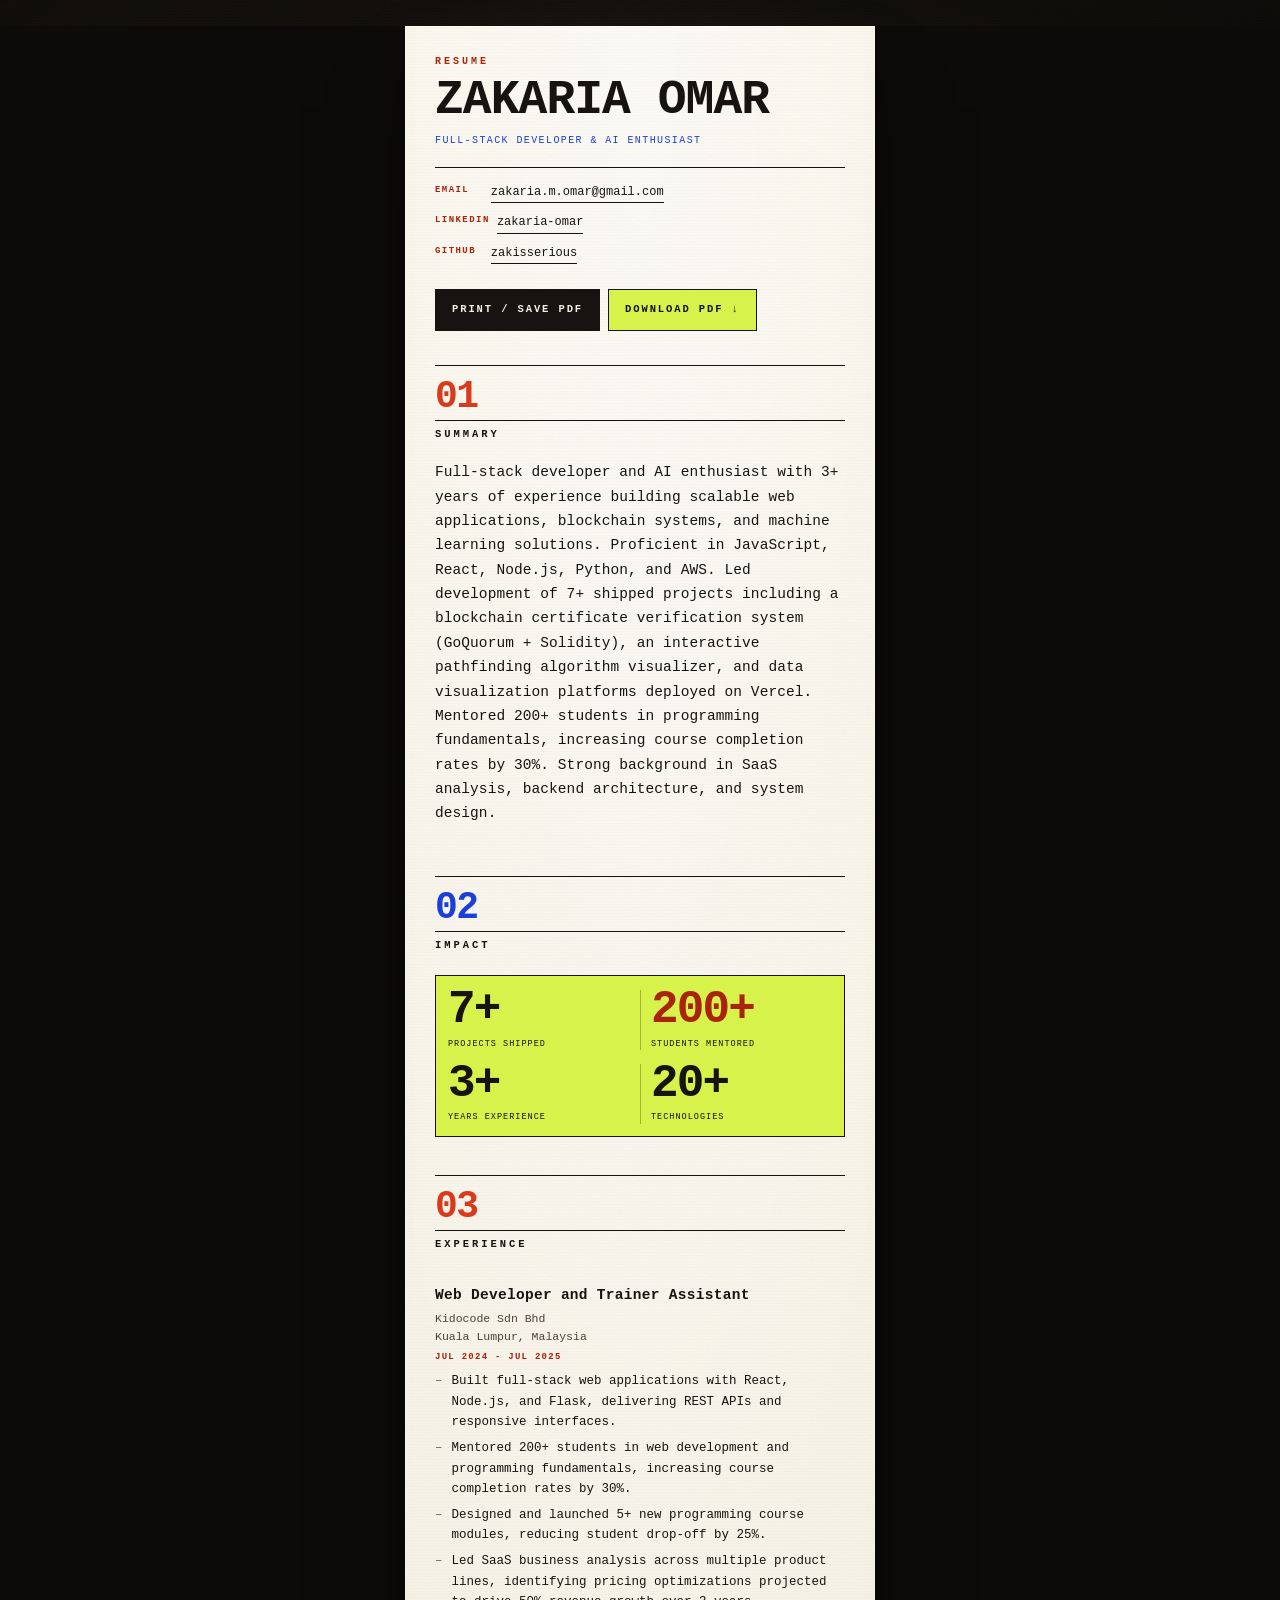
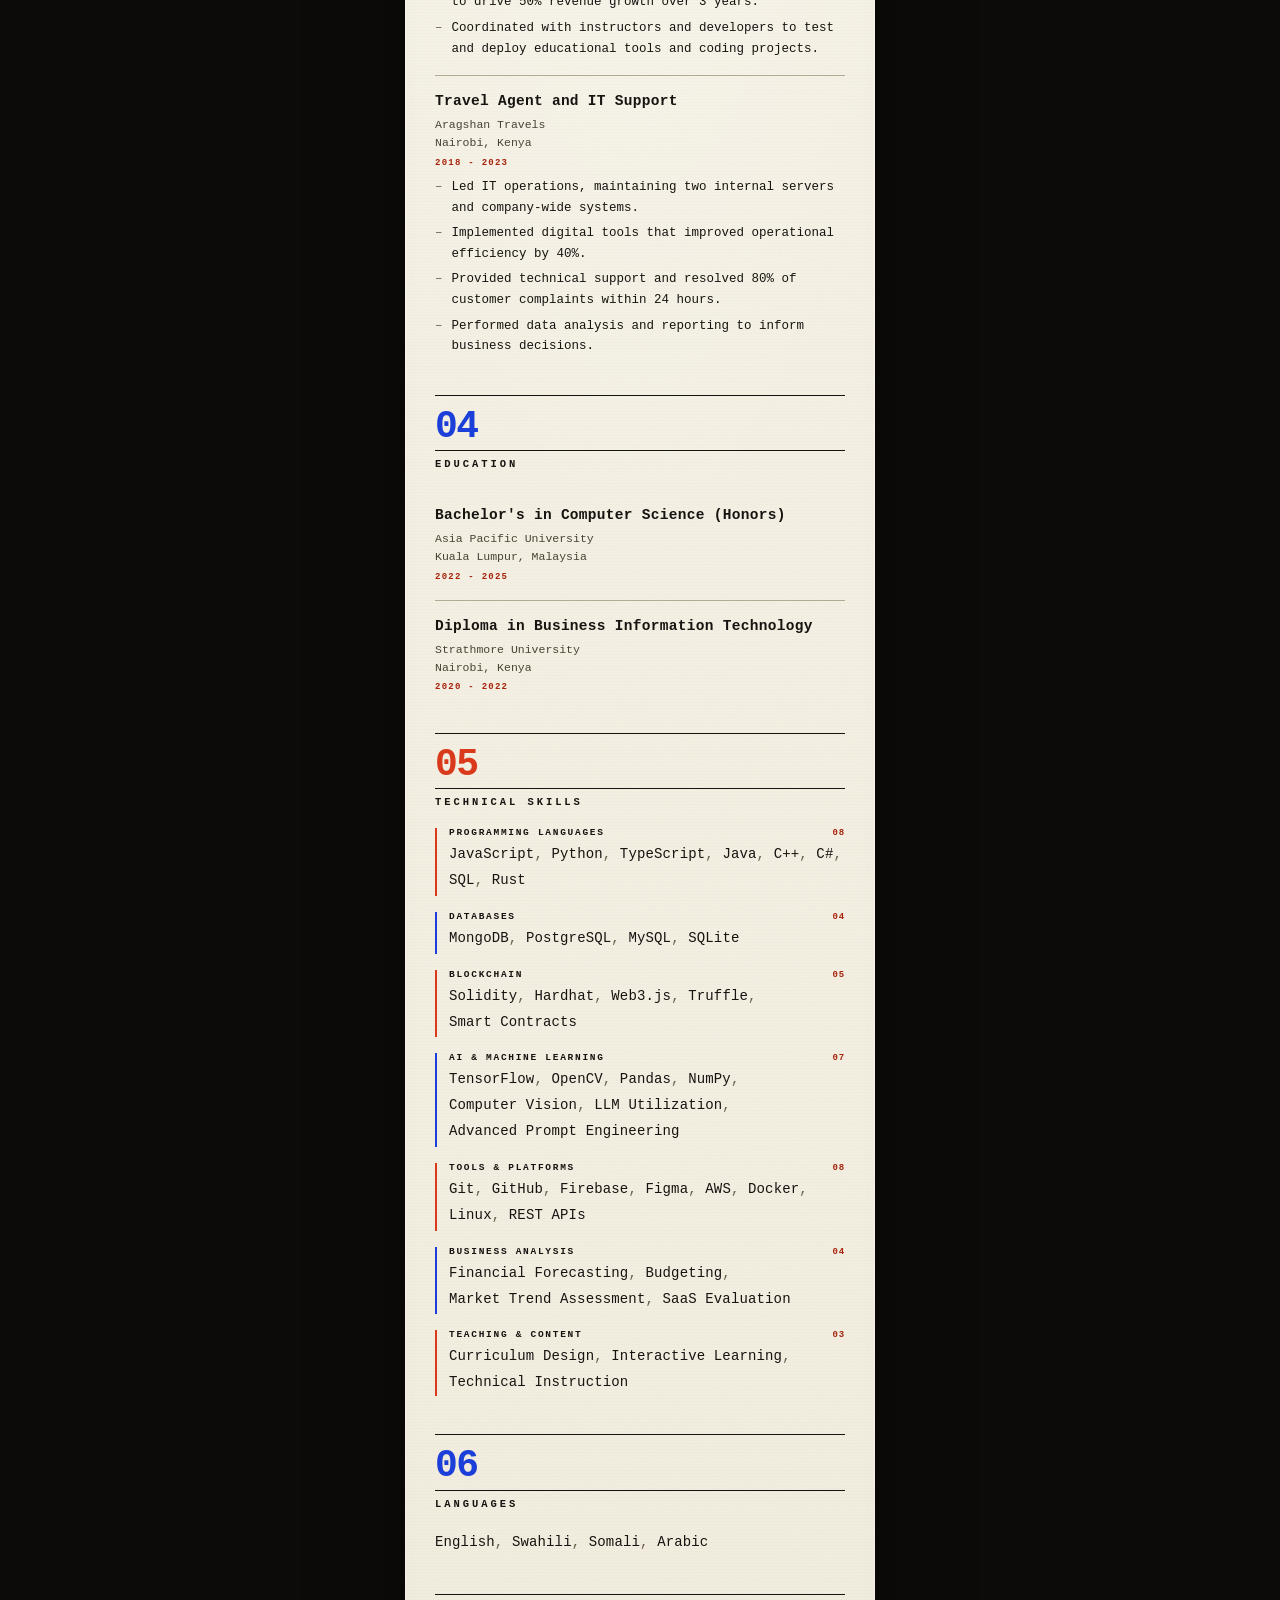
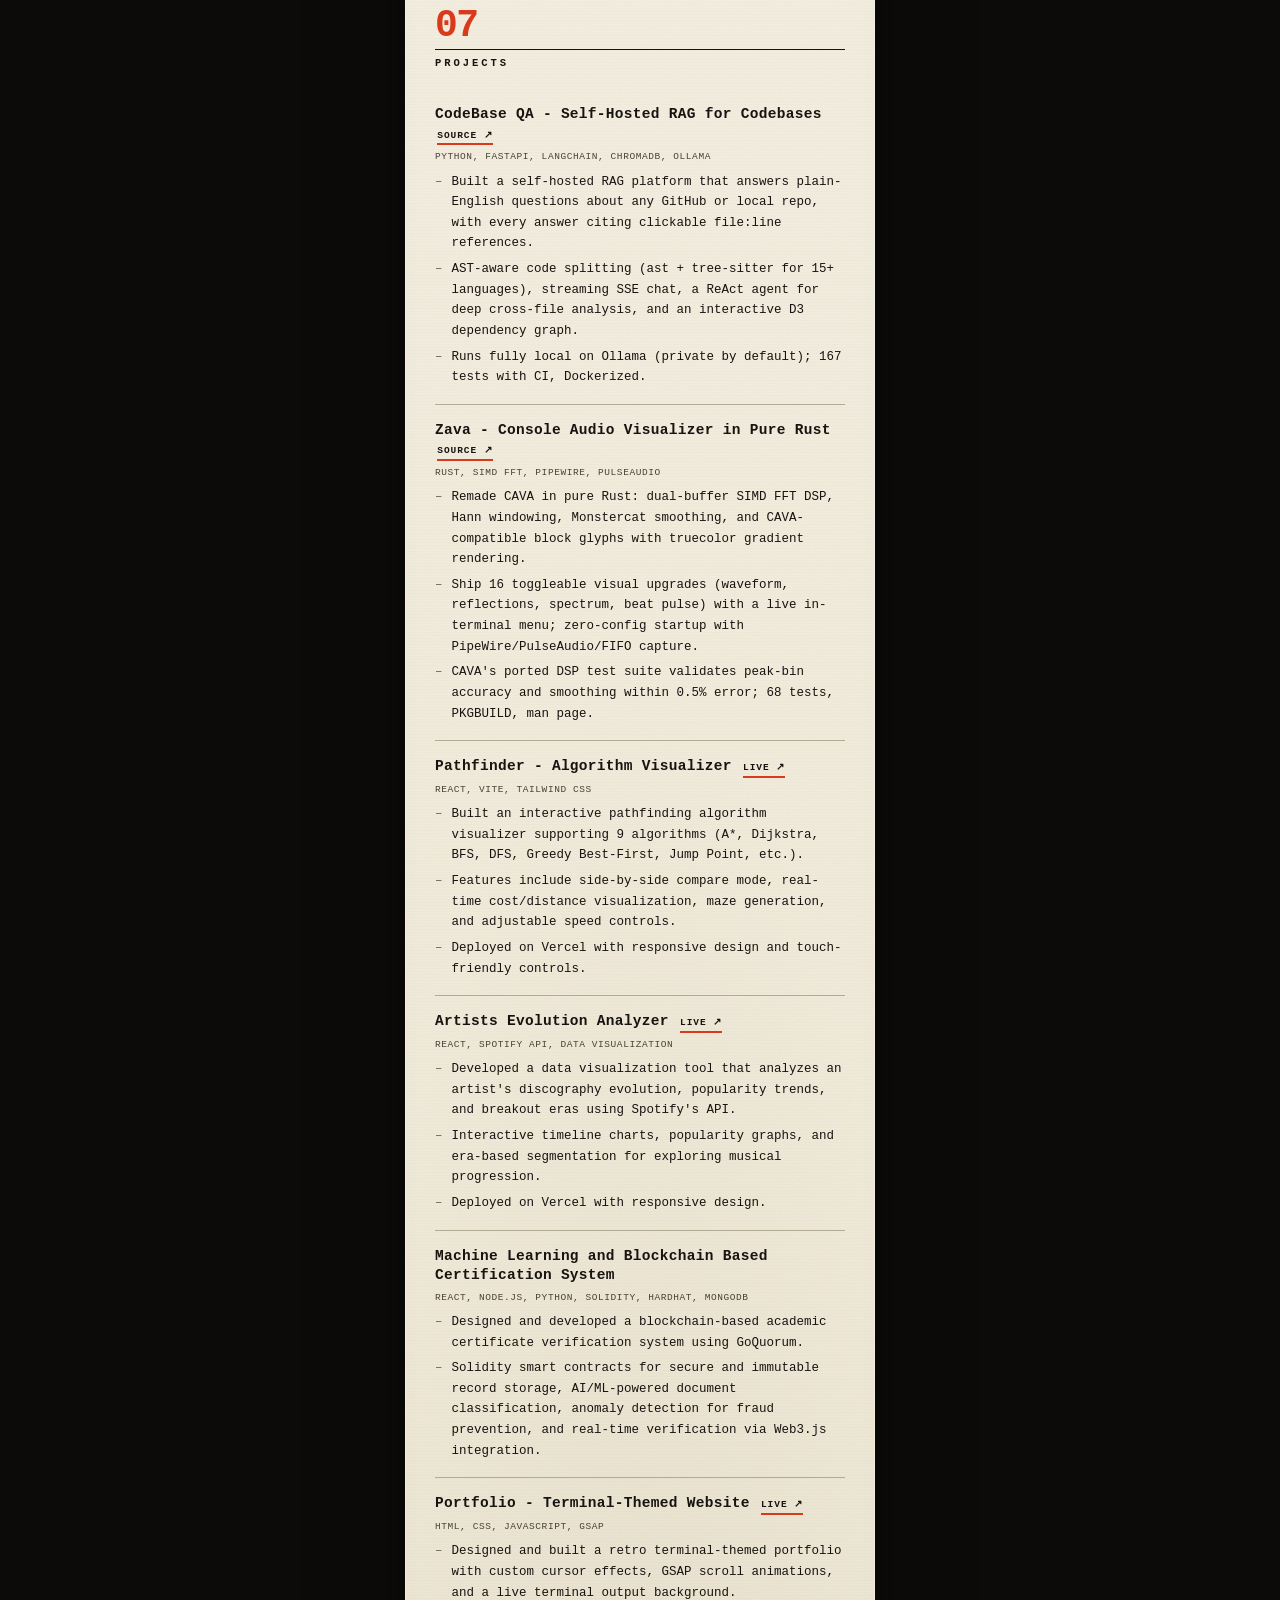
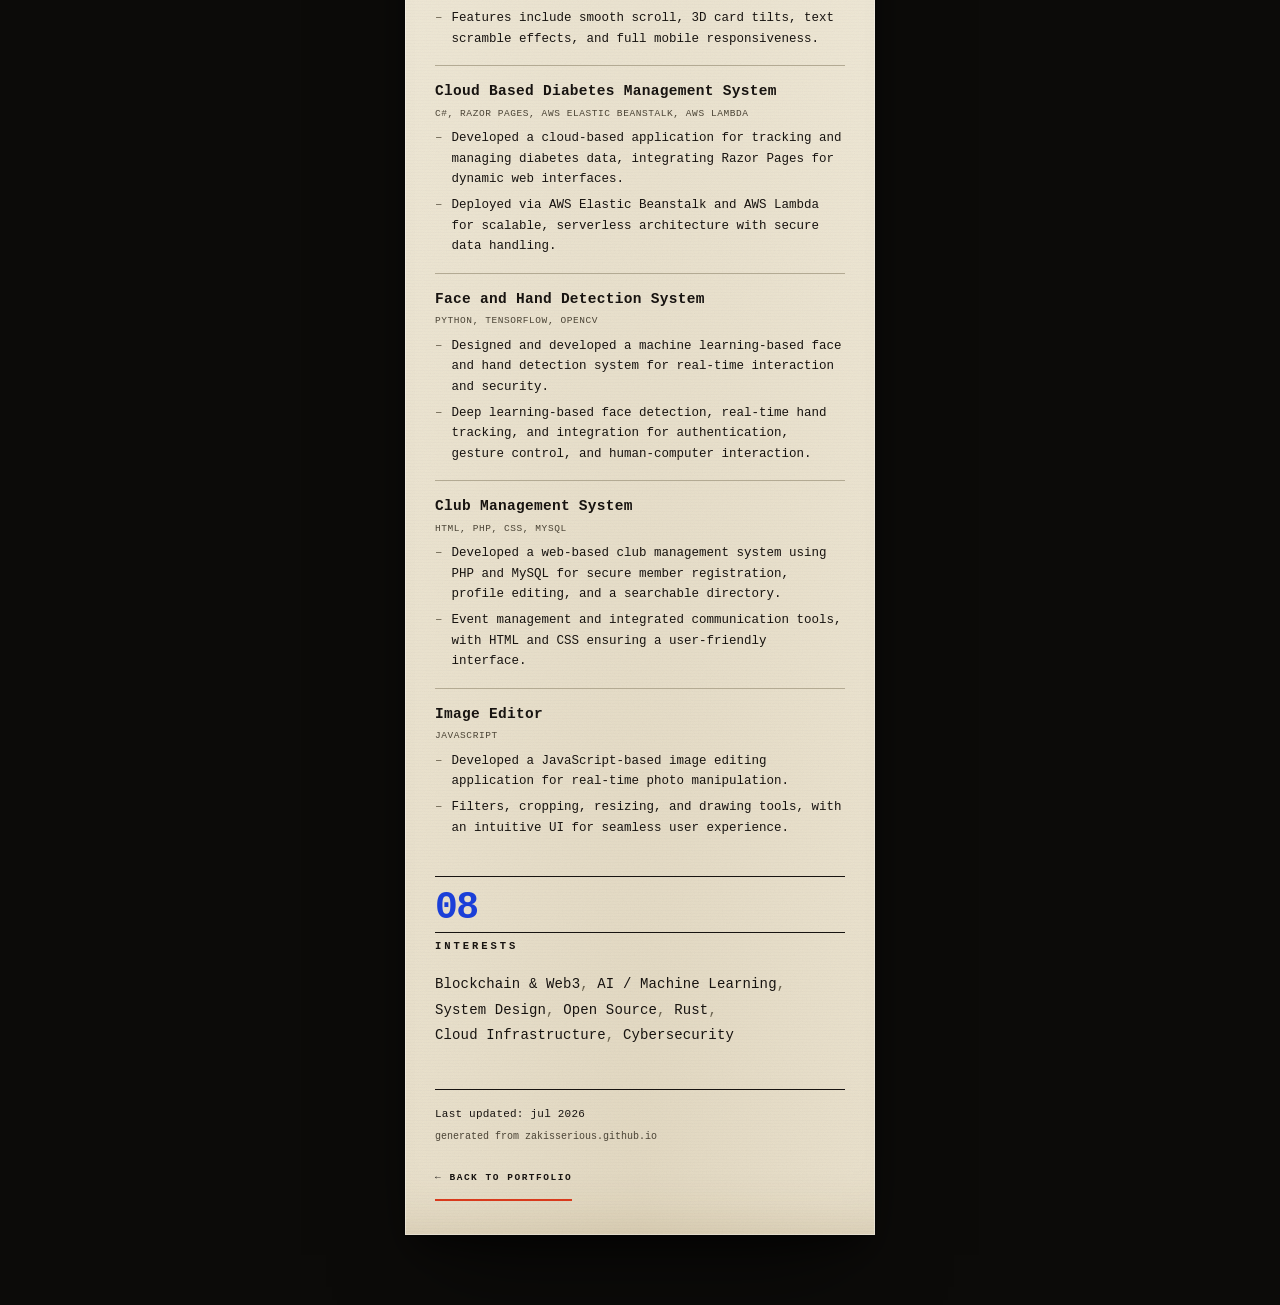
==== resume.html @ 4e014df6 "redesign(resume): riso palette, numbered sections and a print-ready header" ====
<!DOCTYPE html>
<html lang="en">

<head>
  <meta charset="UTF-8" />
  <meta name="viewport" content="width=device-width, initial-scale=1.0, viewport-fit=cover" />
  <meta name="theme-color" content="#f4efe1" />
  <title>Zakaria Omar - Resume</title>
  <link rel="icon"
    href="data:image/svg+xml,%3Csvg xmlns='http://www.w3.org/2000/svg' viewBox='0 0 32 32'%3E%3Crect width='32' height='32' fill='%23f7f3e7'/%3E%3Cpath d='M9 4h14v24l-3.5-2.5L16 28l-3.5-2.5L9 28z' fill='%23191510'/%3E%3C/svg%3E" />
  <link rel="stylesheet" href="style.css?v=14" />
</head>

<body>
  <div class="desk" aria-hidden="true">
    <div class="desk-scan" aria-hidden="true"></div>
  </div>

  <a class="skip" href="#main">Skip to content</a>

  <main class="receipt resume" id="main" tabindex="-1">
    <header class="head">
      <p class="kicker">Resume</p>
      <h1 class="head-name head-name--sm">Zakaria Omar</h1>
      <p class="res-role">Full-Stack Developer &amp; AI Enthusiast</p>

      <ul class="res-contact">
        <li><span class="res-key">Email</span> <a href="mailto:zakaria.m.omar@gmail.com">zakaria.m.omar@gmail.com</a></li>
        <li><span class="res-key">LinkedIn</span> <a href="https://linkedin.com/in/zakaria-omar-21b0b729b" target="_blank" rel="noopener">zakaria-omar</a></li>
        <li><span class="res-key">GitHub</span> <a href="https://github.com/zakisserious" target="_blank" rel="noopener">zakisserious</a></li>
      </ul>

      <div class="head-actions no-print">
        <button class="btn btn--solid" type="button" data-print hidden>Print / Save PDF</button>
        <a class="btn btn--pop" href="assets/Zakaria-M-Omar-CV-2026.pdf" download>Download PDF &darr;</a>
      </div>
    </header>

    <section class="block" aria-labelledby="summary-title">
      <h2 class="sec" id="summary-title"><span class="sec-num">01</span><span class="sec-label">Summary</span></h2>
      <p class="block-text">
        Full-stack developer and AI enthusiast with 3+ years of experience building scalable web applications,
        blockchain systems, and machine learning solutions. Proficient in JavaScript, React, Node.js, Python, and AWS.
        Led development of 7+ shipped projects including a blockchain certificate verification system (GoQuorum +
        Solidity), an interactive pathfinding algorithm visualizer, and data visualization platforms deployed on Vercel.
        Mentored 200+ students in programming fundamentals, increasing course completion rates by 30%. Strong
        background in SaaS analysis, backend architecture, and system design.
      </p>
    </section>

    <section class="block" aria-labelledby="impact-title">
      <h2 class="sec" id="impact-title"><span class="sec-num">02</span><span class="sec-label">Impact</span></h2>
      <ul class="stats stats--split">
        <li>
          <span class="stat-num">7+</span>
          <span class="stat-label">Projects Shipped</span>
        </li>
        <li>
          <span class="stat-num">200+</span>
          <span class="stat-label">Students Mentored</span>
        </li>
        <li>
          <span class="stat-num">3+</span>
          <span class="stat-label">Years Experience</span>
        </li>
        <li>
          <span class="stat-num">20+</span>
          <span class="stat-label">Technologies</span>
        </li>
      </ul>
    </section>

    <section class="block" aria-labelledby="experience-title">
      <h2 class="sec" id="experience-title"><span class="sec-num">03</span><span class="sec-label">Experience</span></h2>

      <article class="item">
        <h3 class="item-title">Web Developer and Trainer Assistant</h3>
        <p class="item-meta">Kidocode Sdn Bhd</p>
        <p class="item-meta">Kuala Lumpur, Malaysia</p>
        <p class="item-date">Jul 2024 - Jul 2025</p>
        <ul class="bullets">
          <li>Built full-stack web applications with React, Node.js, and Flask, delivering REST APIs and responsive interfaces.</li>
          <li>Mentored 200+ students in web development and programming fundamentals, increasing course completion rates by 30%.</li>
          <li>Designed and launched 5+ new programming course modules, reducing student drop-off by 25%.</li>
          <li>Led SaaS business analysis across multiple product lines, identifying pricing optimizations projected to drive 50% revenue growth over 3 years.</li>
          <li>Coordinated with instructors and developers to test and deploy educational tools and coding projects.</li>
        </ul>
      </article>

      <article class="item">
        <h3 class="item-title">Travel Agent and IT Support</h3>
        <p class="item-meta">Aragshan Travels</p>
        <p class="item-meta">Nairobi, Kenya</p>
        <p class="item-date">2018 - 2023</p>
        <ul class="bullets">
          <li>Led IT operations, maintaining two internal servers and company-wide systems.</li>
          <li>Implemented digital tools that improved operational efficiency by 40%.</li>
          <li>Provided technical support and resolved 80% of customer complaints within 24 hours.</li>
          <li>Performed data analysis and reporting to inform business decisions.</li>
        </ul>
      </article>
    </section>

    <section class="block" aria-labelledby="education-title">
      <h2 class="sec" id="education-title"><span class="sec-num">04</span><span class="sec-label">Education</span></h2>

      <article class="item">
        <h3 class="item-title">Bachelor's in Computer Science (Honors)</h3>
        <p class="item-meta">Asia Pacific University</p>
        <p class="item-meta">Kuala Lumpur, Malaysia</p>
        <p class="item-date">2022 - 2025</p>
      </article>

      <article class="item">
        <h3 class="item-title">Diploma in Business Information Technology</h3>
        <p class="item-meta">Strathmore University</p>
        <p class="item-meta">Nairobi, Kenya</p>
        <p class="item-date">2020 - 2022</p>
      </article>
    </section>

    <section class="block" aria-labelledby="skills-title">
      <h2 class="sec" id="skills-title"><span class="sec-num">05</span><span class="sec-label">Technical Skills</span></h2>

      <div class="group">
        <h3 class="group-title"><span>Programming Languages</span><span class="leader" aria-hidden="true"></span><span class="group-count">08</span></h3>
        <p class="tags">
          <span>JavaScript</span>
          <span>Python</span>
          <span>TypeScript</span>
          <span>Java</span>
          <span>C++</span>
          <span>C#</span>
          <span>SQL</span>
          <span>Rust</span>
        </p>
      </div>

      <div class="group">
        <h3 class="group-title"><span>Databases</span><span class="leader" aria-hidden="true"></span><span class="group-count">04</span></h3>
        <p class="tags"><span>MongoDB</span>
          <span>PostgreSQL</span>
          <span>MySQL</span>
          <span>SQLite</span></p>
      </div>

      <div class="group">
        <h3 class="group-title"><span>Blockchain</span><span class="leader" aria-hidden="true"></span><span class="group-count">05</span></h3>
        <p class="tags">
          <span>Solidity</span>
          <span>Hardhat</span>
          <span>Web3.js</span>
          <span>Truffle</span>
          <span>Smart Contracts</span>
        </p>
      </div>

      <div class="group">
        <h3 class="group-title"><span>AI &amp; Machine Learning</span><span class="leader" aria-hidden="true"></span><span class="group-count">07</span></h3>
        <p class="tags">
          <span>TensorFlow</span>
          <span>OpenCV</span>
          <span>Pandas</span>
          <span>NumPy</span>
          <span>Computer Vision</span>
          <span>LLM Utilization</span>
          <span>Advanced Prompt Engineering</span>
        </p>
      </div>

      <div class="group">
        <h3 class="group-title"><span>Tools &amp; Platforms</span><span class="leader" aria-hidden="true"></span><span class="group-count">08</span></h3>
        <p class="tags">
          <span>Git</span>
          <span>GitHub</span>
          <span>Firebase</span>
          <span>Figma</span>
          <span>AWS</span>
          <span>Docker</span>
          <span>Linux</span>
          <span>REST APIs</span>
        </p>
      </div>

      <div class="group">
        <h3 class="group-title"><span>Business Analysis</span><span class="leader" aria-hidden="true"></span><span class="group-count">04</span></h3>
        <p class="tags">
          <span>Financial Forecasting</span>
          <span>Budgeting</span>
          <span>Market Trend Assessment</span>
          <span>SaaS Evaluation</span>
        </p>
      </div>

      <div class="group">
        <h3 class="group-title"><span>Teaching &amp; Content</span><span class="leader" aria-hidden="true"></span><span class="group-count">03</span></h3>
        <p class="tags"><span>Curriculum Design</span>
          <span>Interactive Learning</span>
          <span>Technical Instruction</span></p>
      </div>
    </section>

    <section class="block" aria-labelledby="languages-title">
      <h2 class="sec" id="languages-title"><span class="sec-num">06</span><span class="sec-label">Languages</span></h2>
      <p class="tags"><span>English</span>
          <span>Swahili</span>
          <span>Somali</span>
          <span>Arabic</span></p>
    </section>

    <section class="block" aria-labelledby="projects-title">
      <h2 class="sec" id="projects-title"><span class="sec-num">07</span><span class="sec-label">Projects</span></h2>

      <article class="item item--proj">
        <h3 class="item-title">CodeBase QA - Self-Hosted RAG for Codebases
          <a class="item-link" href="https://github.com/zakisserious/codebase-qa" target="_blank" rel="noopener">source &#8599;</a>
        </h3>
        <p class="item-tech">Python, FastAPI, LangChain, ChromaDB, Ollama</p>
        <ul class="bullets">
          <li>Built a self-hosted RAG platform that answers plain-English questions about any GitHub or local repo, with every answer citing clickable file:line references.</li>
          <li>AST-aware code splitting (ast + tree-sitter for 15+ languages), streaming SSE chat, a ReAct agent for deep cross-file analysis, and an interactive D3 dependency graph.</li>
          <li>Runs fully local on Ollama (private by default); 167 tests with CI, Dockerized.</li>
        </ul>
      </article>

      <article class="item item--proj">
        <h3 class="item-title">Zava - Console Audio Visualizer in Pure Rust
          <a class="item-link" href="https://github.com/zakisserious/zava" target="_blank" rel="noopener">source &#8599;</a>
        </h3>
        <p class="item-tech">Rust, SIMD FFT, PipeWire, PulseAudio</p>
        <ul class="bullets">
          <li>Remade CAVA in pure Rust: dual-buffer SIMD FFT DSP, Hann windowing, Monstercat smoothing, and CAVA-compatible block glyphs with truecolor gradient rendering.</li>
          <li>Ship 16 toggleable visual upgrades (waveform, reflections, spectrum, beat pulse) with a live in-terminal menu; zero-config startup with PipeWire/PulseAudio/FIFO capture.</li>
          <li>CAVA's ported DSP test suite validates peak-bin accuracy and smoothing within 0.5% error; 68 tests, PKGBUILD, man page.</li>
        </ul>
      </article>

      <article class="item item--proj">
        <h3 class="item-title">Pathfinder - Algorithm Visualizer
          <a class="item-link" href="https://pathfinding-ecru.vercel.app/" target="_blank" rel="noopener">live &#8599;</a>
        </h3>
        <p class="item-tech">React, Vite, Tailwind CSS</p>
        <ul class="bullets">
          <li>Built an interactive pathfinding algorithm visualizer supporting 9 algorithms (A*, Dijkstra, BFS, DFS, Greedy Best-First, Jump Point, etc.).</li>
          <li>Features include side-by-side compare mode, real-time cost/distance visualization, maze generation, and adjustable speed controls.</li>
          <li>Deployed on Vercel with responsive design and touch-friendly controls.</li>
        </ul>
      </article>

      <article class="item item--proj">
        <h3 class="item-title">Artists Evolution Analyzer
          <a class="item-link" href="https://artists-evolution-data.vercel.app/" target="_blank" rel="noopener">live &#8599;</a>
        </h3>
        <p class="item-tech">React, Spotify API, Data Visualization</p>
        <ul class="bullets">
          <li>Developed a data visualization tool that analyzes an artist's discography evolution, popularity trends, and breakout eras using Spotify's API.</li>
          <li>Interactive timeline charts, popularity graphs, and era-based segmentation for exploring musical progression.</li>
          <li>Deployed on Vercel with responsive design.</li>
        </ul>
      </article>

      <article class="item item--proj">
        <h3 class="item-title">Machine Learning and Blockchain Based Certification System</h3>
        <p class="item-tech">React, Node.js, Python, Solidity, Hardhat, MongoDB</p>
        <ul class="bullets">
          <li>Designed and developed a blockchain-based academic certificate verification system using GoQuorum.</li>
          <li>Solidity smart contracts for secure and immutable record storage, AI/ML-powered document classification, anomaly detection for fraud prevention, and real-time verification via Web3.js integration.</li>
        </ul>
      </article>

      <article class="item item--proj">
        <h3 class="item-title">Portfolio - Terminal-Themed Website
          <a class="item-link" href="https://zakisserious.github.io" target="_blank" rel="noopener">live &#8599;</a>
        </h3>
        <p class="item-tech">HTML, CSS, JavaScript, GSAP</p>
        <ul class="bullets">
          <li>Designed and built a retro terminal-themed portfolio with custom cursor effects, GSAP scroll animations, and a live terminal output background.</li>
          <li>Features include smooth scroll, 3D card tilts, text scramble effects, and full mobile responsiveness.</li>
        </ul>
      </article>

      <article class="item item--proj">
        <h3 class="item-title">Cloud Based Diabetes Management System</h3>
        <p class="item-tech">C#, Razor Pages, AWS Elastic Beanstalk, AWS Lambda</p>
        <ul class="bullets">
          <li>Developed a cloud-based application for tracking and managing diabetes data, integrating Razor Pages for dynamic web interfaces.</li>
          <li>Deployed via AWS Elastic Beanstalk and AWS Lambda for scalable, serverless architecture with secure data handling.</li>
        </ul>
      </article>

      <article class="item item--proj">
        <h3 class="item-title">Face and Hand Detection System</h3>
        <p class="item-tech">Python, TensorFlow, OpenCV</p>
        <ul class="bullets">
          <li>Designed and developed a machine learning-based face and hand detection system for real-time interaction and security.</li>
          <li>Deep learning-based face detection, real-time hand tracking, and integration for authentication, gesture control, and human-computer interaction.</li>
        </ul>
      </article>

      <article class="item item--proj">
        <h3 class="item-title">Club Management System</h3>
        <p class="item-tech">HTML, PHP, CSS, MySQL</p>
        <ul class="bullets">
          <li>Developed a web-based club management system using PHP and MySQL for secure member registration, profile editing, and a searchable directory.</li>
          <li>Event management and integrated communication tools, with HTML and CSS ensuring a user-friendly interface.</li>
        </ul>
      </article>

      <article class="item item--proj">
        <h3 class="item-title">Image Editor</h3>
        <p class="item-tech">JavaScript</p>
        <ul class="bullets">
          <li>Developed a JavaScript-based image editing application for real-time photo manipulation.</li>
          <li>Filters, cropping, resizing, and drawing tools, with an intuitive UI for seamless user experience.</li>
        </ul>
      </article>
    </section>

    <section class="block" aria-labelledby="interests-title">
      <h2 class="sec" id="interests-title"><span class="sec-num">08</span><span class="sec-label">Interests</span></h2>
      <p class="tags">
        <span>Blockchain &amp; Web3</span>
          <span>AI / Machine Learning</span>
          <span>System Design</span>
          <span>Open Source</span>
          <span>Rust</span>
          <span>Cloud Infrastructure</span>
          <span>Cybersecurity</span>
      </p>
    </section>

    <footer class="foot">
      <p class="foot-note">Last updated: jul 2026</p>
      <p class="foot-line">generated from zakisserious.github.io</p>
      <p class="foot-back"><a href="index.html">&#8592; Back to portfolio</a></p>
    </footer>
  </main>

  <script src="script.js?v=4" defer></script>
</body>

</html>
---- style.css ----
/* ==========================================================================
   style.css — one long thermal receipt
   System monospace only. No web fonts, no CDN, no frameworks.
   Single column at every width.
   ========================================================================== */

/* ---------------------------------------------------------------- tokens */
:root {
  /* riso inks: three, plus one that is only ever a background */
  --paper: #f4efe1;
  --paper-hi: #faf6ea;
  --paper-lo: #ece4d0;
  --ink: #171310;
  --ink-soft: #4a4335;
  --ink-faint: #6b6350;
  --red: #d93a1c;
  --red-ink: #a8240c; /* small text on paper */
  --blue: #1b3fd8;
  --pop: #d7f24a; /* background only */
  --rule: #b3aa93;

  --desk: #0c0b09;

  --mono: ui-monospace, "SFMono-Regular", "SF Mono", Menlo, Consolas,
    "Liberation Mono", "Courier New", monospace;

  --paper-w: 470px;
  --pad: clamp(20px, 6vw, 30px);
  --tap: 44px;

  /* paper grain */
  --grain: url("data:image/svg+xml,%3Csvg xmlns='http://www.w3.org/2000/svg' width='160' height='160'%3E%3Cfilter id='n'%3E%3CfeTurbulence type='fractalNoise' baseFrequency='.75' numOctaves='3' stitchTiles='stitch'/%3E%3CfeColorMatrix type='saturate' values='0'/%3E%3C/filter%3E%3Crect width='160' height='160' filter='url(%23n)' opacity='.055'/%3E%3C/svg%3E");
}

/* ----------------------------------------------------------------- reset */
*,
*::before,
*::after {
  box-sizing: border-box;
}

html {
  background: var(--desk);
  -webkit-text-size-adjust: 100%;
  text-size-adjust: 100%;
  scroll-behavior: smooth;
}

body,
h1,
h2,
h3,
h4,
p,
ul,
ol,
figure {
  margin: 0;
}

ul,
ol {
  padding: 0;
  list-style: none;
}

img,
svg {
  display: block;
  max-width: 100%;
}

img {
  height: auto;
}

button {
  font: inherit;
  color: inherit;
  background: none;
  border: 0;
}

a {
  color: inherit;
}

::selection {
  background: var(--blue);
  color: var(--paper);
}

/* ------------------------------------------------------------------ page */
body {
  background: var(--desk);
  color: var(--ink);
  font: 400 14px/1.6 var(--mono);
  font-variant-ligatures: none;
  -webkit-font-smoothing: antialiased;
  -moz-osx-font-smoothing: grayscale;
  overflow-x: hidden;
}

/* the desk the receipt lies on — decorative, never interactive */
.desk {
  position: fixed;
  inset: 0;
  z-index: -1;
  pointer-events: none;
  background:
    radial-gradient(ellipse 55% 34% at 50% 22%, rgba(255, 205, 120, 0.14), transparent 70%),
    radial-gradient(ellipse 90% 55% at 50% 72%, rgba(255, 180, 80, 0.05), transparent 75%),
    radial-gradient(ellipse 130% 100% at 50% 45%, transparent 22%, rgba(0, 0, 0, 0.88) 100%),
    linear-gradient(165deg, #17130e 0%, #0e0c09 55%, #080706 100%);
}

.desk::after {
  content: "";
  position: absolute;
  inset: 0;
  background: var(--grain);
  opacity: 0.55;
}

.desk-scan {
  position: absolute;
  inset: 0;
  pointer-events: none;
  opacity: 0.12;
  background: repeating-linear-gradient(
    0deg,
    rgba(0, 0, 0, 0.85) 0 1px,
    transparent 1px 3px
  );
}

/* ------------------------------------------------------------- the paper */
.receipt {
  position: relative;
  width: min(100% - 8px, var(--paper-w));
  margin: 26px auto 70px;
  padding: 28px var(--pad) 34px;
  background-color: var(--paper);
  background-image:
    var(--grain),
    repeating-linear-gradient(0deg, rgba(0, 0, 0, 0.012) 0 1px, transparent 1px 3px),
    radial-gradient(140% 60% at 50% 0%, rgba(255, 255, 255, 0.55), transparent 62%),
    radial-gradient(120% 55% at 50% 100%, rgba(126, 99, 45, 0.1), transparent 66%),
    linear-gradient(180deg, var(--paper-hi), var(--paper) 45%, var(--paper-lo));
  background-size: 160px 160px, auto, auto, auto, auto;
  box-shadow:
    inset 0 0 0 1px rgba(255, 255, 255, 0.35),
    inset 0 -50px 60px -50px rgba(120, 90, 40, 0.22),
    0 1px 2px rgba(0, 0, 0, 0.35),
    0 18px 30px -12px rgba(0, 0, 0, 0.55),
    0 50px 90px -30px rgba(0, 0, 0, 0.6);
  overflow-wrap: break-word;
}

/* ----------------------------------------------------------- typography */
h1,
h2,
h3 {
  font-weight: 700;
  line-height: 1.15;
  letter-spacing: 0.02em;
}

strong {
  font-weight: 700;
}

.leader {
  flex: 1 1 auto;
  min-width: 12px;
  border-bottom: 1px dotted var(--rule);
  transform: translateY(-3px);
}

/* ------------------------------------------------------------------ head */
.head {
  text-align: left;
}

.kicker {
  margin-bottom: 10px;
  font-size: 10px;
  font-weight: 700;
  letter-spacing: 0.3em;
  text-transform: uppercase;
  color: var(--red-ink);
}

.head-name {
  font-size: clamp(3.1rem, 15vw, 4.6rem);
  line-height: 0.86;
  letter-spacing: -0.02em;
  text-transform: uppercase;
}

.head-role {
  margin: 14px 0 20px;
  font-size: 10.5px;
  line-height: 1.9;
  letter-spacing: 0.1em;
  text-transform: uppercase;
  color: var(--blue);
}

.head-role span {
  display: block;
}

.head-actions {
  display: flex;
  flex-wrap: wrap;
  gap: 8px;
}

.btn {
  flex: 0 1 auto;
  min-width: 0;
  display: inline-flex;
  align-items: center;
  justify-content: center;
  min-height: 42px;
  padding: 0 16px;
  border: 1px solid var(--ink);
  font-size: 10.5px;
  font-weight: 700;
  letter-spacing: 0.18em;
  text-transform: uppercase;
  text-decoration: none;
  transition:
    transform 0.18s ease,
    background-color 0.18s ease,
    color 0.18s ease;
}

.btn--solid {
  background: var(--ink);
  color: var(--paper);
}

.btn--pop {
  background: var(--pop);
  color: var(--ink);
}

/* ---------------------------------------------------------------- blocks */
.block {
  margin-top: 34px;
  padding: 16px 0 4px;
  border-top: 1px solid var(--ink);
}

.sec {
  margin-bottom: 20px;
}

.sec-num {
  display: block;
  font-size: clamp(38px, 12vw, 50px);
  font-weight: 700;
  line-height: 0.8;
  letter-spacing: -0.04em;
  color: var(--red);
  font-variant-numeric: tabular-nums;
}

.block:nth-of-type(even) .sec-num {
  color: var(--blue);
}

.sec-label {
  display: block;
  margin-top: 8px;
  padding-top: 7px;
  border-top: 1px solid var(--ink);
  font-size: 10.5px;
  font-weight: 700;
  letter-spacing: 0.28em;
  text-transform: uppercase;
}

.block-text {
  margin-bottom: 12px;
  font-size: 14.5px;
  line-height: 1.68;
  letter-spacing: 0.005em;
}

.block-text strong {
  background: linear-gradient(transparent 56%, rgba(217, 58, 28, 0.22) 56%);
}

/* --------------------------------------------------------------- photos */
.portrait {
  width: auto;
  margin: 0 calc(var(--pad) * -1) 20px;
}

.portrait-frame,
.shot-frame {
  position: relative;
  padding: 5px;
  background: #fffdf7;
  border: 1px solid var(--ink);
  box-shadow: 0 2px 6px rgba(0, 0, 0, 0.14);
}

.portrait img {
  width: 100%;
  aspect-ratio: 16 / 12;
  object-fit: cover;
  object-position: 50% 24%;
}

.portrait-frame {
  padding: 0;
  border: 0;
  box-shadow: none;
}

.portrait .shot-cap {
  padding: 8px var(--pad) 0;
}

.portrait .shot-cap span:first-child {
  font-weight: 700;
  color: var(--ink);
}

.shot {
  position: relative;
  margin: 0 calc(var(--pad) * -1) 16px;
}

/* UI screenshots keep their own colour — a duotone plate turns a dark
   interface into mud. The riso ink moves to the frame's top rule. */
.shot-frame {
  padding: 0;
  border: 0;
  border-top: 6px solid var(--red);
  box-shadow: none;
  background: none;
}

.shot-frame--blue {
  border-top-color: var(--blue);
}

.shot img {
  width: 100%;
  filter: saturate(0.92) contrast(1.03);
}

.shot .shot-cap {
  position: absolute;
  left: var(--pad);
  bottom: 14px;
  display: inline-flex;
  width: max-content;
  max-width: calc(100% - var(--pad) * 2);
  gap: 8px;
  padding: 4px 8px;
  background: var(--pop);
  color: var(--ink);
}

/* two-ink duotone: greyscale plate multiplied into one ink, screened with the
   other, then a 1-bit halftone on top. No blur, no text inside the plate. */
.duo {
  position: relative;
  isolation: isolate;
  overflow: hidden;
  background: var(--blue);
}

.duo img {
  filter: grayscale(1) contrast(1.18) brightness(1.04);
  mix-blend-mode: multiply;
}

.duo--red {
  background: var(--red);
}

.duo::after {
  content: "";
  position: absolute;
  inset: 0;
  z-index: 1;
  pointer-events: none;
  background: var(--red);
  mix-blend-mode: screen;
  opacity: 0.18;
}

.duo--red::after {
  background: var(--blue);
}

.duo::before {
  content: "";
  position: absolute;
  inset: 0;
  z-index: 2;
  pointer-events: none;
  opacity: 0.16;
  background-image: radial-gradient(circle, rgba(23, 19, 16, 0.9) 0.65px, transparent 0.9px);
  background-size: 3px 3px;
  mix-blend-mode: multiply;
}

.shot-cap {
  display: flex;
  justify-content: space-between;
  gap: 12px;
  margin-top: 6px;
  font-size: 8.5px;
  letter-spacing: 0.18em;
  text-transform: uppercase;
  color: var(--ink-faint);
}

/* ------------------------------------------------------------ stat ledger */
.stats {
  display: grid;
  grid-auto-flow: column;
  grid-auto-columns: 1fr;
  margin-top: 24px;
  padding: 14px 12px 12px;
  background: var(--pop);
  border: 1px solid var(--ink);
}

.stats li {
  padding: 0 10px;
  border-left: 1px solid rgba(23, 19, 16, 0.28);
}

.stats li:first-child {
  padding-left: 0;
  border-left: 0;
}

.stat-num {
  display: block;
  font-size: clamp(34px, 11vw, 46px);
  font-weight: 700;
  line-height: 0.9;
  letter-spacing: -0.04em;
  color: var(--ink);
  font-variant-numeric: tabular-nums;
}

.stats li:nth-child(2) .stat-num {
  color: var(--red-ink);
}

.stat-label {
  display: block;
  margin-top: 7px;
  font-size: 8.5px;
  line-height: 1.35;
  letter-spacing: 0.12em;
  text-transform: uppercase;
  color: var(--ink);
}

/* ------------------------------------------------------------ skill groups */
.group {
  margin-bottom: 16px;
  padding: 0 0 2px 12px;
  border-left: 2px solid var(--blue);
}

.group:last-child {
  margin-bottom: 0;
  padding-bottom: 0;
}

.group:nth-child(even) {
  border-left-color: var(--red);
}

.group-title {
  display: flex;
  justify-content: space-between;
  gap: 10px;
  margin-bottom: 3px;
  font-size: 9.5px;
  font-weight: 700;
  letter-spacing: 0.18em;
  text-transform: uppercase;
}

.group-title .leader {
  display: none;
}

.group-count {
  font-size: 9px;
  letter-spacing: 0.1em;
  color: var(--red-ink);
}

.tags,
.proj-tech {
  font-size: 14px;
  line-height: 1.85;
  letter-spacing: 0.01em;
}

.tags span,
.proj-tech span {
  white-space: nowrap;
}

/* the comma rides on the previous word; the space between tags is real markup,
   so a wrapped line can never begin with punctuation */
.tags span:not(:last-child)::after,
.proj-tech span:not(:last-child)::after {
  content: ",";
  color: var(--ink-faint);
}

/* --------------------------------------------------------------- projects */
.proj {
  border-top: 1px solid var(--ink);
}

.proj:last-of-type {
  border-bottom: 1px solid var(--ink);
}

.proj-sum {
  position: relative;
  isolation: isolate;
  display: grid;
  grid-template-columns: auto 1fr 28px;
  grid-template-areas:
    "num name mark"
    "num slug mark";
  align-items: center;
  column-gap: 14px;
  min-height: 68px;
  padding: 14px 0;
  cursor: pointer;
  list-style: none;
}

/* lime wipe on hover — the row's only motion, transform only */
.proj-sum::before {
  content: "";
  position: absolute;
  inset: 0;
  z-index: -1;
  background: var(--pop);
  transform: scaleX(0);
  transform-origin: left center;
  transition: transform 0.24s ease;
  pointer-events: none;
}

.proj-sum::-webkit-details-marker {
  display: none;
}

.proj-sum::marker {
  content: "";
}

.proj-num {
  grid-area: num;
  align-self: center;
  font-size: clamp(24px, 7vw, 30px);
  font-weight: 700;
  line-height: 0.9;
  letter-spacing: -0.04em;
  color: var(--ink-faint);
  font-variant-numeric: tabular-nums;
}

.proj-name {
  grid-area: name;
  font-size: 18px;
  font-weight: 700;
  line-height: 1.2;
  letter-spacing: -0.01em;
}

.proj-slug {
  grid-area: slug;
  margin-top: 2px;
  font-size: 8.5px;
  letter-spacing: 0.16em;
  text-transform: uppercase;
  color: var(--blue);
}

.proj-mark {
  grid-area: mark;
  display: grid;
  place-items: center;
  width: 28px;
  height: 28px;
  border: 1px solid var(--ink);
  border-radius: 50%;
  font-size: 15px;
  line-height: 1;
}

.proj-mark::before {
  content: "+";
}

.proj[open] .proj-num {
  color: var(--red);
}

.proj[open] .proj-mark {
  background: var(--ink);
  color: var(--paper);
}

.proj[open] .proj-mark::before {
  content: "\2212";
}

.proj-body {
  padding: 0 0 24px;
}

.proj-desc {
  margin-bottom: 12px;
  font-size: 14px;
  line-height: 1.7;
}

.proj-tech {
  display: flex;
  flex-wrap: wrap;
  gap: 5px;
  font-size: 8.5px;
  line-height: 1.4;
  letter-spacing: 0.08em;
}

.proj-tech span {
  padding: 3px 7px;
  border: 1px solid var(--rule);
  border-radius: 999px;
  color: var(--ink-soft);
}

.proj-tech span::after {
  content: none;
}

.proj-links {
  display: flex;
  flex-wrap: wrap;
  gap: 4px 20px;
  margin-top: 12px;
}

.proj-links a {
  display: inline-flex;
  align-items: center;
  min-height: 40px;
  padding-bottom: 2px;
  border-bottom: 2px solid var(--red);
  font-size: 9.5px;
  font-weight: 700;
  letter-spacing: 0.16em;
  text-transform: uppercase;
  text-decoration: none;
}

.proj-links a::after {
  content: "\2197";
  margin-left: 6px;
  color: var(--red);
}

/* ---------------------------------------------------------------- contact */
.contact {
  margin: 40px calc(var(--pad) * -1) 0;
  padding: 26px var(--pad) 22px;
  background: var(--pop);
  text-align: left;
}

.block.contact .sec-num {
  color: var(--ink);
}

.contact .sec-label {
  border-top-color: var(--ink);
}

.contact .block-text {
  margin: 0 0 18px;
}

.contact-title {
  margin: 0 0 14px;
  font-size: clamp(2.1rem, 9.5vw, 2.9rem);
  line-height: 0.96;
  letter-spacing: -0.02em;
}

.mail {
  display: inline-block;
  min-height: 0;
  margin: 0 0 20px;
  padding-bottom: 4px;
  border-bottom: 2px solid var(--ink);
  font-size: clamp(13px, 4.6vw, 15px);
  font-weight: 700;
  letter-spacing: 0.01em;
  text-decoration: none;
  overflow-wrap: anywhere;
}

.mail::after {
  content: "\2197";
  margin-left: 8px;
  color: var(--ink);
}

.social li {
  border-top: 1px solid rgba(23, 19, 16, 0.35);
}

.social a {
  display: flex;
  align-items: center;
  gap: 10px;
  min-height: var(--tap);
  font-size: 11px;
  letter-spacing: 0.08em;
  text-transform: uppercase;
  text-decoration: none;
}

.social-key {
  font-weight: 700;
}

.social-val {
  color: var(--ink-faint);
  letter-spacing: 0.04em;
  text-transform: none;
}

/* ------------------------------------------------------------------- foot */
.foot {
  margin-top: 36px;
  padding-top: 16px;
  border-top: 1px solid var(--ink);
}

.foot-note {
  font-size: 11px;
  letter-spacing: 0.02em;
}

.foot-line {
  margin-top: 5px;
  font-size: 10px;
  color: var(--ink-soft);
}

.heart {
  color: var(--red);
}

/* -------------------------------------------------------------- skip link */
.skip {
  position: absolute;
  top: 0;
  left: -9999px;
  z-index: 10;
  padding: 10px 14px;
  background: var(--ink);
  color: var(--paper);
  font-size: 12px;
}

.skip:focus,
.skip:focus-visible {
  position: fixed;
  top: 8px;
  left: 8px;
}

/* ---------------------------------------------------------------- cursor */
/* Created by script.js only, and only after it has successfully mounted.
   `html.has-cursor` is what hides the native pointer, so a failing script
   can never leave the page without a visible cursor. */
.cursor {
  position: fixed;
  top: 0;
  left: 0;
  z-index: 50;
  width: 14px;
  height: 14px;
  border: 1px solid #fff;
  mix-blend-mode: difference;
  pointer-events: none;
  opacity: 0;
  transform: translate3d(var(--cx, 50vw), var(--cy, 50vh), 0) translate(-50%, -50%);
  transition: opacity 0.15s ease;
}

.cursor.is-live {
  opacity: 1;
}

.cursor.is-hot {
  width: 26px;
  height: 26px;
  border-radius: 50%;
}

.cursor.is-down {
  width: 10px;
  height: 10px;
}

html.has-cursor,
html.has-cursor * {
  cursor: none !important;
}

/* ---------------------------------------------------------------- motion */
@media (prefers-reduced-motion: no-preference) {
  .receipt {
    animation: feed-in 0.8s cubic-bezier(0.22, 0.9, 0.24, 1) both;
  }

  .proj[open] .proj-body {
    animation: unroll 0.24s ease-out both;
  }

  @keyframes feed-in {
    from {
      opacity: 0;
      transform: translateY(-12px);
    }
  }

  @keyframes unroll {
    from {
      opacity: 0;
      transform: translateY(-4px);
    }
  }
}

@media (prefers-reduced-motion: reduce) {
  html {
    scroll-behavior: auto;
  }

  *,
  *::before,
  *::after {
    animation-duration: 0.001ms !important;
    animation-iteration-count: 1 !important;
    transition-duration: 0.001ms !important;
  }
}

/* ----------------------------------------------------------------- touch */
/* Hover styling exists only where a real pointer can hover, so taps never
   leave links stuck in a hover state. */
@media (hover: hover) and (pointer: fine) {
  .btn:hover {
    transform: translateY(-2px);
    box-shadow: 0 2px 0 var(--ink);
  }

  .btn--solid:hover {
    background: transparent;
    color: var(--ink);
  }

  .proj-sum:hover::before {
    transform: scaleX(1);
  }

  .proj-sum:hover .proj-name {
    text-decoration: underline;
    text-decoration-thickness: 1px;
    text-underline-offset: 4px;
  }

  .proj-sum:hover .proj-mark {
    background: var(--ink);
    color: var(--paper);
  }

  .proj-links a:hover,
  .mail:hover,
  .social a:hover {
    opacity: 0.62;
  }
}

/* ------------------------------------------------------------ a11y focus */
[hidden] {
  display: none !important;
}

:focus-visible {
  outline: 2px solid var(--red);
  outline-offset: 2px;
}

.proj-sum:focus-visible {
  outline-offset: -2px;
}

main:focus {
  outline: none;
}

a,
button,
summary {
  -webkit-tap-highlight-color: transparent;
}

/* accessible-only text: keeps short link labels unambiguous */
.sr-only {
  position: absolute;
  width: 1px;
  height: 1px;
  padding: 0;
  margin: -1px;
  overflow: hidden;
  clip-path: inset(50%);
  white-space: nowrap;
  border: 0;
}

/* ----------------------------------------------------------- resume page */
.head-name--sm {
  font-size: clamp(2.3rem, 10.5vw, 3rem);
}

.resume .sec-num {
  font-size: clamp(30px, 9vw, 38px);
}

.res-role {
  margin: 12px 0 18px;
  font-size: 10px;
  letter-spacing: 0.14em;
  text-transform: uppercase;
  color: var(--blue);
}

.res-contact {
  margin: 0 0 20px;
  padding-top: 10px;
  border-top: 1px solid var(--ink);
}

.res-contact li {
  display: flex;
  flex-wrap: wrap;
  gap: 1ch;
  padding: 5px 0;
  font-size: 12px;
}

.res-key {
  min-width: 9ch;
  color: var(--red-ink);
  font-size: 9px;
  font-weight: 700;
  letter-spacing: 0.16em;
  text-transform: uppercase;
}

.res-contact a {
  border-bottom: 1px solid var(--ink);
  overflow-wrap: anywhere;
  text-decoration: none;
}

/* four figures don't fit one row at display size — two by two */
.stats--split {
  grid-auto-flow: row;
  grid-template-columns: 1fr 1fr;
  gap: 14px 0;
}

.stats--split li {
  padding: 0 10px;
  border-left: 1px solid rgba(23, 19, 16, 0.28);
}

.stats--split li:nth-child(odd) {
  padding-left: 0;
  border-left: 0;
}

.item {
  padding: 16px 0;
  border-bottom: 1px solid var(--rule);
}

.item:last-child {
  padding-bottom: 0;
  border-bottom: 0;
}

.item-title {
  margin-bottom: 4px;
  font-size: 14.5px;
  line-height: 1.35;
}

.item-meta {
  font-size: 11.5px;
  color: var(--ink-soft);
}

.item-date {
  margin-top: 3px;
  font-size: 9px;
  font-weight: 700;
  letter-spacing: 0.14em;
  text-transform: uppercase;
  color: var(--red-ink);
}

.item-tech {
  margin: 4px 0 6px;
  font-size: 9.5px;
  letter-spacing: 0.06em;
  text-transform: uppercase;
  color: var(--ink-soft);
}

.bullets {
  display: grid;
  gap: 5px;
  margin-top: 7px;
}

.bullets li {
  position: relative;
  padding-left: 2.2ch;
  font-size: 12.5px;
  line-height: 1.65;
}

.bullets li::before {
  content: "\2013";
  position: absolute;
  left: 0;
  color: var(--ink-faint);
}

.item--proj {
  padding: 16px 0;
}

.item-link {
  display: inline-block;
  margin-left: 0.4ch;
  padding-bottom: 1px;
  border-bottom: 2px solid var(--red);
  font-size: 9.5px;
  font-weight: 700;
  letter-spacing: 0.1em;
  text-transform: uppercase;
  text-decoration: none;
  white-space: nowrap;
}

.foot-back {
  margin-top: 12px;
}

.foot-back a {
  display: inline-flex;
  align-items: center;
  min-height: var(--tap);
  border-bottom: 2px solid var(--red);
  font-size: 9.5px;
  font-weight: 700;
  letter-spacing: 0.16em;
  text-transform: uppercase;
  text-decoration: none;
}

/* ----------------------------------------------------------------- print */
@media print {
  @page {
    margin: 12mm;
  }

  .desk,
  .skip,
  .no-print {
    display: none !important;
  }

  body {
    background: #fff;
    color: #000;
    font-size: 10.5pt;
  }

  .receipt {
    width: auto;
    max-width: none;
    margin: 0;
    padding: 0;
    background: #fff;
    box-shadow: none;
  }

  .head-name {
    font-size: 20pt;
  }

  .block {
    padding: 8pt 0 2pt;
  }

  .item {
    break-inside: avoid;
  }

  .duo img {
    filter: grayscale(1) !important;
  }

  .stats,
  .contact,
  .proj-sum::before {
    background: #fff !important;
  }

  a {
    color: #000;
  }
}
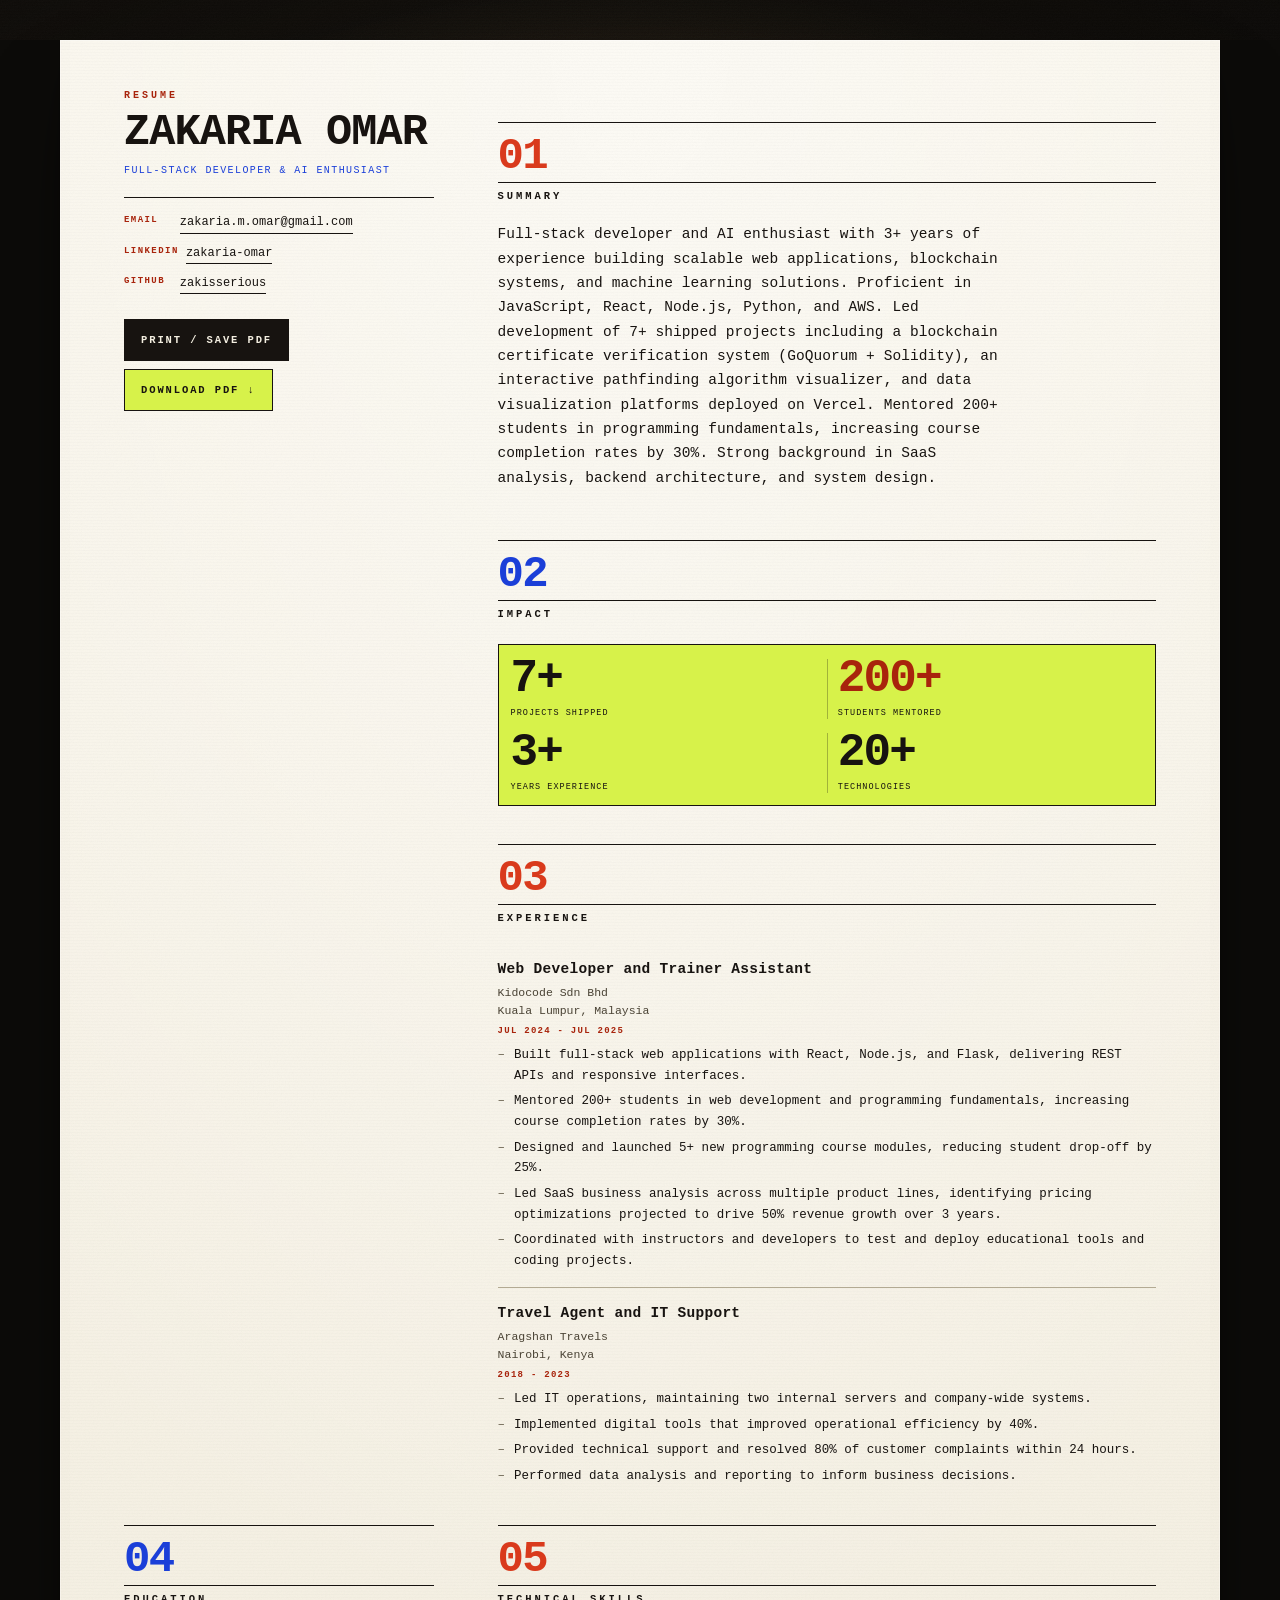
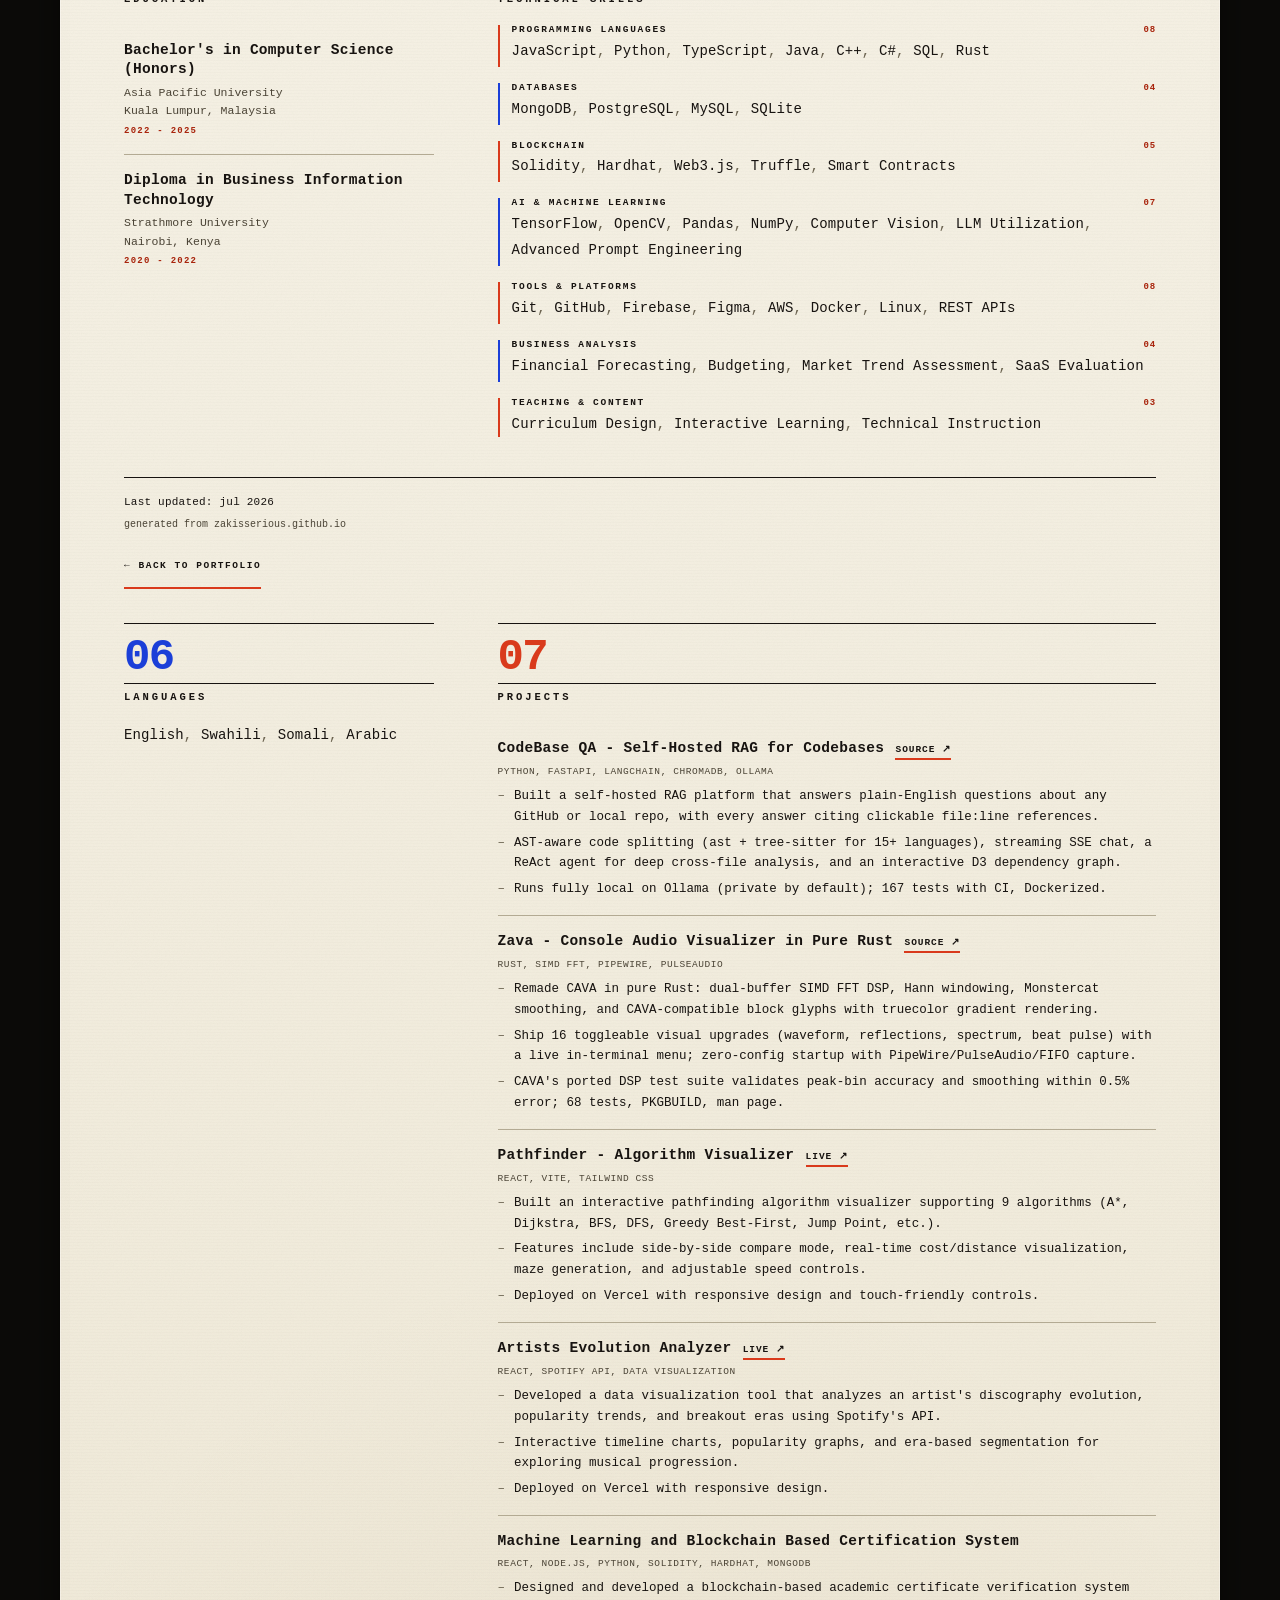
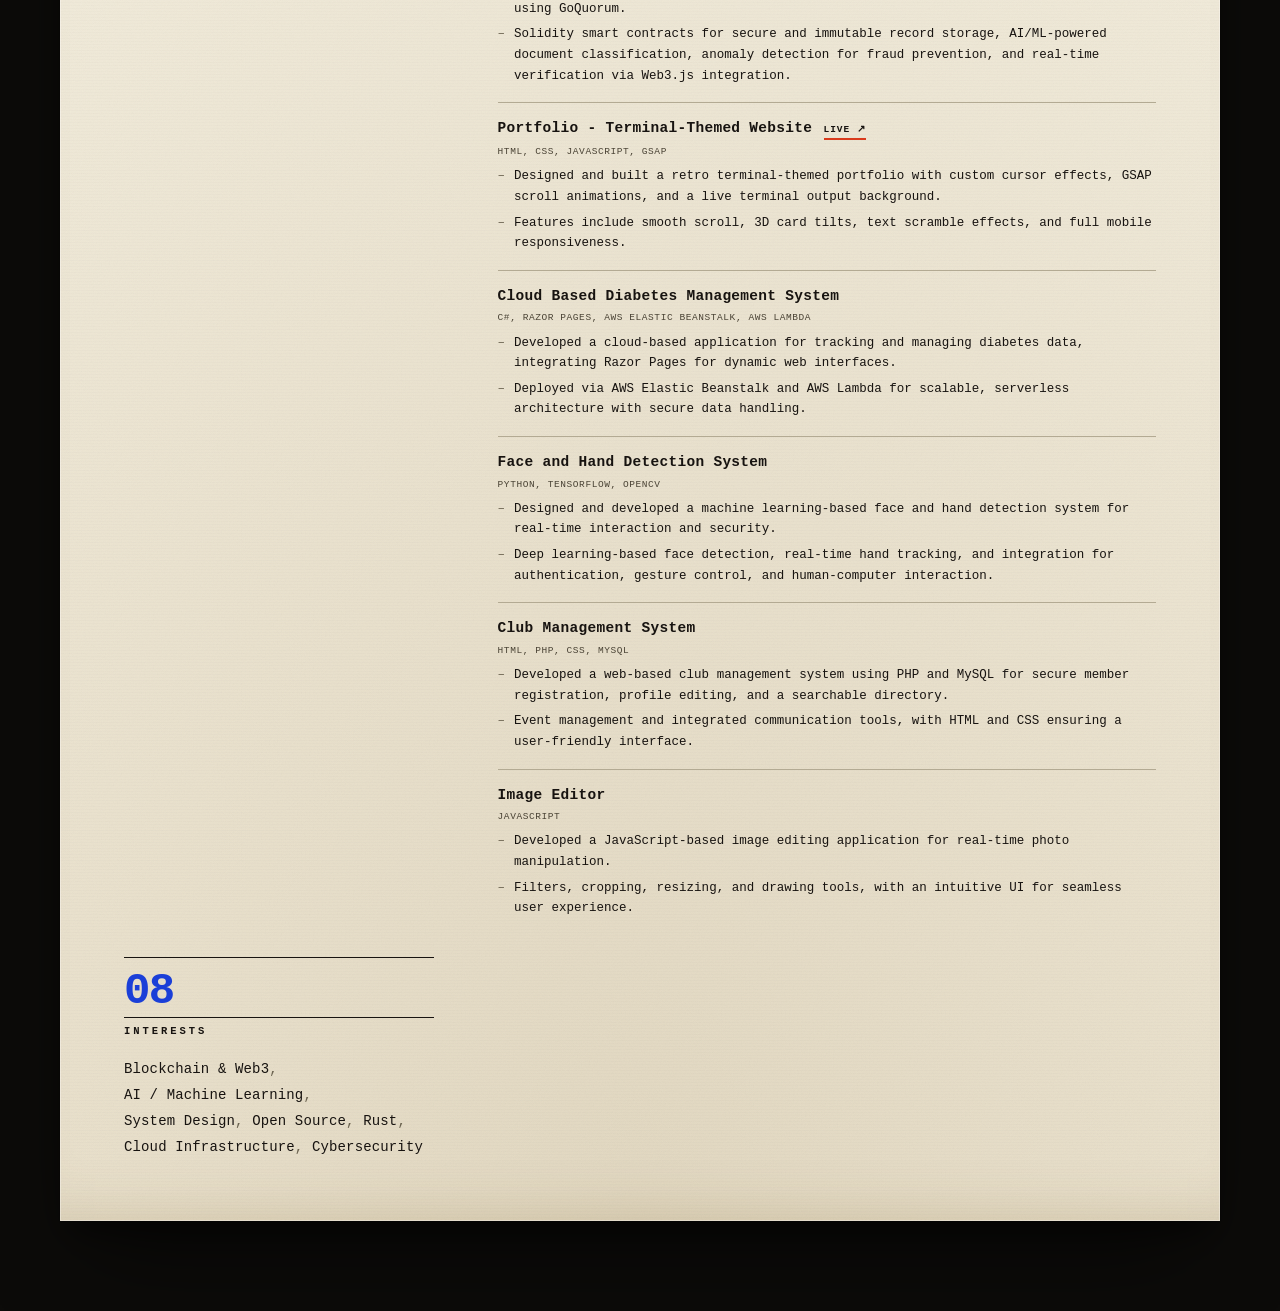
==== commit eed2e2e0: "redesign(desktop): open the sheet into a sticky-rail editorial spread" ====
--- a/resume.html
+++ b/resume.html
@@ -7,8 +7,8 @@
   <meta name="theme-color" content="#f4efe1" />
   <title>Zakaria Omar - Resume</title>
   <link rel="icon"
-    href="data:image/svg+xml,%3Csvg xmlns='http://www.w3.org/2000/svg' viewBox='0 0 32 32'%3E%3Crect width='32' height='32' fill='%23f7f3e7'/%3E%3Cpath d='M9 4h14v24l-3.5-2.5L16 28l-3.5-2.5L9 28z' fill='%23191510'/%3E%3C/svg%3E" />
-  <link rel="stylesheet" href="style.css?v=14" />
+    href="data:image/svg+xml,%3Csvg xmlns='http://www.w3.org/2000/svg' viewBox='0 0 32 32'%3E%3Crect width='32' height='32' fill='%23f4efe1'/%3E%3Cpath d='M9 4h14v24l-3.5-2.5L16 28l-3.5-2.5L9 28z' fill='%23171310'/%3E%3C/svg%3E" />
+  <link rel="stylesheet" href="style.css?v=24" />
 </head>
 
 <body>
@@ -20,6 +20,7 @@
 
   <main class="receipt resume" id="main" tabindex="-1">
     <header class="head">
+      <div class="head-inner">
       <p class="kicker">Resume</p>
       <h1 class="head-name head-name--sm">Zakaria Omar</h1>
       <p class="res-role">Full-Stack Developer &amp; AI Enthusiast</p>
@@ -33,6 +34,7 @@
       <div class="head-actions no-print">
         <button class="btn btn--solid" type="button" data-print hidden>Print / Save PDF</button>
         <a class="btn btn--pop" href="assets/Zakaria-M-Omar-CV-2026.pdf" download>Download PDF &darr;</a>
+      </div>
       </div>
     </header>
 
--- a/style.css
+++ b/style.css
@@ -297,7 +297,7 @@
 /* --------------------------------------------------------------- photos */
 .portrait {
   width: auto;
-  margin: 0 calc(var(--pad) * -1) 20px;
+  margin: 22px calc(var(--pad) * -1) 20px;
 }
 
 .portrait-frame,
@@ -1102,6 +1102,179 @@
   text-decoration: none;
 }
 
+/* --------------------------------------------------------------- desktop */
+/* The sheet opens into an editorial spread: a sticky masthead rail on the
+   left, the document on the right, the lime contact band across the bottom.
+   Phones keep the single column above this breakpoint. */
+@media (min-width: 900px) {
+  .receipt {
+    --pad: clamp(40px, 5vw, 64px);
+    width: min(100% - 64px, 1160px);
+    margin: 40px auto 90px;
+    padding: 48px var(--pad) 56px;
+    display: grid;
+    grid-template-columns: clamp(280px, 30%, 360px) minmax(0, 1fr);
+    column-gap: clamp(40px, 5vw, 72px);
+    align-items: start;
+  }
+
+  /* the item fills the whole rail so the inner block can stick and then be
+     pushed off by the contact band — sticky on the grid item itself is not
+     clamped to its grid area in every engine. */
+  .head {
+    grid-column: 1;
+    grid-row: 1 / span 3;
+    align-self: stretch;
+  }
+
+  .head-inner {
+    position: sticky;
+    top: 40px;
+  }
+
+  .head-name {
+    font-size: clamp(3.2rem, 5.6vw, 4.6rem);
+  }
+
+  .resume .head-name--sm {
+    font-size: clamp(2rem, 3.4vw, 2.8rem);
+  }
+
+  #about {
+    grid-column: 2;
+    grid-row: 1;
+    margin-top: 0;
+    padding-top: 0;
+    border-top: 0;
+  }
+
+  #toolbox {
+    grid-column: 2;
+    grid-row: 2;
+    display: grid;
+    grid-template-columns: repeat(auto-fit, minmax(260px, 1fr));
+    column-gap: 36px;
+    align-content: start;
+  }
+
+  #toolbox .sec {
+    grid-column: 1 / -1;
+  }
+
+  #projects {
+    grid-column: 2;
+    grid-row: 3;
+    margin-top: 56px;
+  }
+
+  .contact {
+    grid-column: 1 / -1;
+    grid-row: 4;
+    margin-top: 64px;
+  }
+
+  .foot {
+    grid-column: 1 / -1;
+    grid-row: 5;
+  }
+
+  .sec-num {
+    font-size: clamp(44px, 5vw, 60px);
+  }
+
+  .resume .sec-num {
+    font-size: clamp(34px, 4vw, 44px);
+  }
+
+  .block-text,
+  .proj-desc {
+    max-width: 60ch;
+  }
+
+  /* split the band: statement left, the actual contact right */
+  .contact {
+    display: grid;
+    grid-template-columns: minmax(0, 1fr) minmax(0, 1fr);
+    column-gap: clamp(40px, 5vw, 72px);
+    align-items: start;
+  }
+
+  .contact .sec {
+    grid-column: 1 / -1;
+  }
+
+  .contact-title {
+    grid-column: 1;
+    grid-row: 2;
+    margin-bottom: 0;
+    font-size: clamp(2.6rem, 3.8vw, 3.4rem);
+  }
+
+  .contact .block-text {
+    grid-column: 1;
+    grid-row: 3;
+    max-width: 40ch;
+    margin: 16px 0 0;
+  }
+
+  .mail {
+    grid-column: 2;
+    grid-row: 2;
+    align-self: end;
+    margin: 0 0 12px;
+    font-size: clamp(15px, 1.5vw, 20px);
+  }
+
+  .contact .social {
+    grid-column: 2;
+    grid-row: 3;
+    max-width: none;
+    margin-top: 18px;
+  }
+
+  /* the portrait sits in the rail: show the photo upright */
+  .portrait {
+    margin: 24px 0 0;
+  }
+
+  .portrait img {
+    aspect-ratio: 4 / 5;
+    object-position: 50% 18%;
+  }
+
+  .portrait .shot-cap {
+    padding: 8px 0 0;
+  }
+
+  /* no bleed into the rail; images sit in the column */
+  .shot {
+    margin: 0 0 20px;
+  }
+
+  .shot .shot-cap {
+    left: 12px;
+    bottom: 12px;
+  }
+
+  .proj-sum {
+    min-height: 78px;
+    padding: 16px 0;
+  }
+
+  .proj-name {
+    font-size: 22px;
+  }
+
+  .proj-body {
+    padding-bottom: 28px;
+  }
+
+  .total,
+  .foot {
+    max-width: none;
+  }
+}
+
 /* ----------------------------------------------------------------- print */
 @media print {
   @page {
@@ -1121,6 +1294,7 @@
   }
 
   .receipt {
+    display: block;
     width: auto;
     max-width: none;
     margin: 0;
@@ -1129,6 +1303,37 @@
     box-shadow: none;
   }
 
+  /* the desktop spread collapses back to one document on paper */
+  .head,
+  .head-inner {
+    position: static;
+  }
+
+  #about,
+  #toolbox,
+  #projects,
+  .contact,
+  .foot {
+    grid-column: auto;
+    grid-row: auto;
+    margin-top: 0;
+    max-width: none;
+  }
+
+  #toolbox,
+  .contact {
+    display: block;
+  }
+
+  .contact {
+    margin: 0;
+    padding: 0;
+  }
+
+  .portrait {
+    margin: 0 0 8pt;
+  }
+
   .head-name {
     font-size: 20pt;
   }
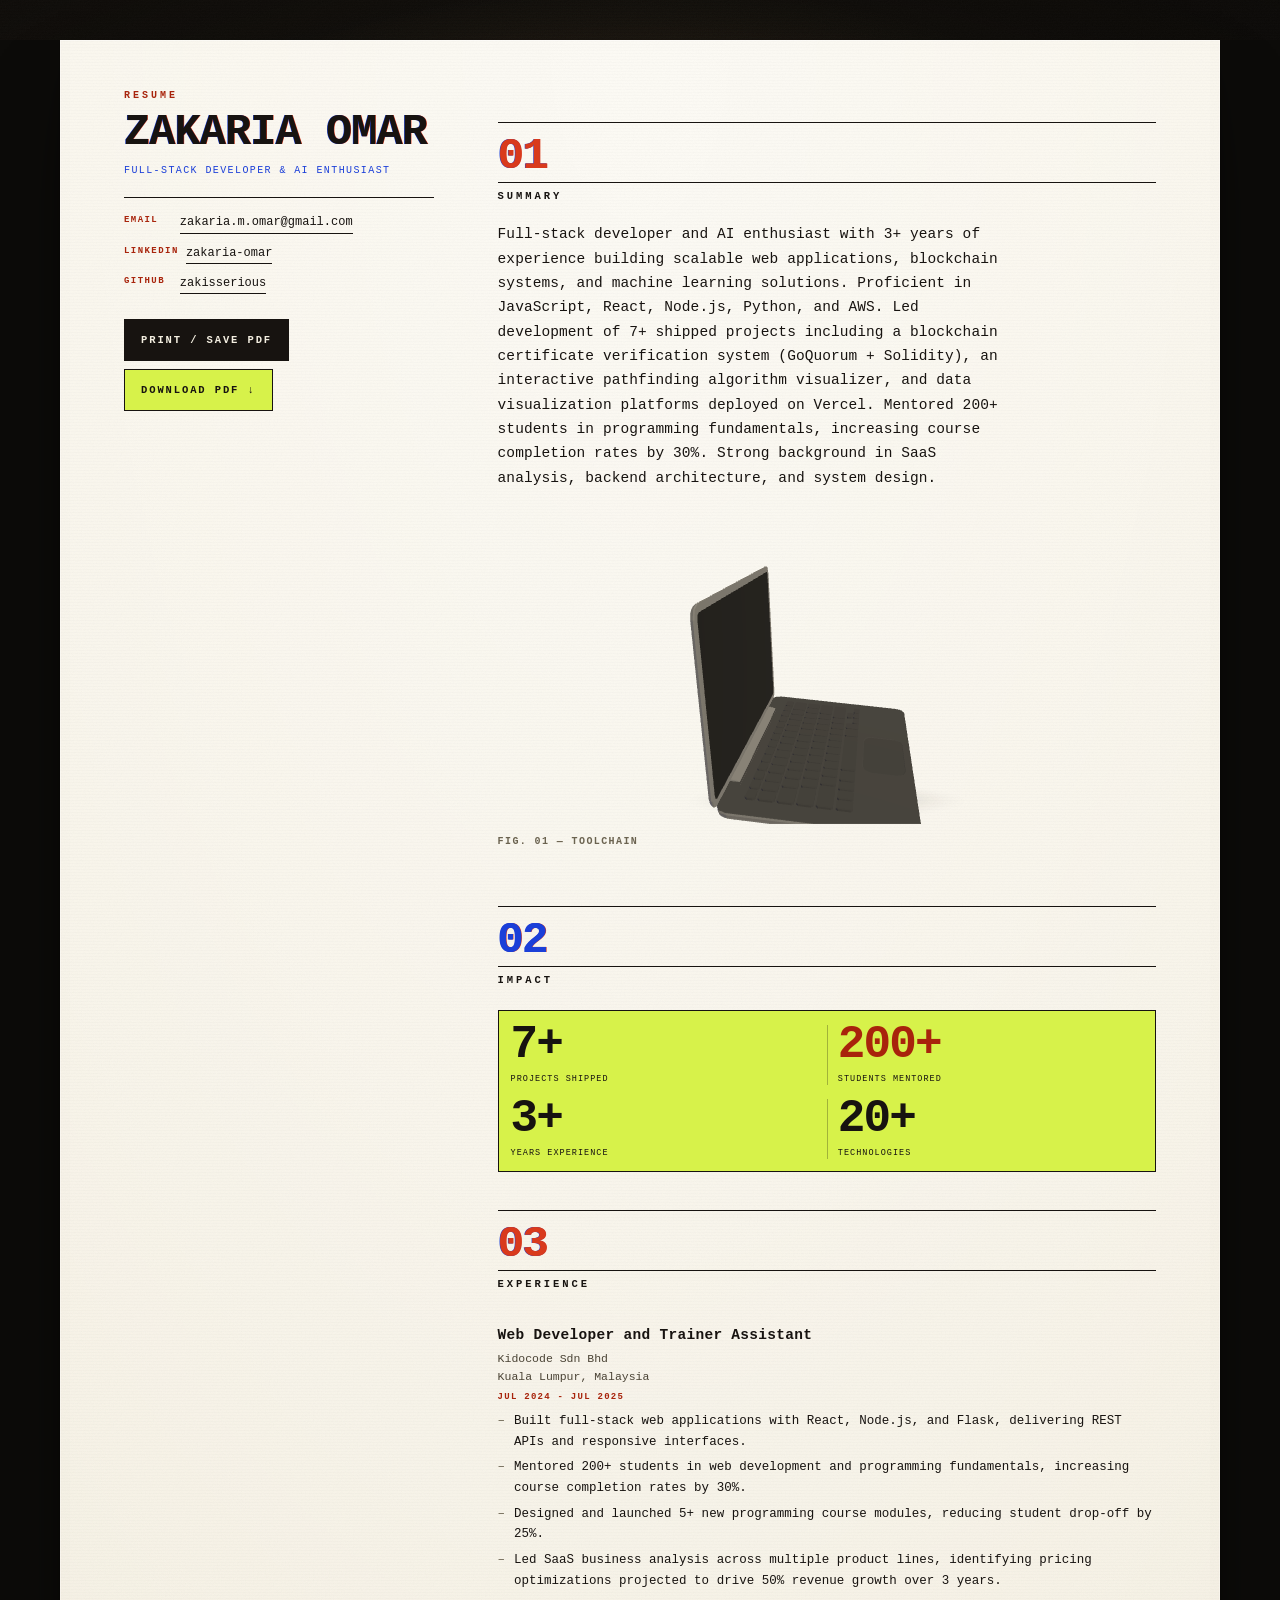
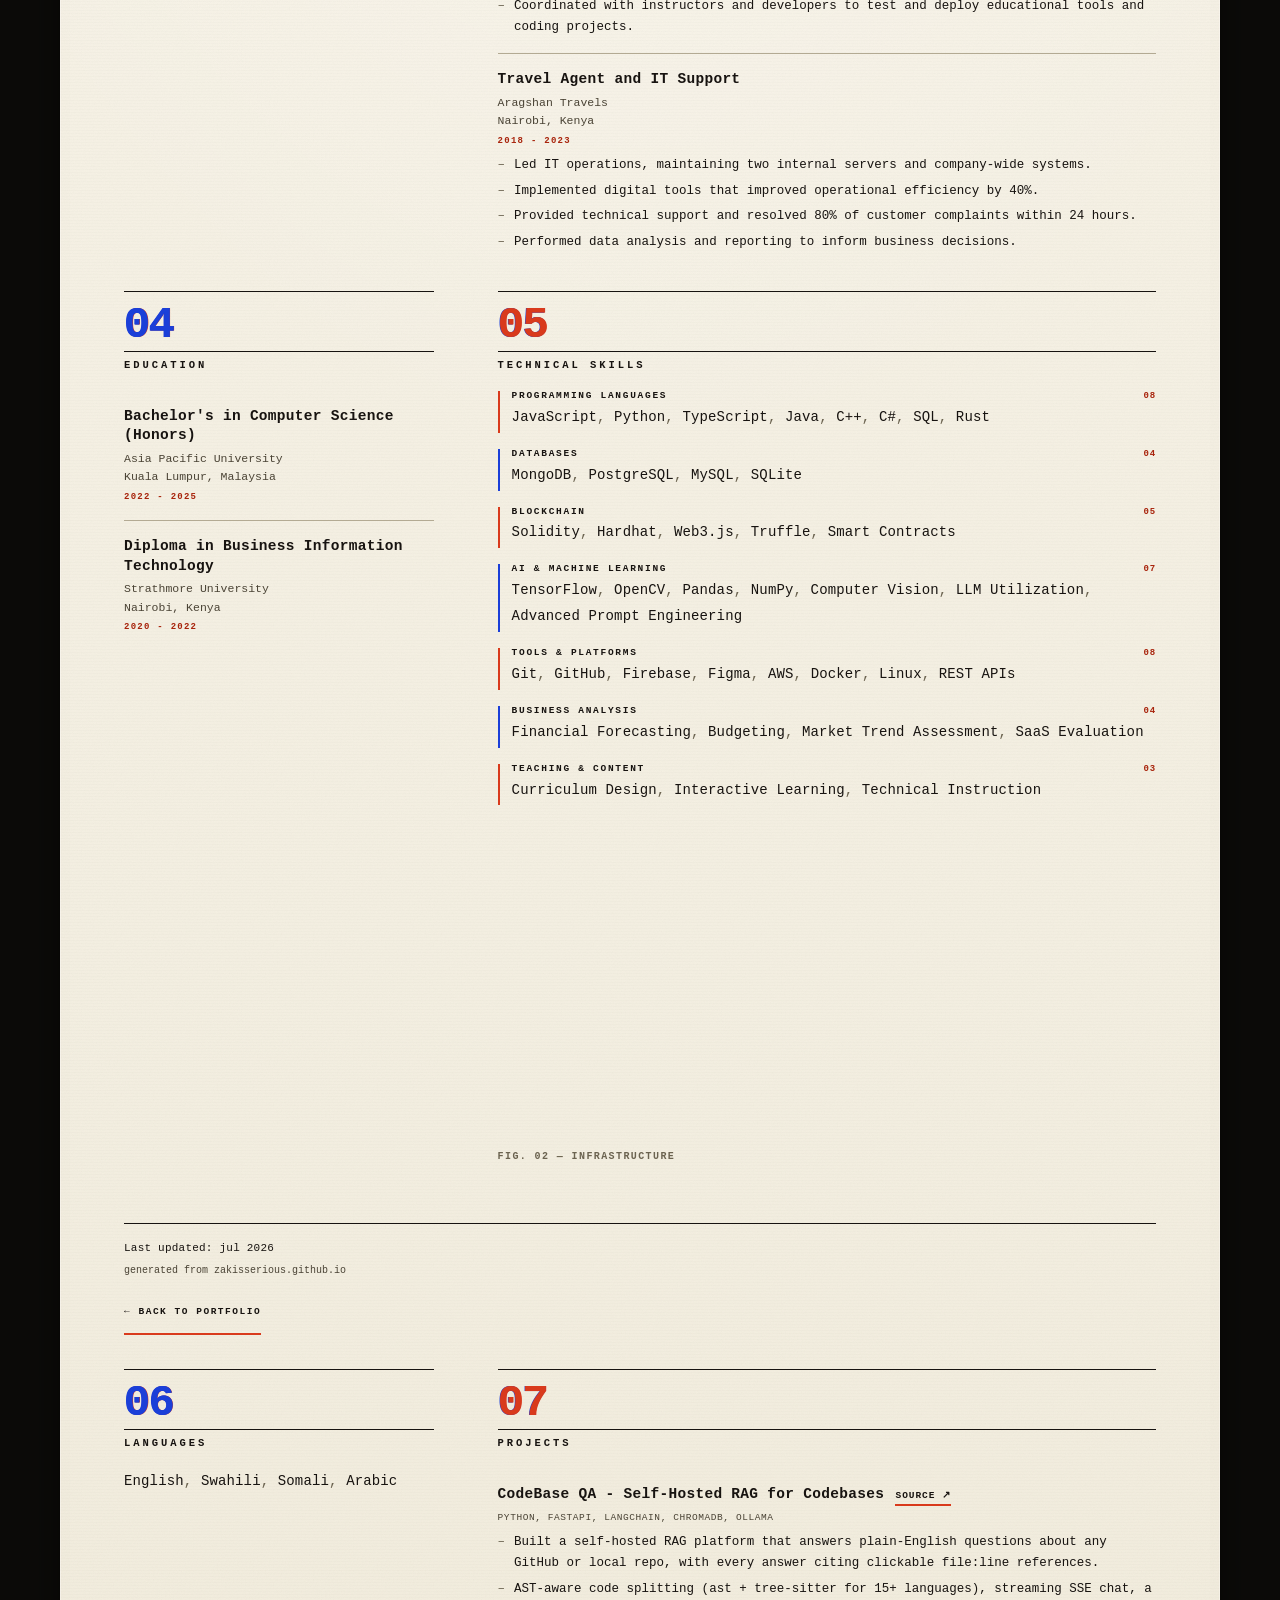
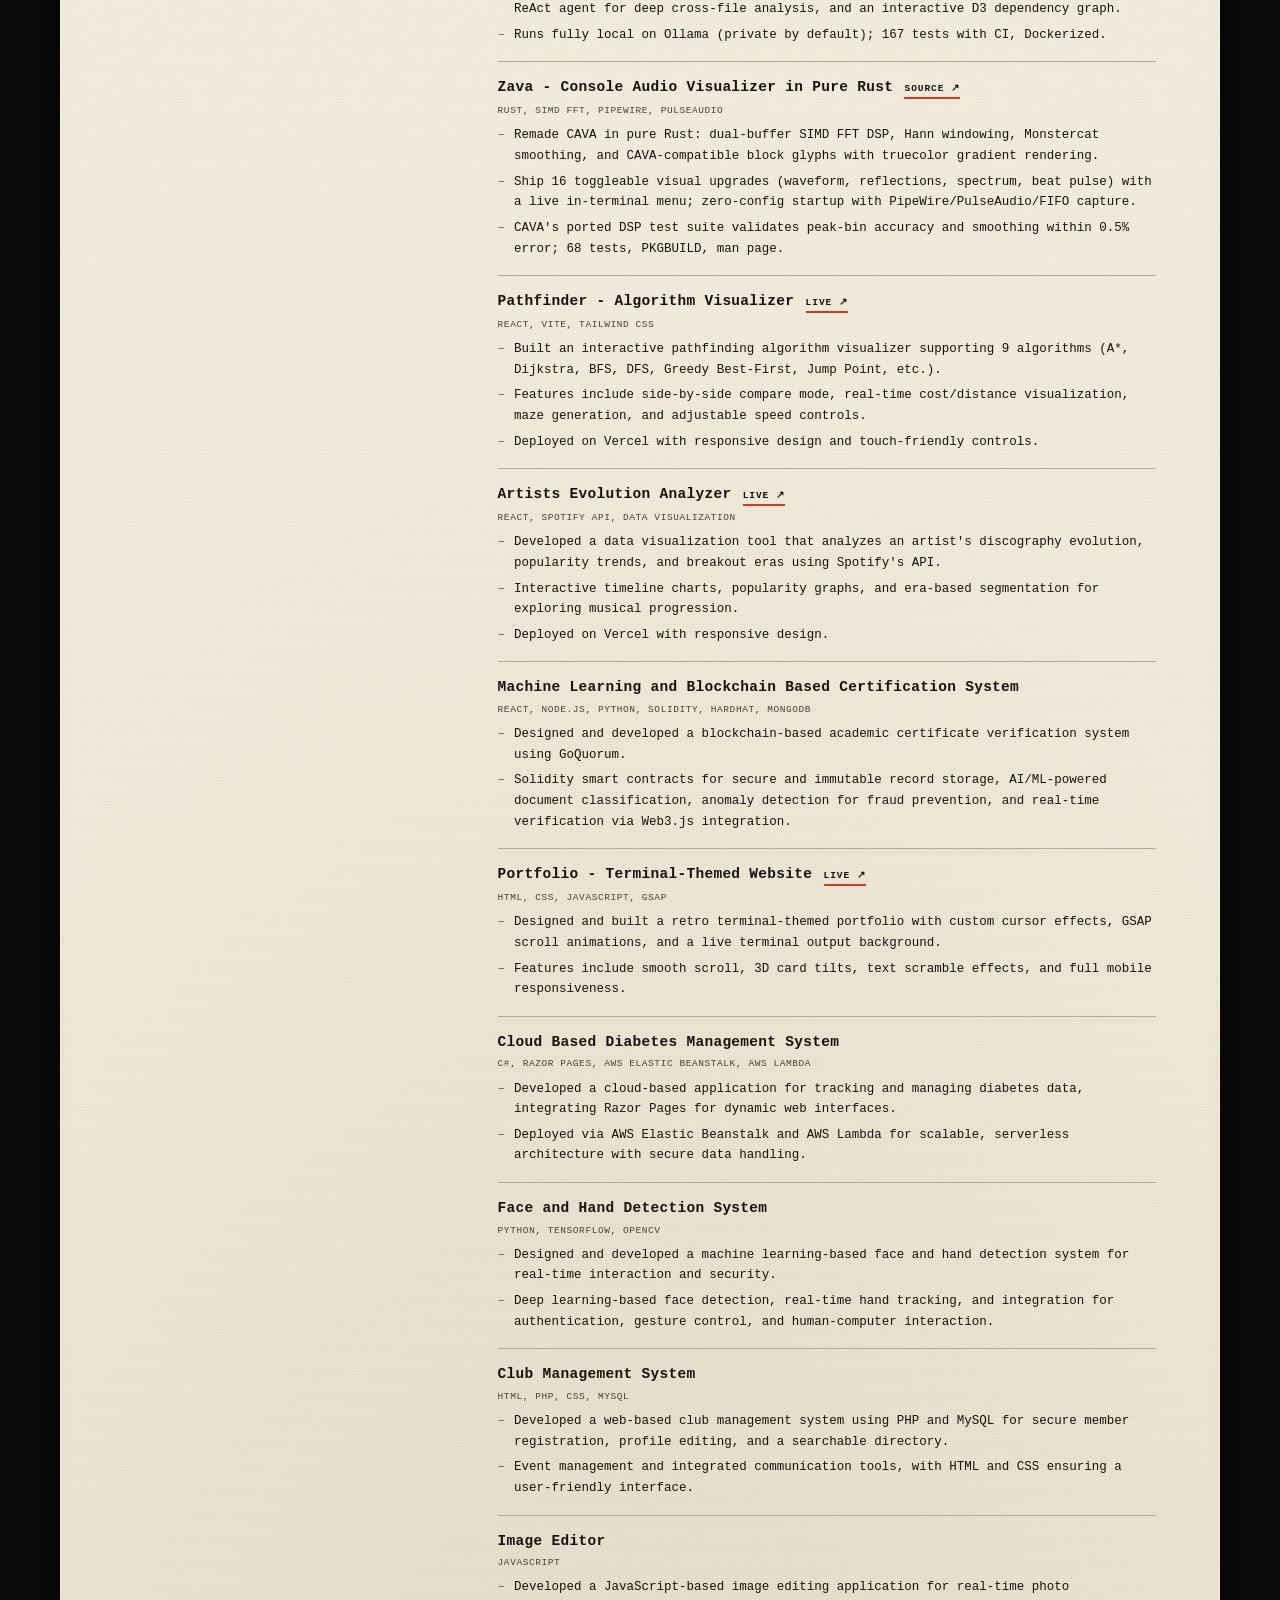
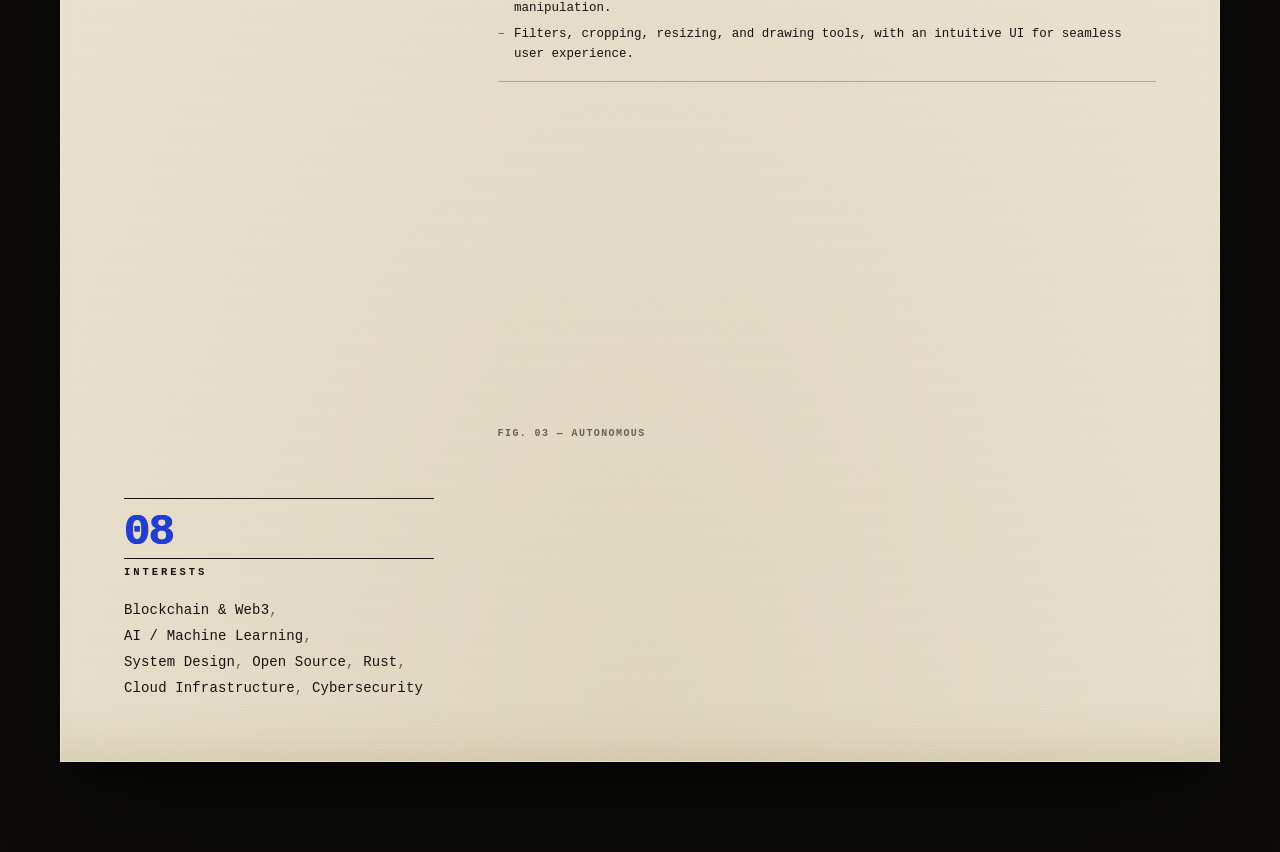
==== commit d3bbb8cc: "redesign(3d): real glTF spot illustrations, drag-to-spin, riso plate and scroll registration" ====
--- a/resume.html
+++ b/resume.html
@@ -8,7 +8,16 @@
   <title>Zakaria Omar - Resume</title>
   <link rel="icon"
     href="data:image/svg+xml,%3Csvg xmlns='http://www.w3.org/2000/svg' viewBox='0 0 32 32'%3E%3Crect width='32' height='32' fill='%23f4efe1'/%3E%3Cpath d='M9 4h14v24l-3.5-2.5L16 28l-3.5-2.5L9 28z' fill='%23171310'/%3E%3C/svg%3E" />
-  <link rel="stylesheet" href="style.css?v=24" />
+  <link rel="stylesheet" href="style.css?v=29" />
+  <script type="importmap">
+    {
+      "imports": {
+        "three": "./assets/vendor/three.module.min.js",
+        "three/addons/": "./assets/vendor/addons/"
+      }
+    }
+  </script>
+
 </head>
 
 <body>
@@ -48,6 +57,7 @@
         Mentored 200+ students in programming fundamentals, increasing course completion rates by 30%. Strong
         background in SaaS analysis, backend architecture, and system design.
       </p>
+          <div class="prop" data-prop="laptop" data-label="Fig. 01 &#8212; Toolchain" aria-hidden="true"></div>
     </section>
 
     <section class="block" aria-labelledby="impact-title">
@@ -200,6 +210,7 @@
           <span>Interactive Learning</span>
           <span>Technical Instruction</span></p>
       </div>
+          <div class="prop" data-prop="server" data-label="Fig. 02 &#8212; Infrastructure" aria-hidden="true"></div>
     </section>
 
     <section class="block" aria-labelledby="languages-title">
@@ -316,6 +327,7 @@
           <li>Filters, cropping, resizing, and drawing tools, with an intuitive UI for seamless user experience.</li>
         </ul>
       </article>
+          <div class="prop" data-prop="drone" data-label="Fig. 03 &#8212; Autonomous" aria-hidden="true"></div>
     </section>
 
     <section class="block" aria-labelledby="interests-title">
@@ -338,7 +350,8 @@
     </footer>
   </main>
 
-  <script src="script.js?v=4" defer></script>
+  <script src="script.js?v=5" defer></script>
+  <script type="module" src="props.js?v=13"></script>
 </body>
 
 </html>
--- a/style.css
+++ b/style.css
@@ -17,6 +17,7 @@
   --red-ink: #a8240c; /* small text on paper */
   --blue: #1b3fd8;
   --pop: #d7f24a; /* background only */
+  --reg: 0px;     /* print registration drift, set by script.js */
   --rule: #b3aa93;
 
   --desk: #0c0b09;
@@ -1157,7 +1158,9 @@
     align-content: start;
   }
 
-  #toolbox .sec {
+  #toolbox .sec,
+  #toolbox .prop,
+  .contact .prop {
     grid-column: 1 / -1;
   }
 
@@ -1272,6 +1275,134 @@
   .total,
   .foot {
     max-width: none;
+  }
+}
+
+/* ------------------------------------------------------------- 3d props */
+/* Spot illustrations: riso-printed objects rendered against the paper. The
+   slots only exist once WebGL has taken over, so nothing shifts without JS. */
+.props-canvas {
+  position: fixed;
+  inset: 0;
+  z-index: 2;
+  width: 100%;
+  height: 100%;
+  pointer-events: none;
+  opacity: 0;
+  transition: opacity 0.6s ease;
+}
+
+.props-canvas.is-ready {
+  opacity: 1;
+}
+
+.prop {
+  display: none;
+}
+
+.has-props .prop {
+  display: block;
+  position: relative;
+  width: 100%;
+  height: clamp(210px, 34vw, 300px);
+  margin: 34px 0 44px;
+  cursor: grab;
+  touch-action: pan-y;
+  border-radius: 4px;
+}
+
+.has-props .prop:active,
+.prop.is-dragging {
+  cursor: grabbing;
+}
+
+.has-props .prop::after {
+  content: attr(data-label);
+  position: absolute;
+  left: 0;
+  top: calc(100% + 10px);
+  font-size: 10px;
+  font-weight: 700;
+  letter-spacing: 0.14em;
+  text-transform: uppercase;
+  color: var(--ink-faint);
+  pointer-events: none;
+}
+
+
+
+/* ----------------------------------------------------------------- plate */
+/* The portrait is a riso plate rendered in WebGL. The <img> underneath is the
+   finished state; the canvas only fades over it once a frame has drawn. */
+.plate-canvas {
+  position: absolute;
+  inset: 0;
+  z-index: 3;
+  display: block;
+  width: 100%;
+  height: 100%;
+  opacity: 0;
+  transition: opacity 0.7s ease;
+  touch-action: pan-y;
+}
+
+.portrait-frame.is-live .plate-canvas {
+  opacity: 1;
+}
+
+/* the shader prints its own dots and grain; keep the CSS overlays off */
+.portrait-frame.is-live::before,
+.portrait-frame.is-live::after {
+  opacity: 0;
+}
+
+/* ---------------------------------------------------------- registration */
+/* Scrolling slips the press: the two ink plates drift apart for a moment and
+   settle back. Display type only — body copy is never touched, so contrast
+   and readability are exactly as measured. */
+.head-name,
+.sec-num,
+.contact-title {
+  text-shadow:
+    calc(var(--reg) * -1) calc(var(--reg) * 0.35) 0 var(--blue),
+    var(--reg) calc(var(--reg) * -0.35) 0 var(--red);
+}
+
+/* --------------------------------------------------------------- reveals */
+html.has-motion [data-reveal] {
+  opacity: 0;
+  transform: translateY(14px);
+  transition:
+    opacity 0.55s ease,
+    transform 0.55s cubic-bezier(0.22, 0.9, 0.24, 1);
+}
+
+html.has-motion [data-reveal].is-in {
+  opacity: 1;
+  transform: none;
+}
+
+/* ------------------------------------------------------- page transitions */
+/* Native cross-document view transitions: the next sheet wipes down over the
+   last. Browsers without support just navigate. */
+@view-transition {
+  navigation: auto;
+}
+
+::view-transition-old(root) {
+  animation: none;
+}
+
+::view-transition-new(root) {
+  animation: sheet-wipe 0.36s cubic-bezier(0.22, 0.9, 0.24, 1) both;
+}
+
+@keyframes sheet-wipe {
+  from {
+    clip-path: inset(0 0 100% 0);
+  }
+  to {
+    clip-path: inset(0 0 0 0);
   }
 }
 
@@ -1334,6 +1465,27 @@
     margin: 0 0 8pt;
   }
 
+  .head-name,
+  .sec-num,
+  .contact-title {
+    text-shadow: none;
+  }
+
+  [data-reveal] {
+    opacity: 1 !important;
+    transform: none !important;
+  }
+
+  .plate-canvas,
+  .props-canvas,
+  .prop {
+    display: none;
+  }
+
+  .portrait-frame {
+    background: none;
+  }
+
   .head-name {
     font-size: 20pt;
   }
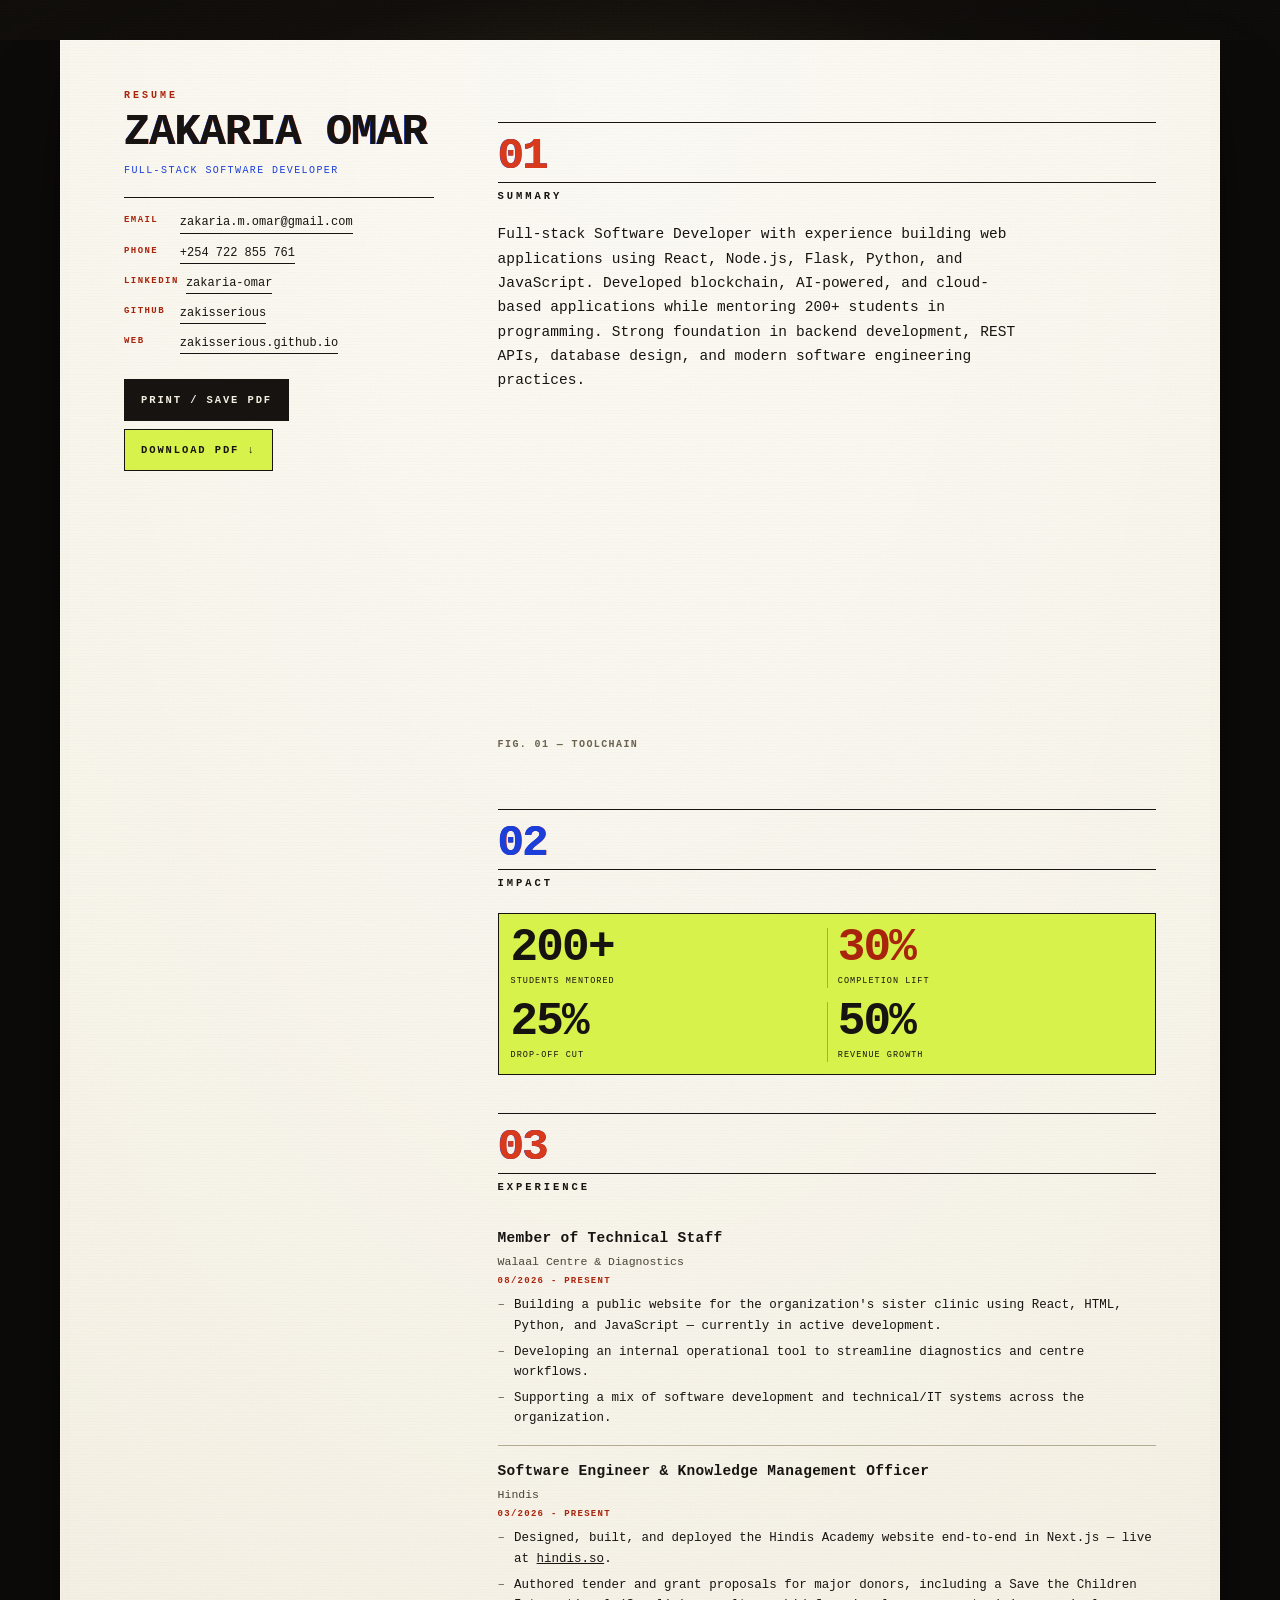
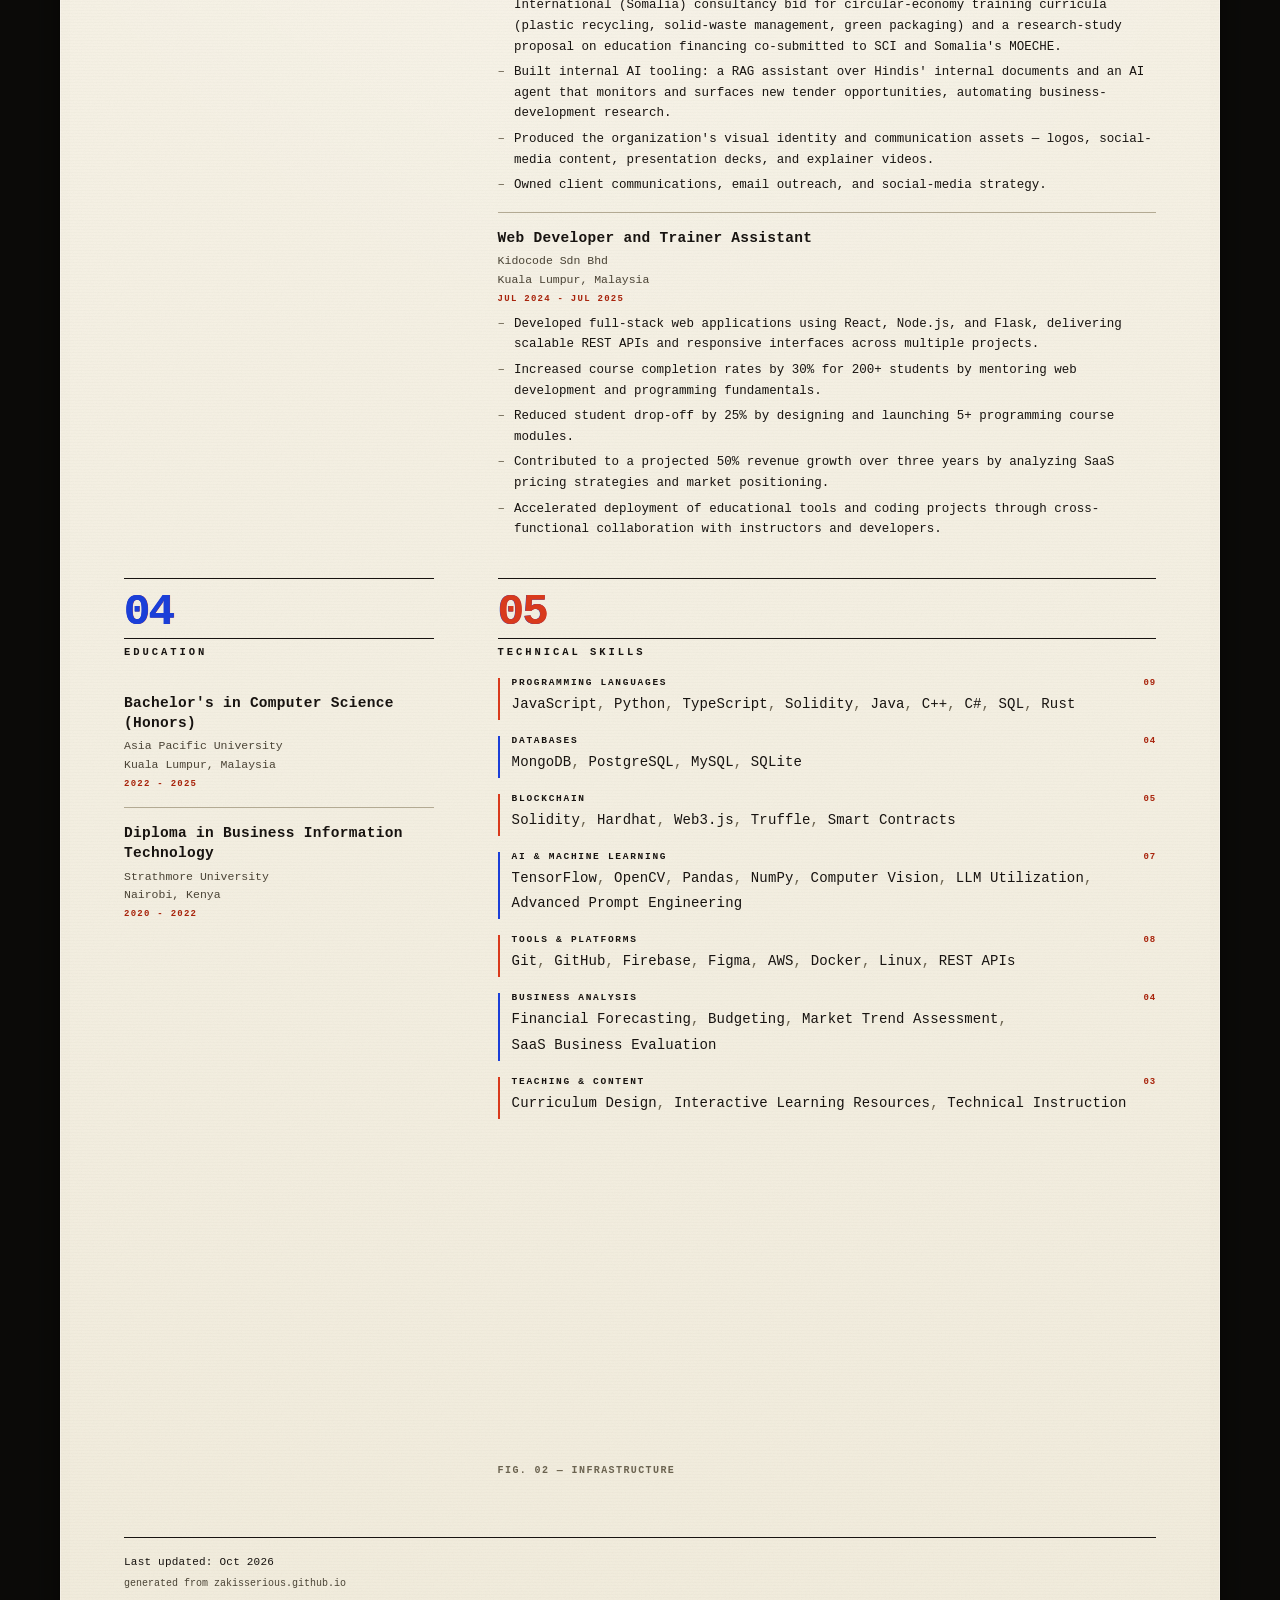
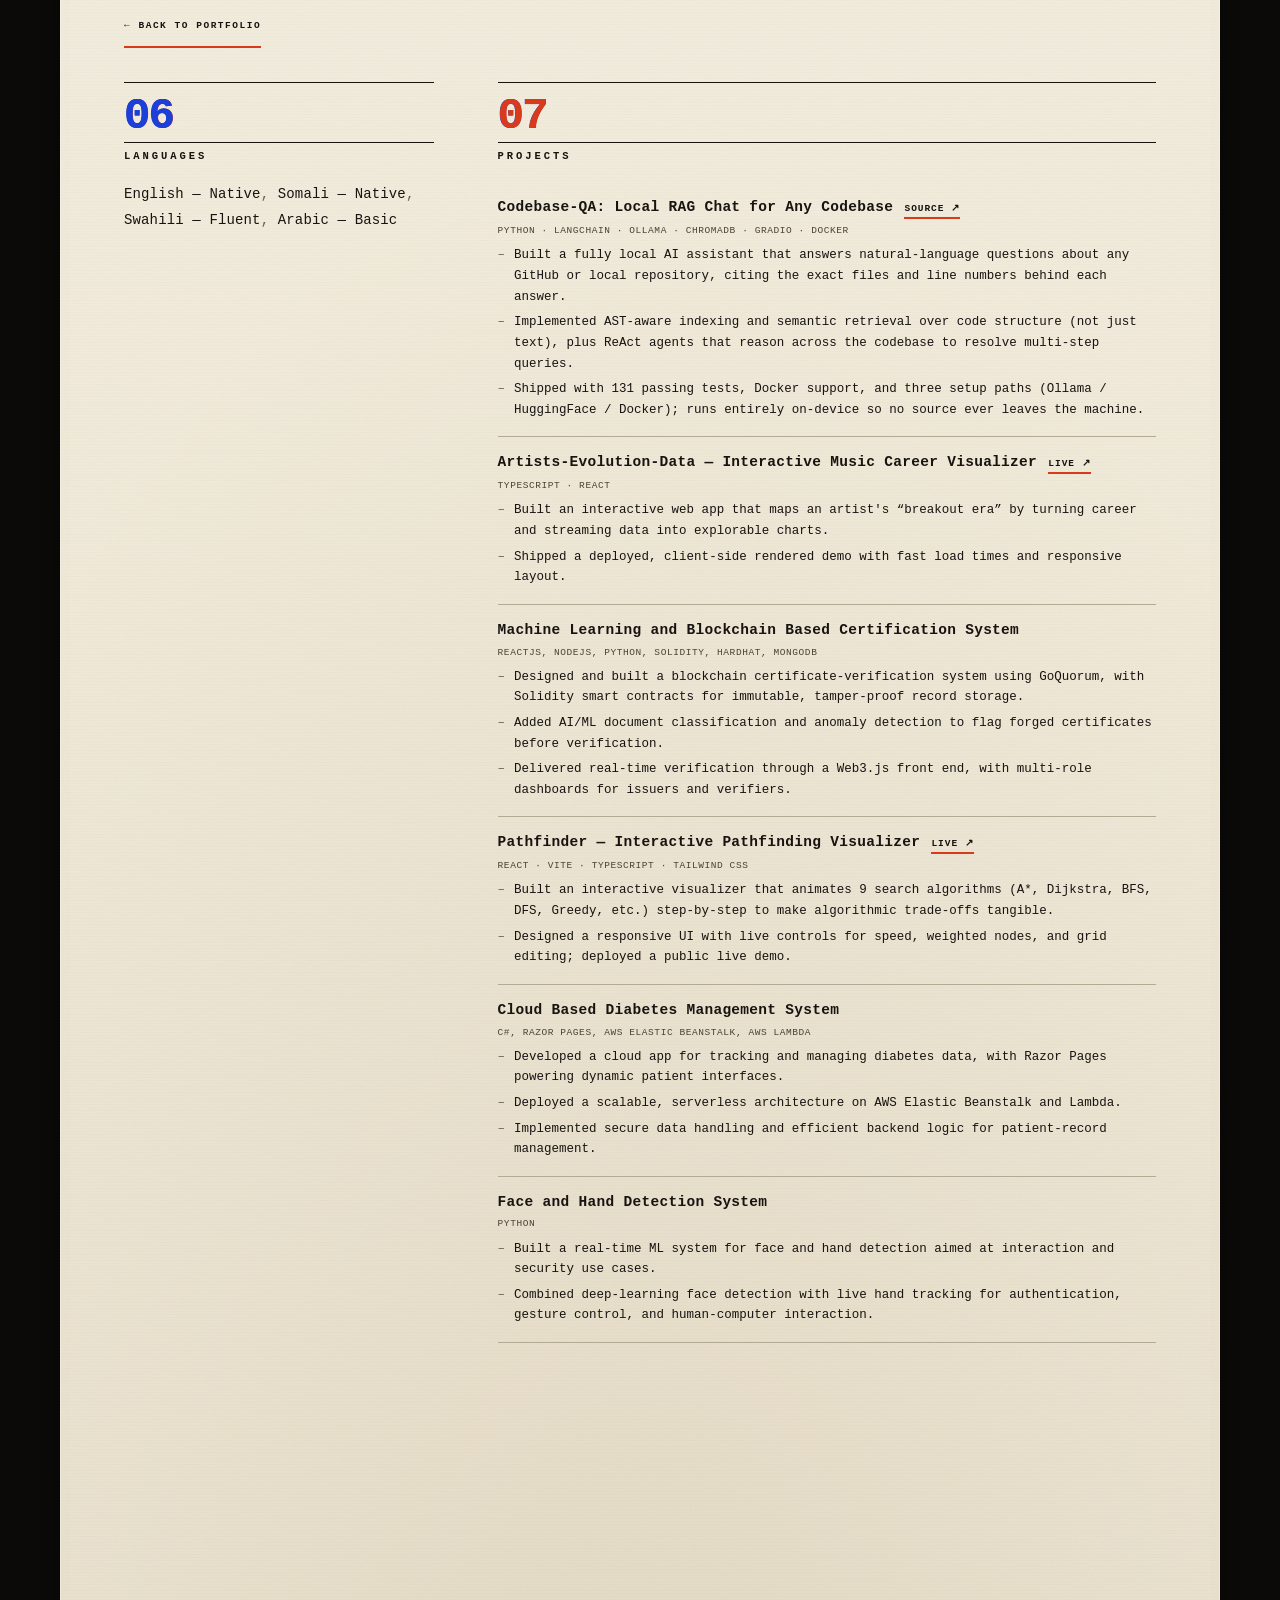
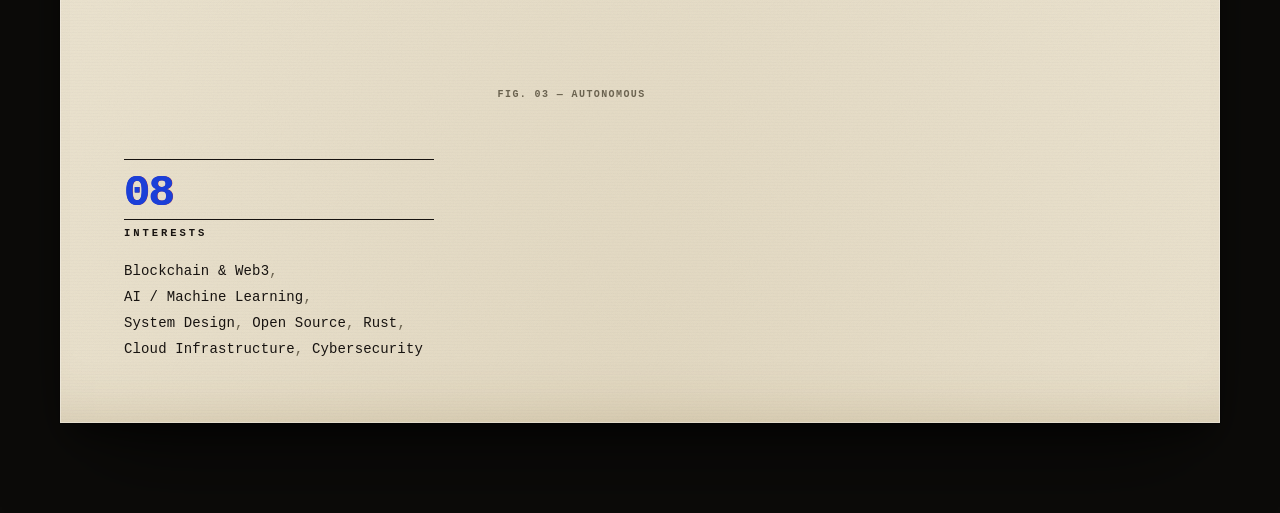
==== commit a9d96f6e: "redesign(resume): rebuild from the 2026 CV - new roles, summary, projects and contact" ====
--- a/resume.html
+++ b/resume.html
@@ -32,12 +32,14 @@
       <div class="head-inner">
       <p class="kicker">Resume</p>
       <h1 class="head-name head-name--sm">Zakaria Omar</h1>
-      <p class="res-role">Full-Stack Developer &amp; AI Enthusiast</p>
+      <p class="res-role">Full-Stack Software Developer</p>
 
       <ul class="res-contact">
         <li><span class="res-key">Email</span> <a href="mailto:zakaria.m.omar@gmail.com">zakaria.m.omar@gmail.com</a></li>
+        <li><span class="res-key">Phone</span> <a href="tel:+254722855761">+254 722 855 761</a></li>
         <li><span class="res-key">LinkedIn</span> <a href="https://linkedin.com/in/zakaria-omar-21b0b729b" target="_blank" rel="noopener">zakaria-omar</a></li>
         <li><span class="res-key">GitHub</span> <a href="https://github.com/zakisserious" target="_blank" rel="noopener">zakisserious</a></li>
+        <li><span class="res-key">Web</span> <a href="https://zakisserious.github.io" target="_blank" rel="noopener">zakisserious.github.io</a></li>
       </ul>
 
       <div class="head-actions no-print">
@@ -50,12 +52,10 @@
     <section class="block" aria-labelledby="summary-title">
       <h2 class="sec" id="summary-title"><span class="sec-num">01</span><span class="sec-label">Summary</span></h2>
       <p class="block-text">
-        Full-stack developer and AI enthusiast with 3+ years of experience building scalable web applications,
-        blockchain systems, and machine learning solutions. Proficient in JavaScript, React, Node.js, Python, and AWS.
-        Led development of 7+ shipped projects including a blockchain certificate verification system (GoQuorum +
-        Solidity), an interactive pathfinding algorithm visualizer, and data visualization platforms deployed on Vercel.
-        Mentored 200+ students in programming fundamentals, increasing course completion rates by 30%. Strong
-        background in SaaS analysis, backend architecture, and system design.
+        Full-stack Software Developer with experience building web applications using React, Node.js, Flask,
+        Python, and JavaScript. Developed blockchain, AI-powered, and cloud-based applications while mentoring
+        200+ students in programming. Strong foundation in backend development, REST APIs, database design, and
+        modern software engineering practices.
       </p>
           <div class="prop" data-prop="laptop" data-label="Fig. 01 &#8212; Toolchain" aria-hidden="true"></div>
     </section>
@@ -63,27 +63,51 @@
     <section class="block" aria-labelledby="impact-title">
       <h2 class="sec" id="impact-title"><span class="sec-num">02</span><span class="sec-label">Impact</span></h2>
       <ul class="stats stats--split">
-        <li>
-          <span class="stat-num">7+</span>
-          <span class="stat-label">Projects Shipped</span>
-        </li>
         <li>
           <span class="stat-num">200+</span>
           <span class="stat-label">Students Mentored</span>
         </li>
         <li>
-          <span class="stat-num">3+</span>
-          <span class="stat-label">Years Experience</span>
+          <span class="stat-num">30%</span>
+          <span class="stat-label">Completion Lift</span>
         </li>
         <li>
-          <span class="stat-num">20+</span>
-          <span class="stat-label">Technologies</span>
+          <span class="stat-num">25%</span>
+          <span class="stat-label">Drop-off Cut</span>
+        </li>
+        <li>
+          <span class="stat-num">50%</span>
+          <span class="stat-label">Revenue Growth</span>
         </li>
       </ul>
     </section>
 
     <section class="block" aria-labelledby="experience-title">
       <h2 class="sec" id="experience-title"><span class="sec-num">03</span><span class="sec-label">Experience</span></h2>
+
+      <article class="item">
+        <h3 class="item-title">Member of Technical Staff</h3>
+        <p class="item-meta">Walaal Centre &amp; Diagnostics</p>
+        <p class="item-date">08/2026 - Present</p>
+        <ul class="bullets">
+          <li>Building a public website for the organization's sister clinic using React, HTML, Python, and JavaScript &mdash; currently in active development.</li>
+          <li>Developing an internal operational tool to streamline diagnostics and centre workflows.</li>
+          <li>Supporting a mix of software development and technical/IT systems across the organization.</li>
+        </ul>
+      </article>
+
+      <article class="item">
+        <h3 class="item-title">Software Engineer &amp; Knowledge Management Officer</h3>
+        <p class="item-meta">Hindis</p>
+        <p class="item-date">03/2026 - Present</p>
+        <ul class="bullets">
+          <li>Designed, built, and deployed the Hindis Academy website end-to-end in Next.js &mdash; live at <a href="https://hindis.so" target="_blank" rel="noopener">hindis.so</a>.</li>
+          <li>Authored tender and grant proposals for major donors, including a Save the Children International (Somalia) consultancy bid for circular-economy training curricula (plastic recycling, solid-waste management, green packaging) and a research-study proposal on education financing co-submitted to SCI and Somalia's MOECHE.</li>
+          <li>Built internal AI tooling: a RAG assistant over Hindis' internal documents and an AI agent that monitors and surfaces new tender opportunities, automating business-development research.</li>
+          <li>Produced the organization's visual identity and communication assets &mdash; logos, social-media content, presentation decks, and explainer videos.</li>
+          <li>Owned client communications, email outreach, and social-media strategy.</li>
+        </ul>
+      </article>
 
       <article class="item">
         <h3 class="item-title">Web Developer and Trainer Assistant</h3>
@@ -91,24 +115,11 @@
         <p class="item-meta">Kuala Lumpur, Malaysia</p>
         <p class="item-date">Jul 2024 - Jul 2025</p>
         <ul class="bullets">
-          <li>Built full-stack web applications with React, Node.js, and Flask, delivering REST APIs and responsive interfaces.</li>
-          <li>Mentored 200+ students in web development and programming fundamentals, increasing course completion rates by 30%.</li>
-          <li>Designed and launched 5+ new programming course modules, reducing student drop-off by 25%.</li>
-          <li>Led SaaS business analysis across multiple product lines, identifying pricing optimizations projected to drive 50% revenue growth over 3 years.</li>
-          <li>Coordinated with instructors and developers to test and deploy educational tools and coding projects.</li>
-        </ul>
-      </article>
-
-      <article class="item">
-        <h3 class="item-title">Travel Agent and IT Support</h3>
-        <p class="item-meta">Aragshan Travels</p>
-        <p class="item-meta">Nairobi, Kenya</p>
-        <p class="item-date">2018 - 2023</p>
-        <ul class="bullets">
-          <li>Led IT operations, maintaining two internal servers and company-wide systems.</li>
-          <li>Implemented digital tools that improved operational efficiency by 40%.</li>
-          <li>Provided technical support and resolved 80% of customer complaints within 24 hours.</li>
-          <li>Performed data analysis and reporting to inform business decisions.</li>
+          <li>Developed full-stack web applications using React, Node.js, and Flask, delivering scalable REST APIs and responsive interfaces across multiple projects.</li>
+          <li>Increased course completion rates by 30% for 200+ students by mentoring web development and programming fundamentals.</li>
+          <li>Reduced student drop-off by 25% by designing and launching 5+ programming course modules.</li>
+          <li>Contributed to a projected 50% revenue growth over three years by analyzing SaaS pricing strategies and market positioning.</li>
+          <li>Accelerated deployment of educational tools and coding projects through cross-functional collaboration with instructors and developers.</li>
         </ul>
       </article>
     </section>
@@ -135,11 +146,12 @@
       <h2 class="sec" id="skills-title"><span class="sec-num">05</span><span class="sec-label">Technical Skills</span></h2>
 
       <div class="group">
-        <h3 class="group-title"><span>Programming Languages</span><span class="leader" aria-hidden="true"></span><span class="group-count">08</span></h3>
+        <h3 class="group-title"><span>Programming Languages</span><span class="leader" aria-hidden="true"></span><span class="group-count">09</span></h3>
         <p class="tags">
           <span>JavaScript</span>
           <span>Python</span>
           <span>TypeScript</span>
+          <span>Solidity</span>
           <span>Java</span>
           <span>C++</span>
           <span>C#</span>
@@ -200,14 +212,14 @@
           <span>Financial Forecasting</span>
           <span>Budgeting</span>
           <span>Market Trend Assessment</span>
-          <span>SaaS Evaluation</span>
+          <span>SaaS Business Evaluation</span>
         </p>
       </div>
 
       <div class="group">
         <h3 class="group-title"><span>Teaching &amp; Content</span><span class="leader" aria-hidden="true"></span><span class="group-count">03</span></h3>
         <p class="tags"><span>Curriculum Design</span>
-          <span>Interactive Learning</span>
+          <span>Interactive Learning Resources</span>
           <span>Technical Instruction</span></p>
       </div>
           <div class="prop" data-prop="server" data-label="Fig. 02 &#8212; Infrastructure" aria-hidden="true"></div>
@@ -215,80 +227,56 @@
 
     <section class="block" aria-labelledby="languages-title">
       <h2 class="sec" id="languages-title"><span class="sec-num">06</span><span class="sec-label">Languages</span></h2>
-      <p class="tags"><span>English</span>
-          <span>Swahili</span>
-          <span>Somali</span>
-          <span>Arabic</span></p>
+      <p class="tags"><span>English &mdash; Native</span>
+          <span>Somali &mdash; Native</span>
+          <span>Swahili &mdash; Fluent</span>
+          <span>Arabic &mdash; Basic</span></p>
     </section>
 
     <section class="block" aria-labelledby="projects-title">
       <h2 class="sec" id="projects-title"><span class="sec-num">07</span><span class="sec-label">Projects</span></h2>
 
       <article class="item item--proj">
-        <h3 class="item-title">CodeBase QA - Self-Hosted RAG for Codebases
+        <h3 class="item-title">Codebase-QA: Local RAG Chat for Any Codebase
           <a class="item-link" href="https://github.com/zakisserious/codebase-qa" target="_blank" rel="noopener">source &#8599;</a>
         </h3>
-        <p class="item-tech">Python, FastAPI, LangChain, ChromaDB, Ollama</p>
-        <ul class="bullets">
-          <li>Built a self-hosted RAG platform that answers plain-English questions about any GitHub or local repo, with every answer citing clickable file:line references.</li>
-          <li>AST-aware code splitting (ast + tree-sitter for 15+ languages), streaming SSE chat, a ReAct agent for deep cross-file analysis, and an interactive D3 dependency graph.</li>
-          <li>Runs fully local on Ollama (private by default); 167 tests with CI, Dockerized.</li>
-        </ul>
-      </article>
-
-      <article class="item item--proj">
-        <h3 class="item-title">Zava - Console Audio Visualizer in Pure Rust
-          <a class="item-link" href="https://github.com/zakisserious/zava" target="_blank" rel="noopener">source &#8599;</a>
+        <p class="item-tech">Python &middot; LangChain &middot; Ollama &middot; ChromaDB &middot; Gradio &middot; Docker</p>
+        <ul class="bullets">
+          <li>Built a fully local AI assistant that answers natural-language questions about any GitHub or local repository, citing the exact files and line numbers behind each answer.</li>
+          <li>Implemented AST-aware indexing and semantic retrieval over code structure (not just text), plus ReAct agents that reason across the codebase to resolve multi-step queries.</li>
+          <li>Shipped with 131 passing tests, Docker support, and three setup paths (Ollama / HuggingFace / Docker); runs entirely on-device so no source ever leaves the machine.</li>
+        </ul>
+      </article>
+
+      <article class="item item--proj">
+        <h3 class="item-title">Artists-Evolution-Data &mdash; Interactive Music Career Visualizer
+          <a class="item-link" href="https://artists-evolution-data.vercel.app/" target="_blank" rel="noopener">live &#8599;</a>
         </h3>
-        <p class="item-tech">Rust, SIMD FFT, PipeWire, PulseAudio</p>
-        <ul class="bullets">
-          <li>Remade CAVA in pure Rust: dual-buffer SIMD FFT DSP, Hann windowing, Monstercat smoothing, and CAVA-compatible block glyphs with truecolor gradient rendering.</li>
-          <li>Ship 16 toggleable visual upgrades (waveform, reflections, spectrum, beat pulse) with a live in-terminal menu; zero-config startup with PipeWire/PulseAudio/FIFO capture.</li>
-          <li>CAVA's ported DSP test suite validates peak-bin accuracy and smoothing within 0.5% error; 68 tests, PKGBUILD, man page.</li>
-        </ul>
-      </article>
-
-      <article class="item item--proj">
-        <h3 class="item-title">Pathfinder - Algorithm Visualizer
+        <p class="item-tech">TypeScript &middot; React</p>
+        <ul class="bullets">
+          <li>Built an interactive web app that maps an artist's &ldquo;breakout era&rdquo; by turning career and streaming data into explorable charts.</li>
+          <li>Shipped a deployed, client-side rendered demo with fast load times and responsive layout.</li>
+        </ul>
+      </article>
+
+      <article class="item item--proj">
+        <h3 class="item-title">Machine Learning and Blockchain Based Certification System</h3>
+        <p class="item-tech">ReactJS, NodeJS, Python, Solidity, Hardhat, MongoDB</p>
+        <ul class="bullets">
+          <li>Designed and built a blockchain certificate-verification system using GoQuorum, with Solidity smart contracts for immutable, tamper-proof record storage.</li>
+          <li>Added AI/ML document classification and anomaly detection to flag forged certificates before verification.</li>
+          <li>Delivered real-time verification through a Web3.js front end, with multi-role dashboards for issuers and verifiers.</li>
+        </ul>
+      </article>
+
+      <article class="item item--proj">
+        <h3 class="item-title">Pathfinder &mdash; Interactive Pathfinding Visualizer
           <a class="item-link" href="https://pathfinding-ecru.vercel.app/" target="_blank" rel="noopener">live &#8599;</a>
         </h3>
-        <p class="item-tech">React, Vite, Tailwind CSS</p>
-        <ul class="bullets">
-          <li>Built an interactive pathfinding algorithm visualizer supporting 9 algorithms (A*, Dijkstra, BFS, DFS, Greedy Best-First, Jump Point, etc.).</li>
-          <li>Features include side-by-side compare mode, real-time cost/distance visualization, maze generation, and adjustable speed controls.</li>
-          <li>Deployed on Vercel with responsive design and touch-friendly controls.</li>
-        </ul>
-      </article>
-
-      <article class="item item--proj">
-        <h3 class="item-title">Artists Evolution Analyzer
-          <a class="item-link" href="https://artists-evolution-data.vercel.app/" target="_blank" rel="noopener">live &#8599;</a>
-        </h3>
-        <p class="item-tech">React, Spotify API, Data Visualization</p>
-        <ul class="bullets">
-          <li>Developed a data visualization tool that analyzes an artist's discography evolution, popularity trends, and breakout eras using Spotify's API.</li>
-          <li>Interactive timeline charts, popularity graphs, and era-based segmentation for exploring musical progression.</li>
-          <li>Deployed on Vercel with responsive design.</li>
-        </ul>
-      </article>
-
-      <article class="item item--proj">
-        <h3 class="item-title">Machine Learning and Blockchain Based Certification System</h3>
-        <p class="item-tech">React, Node.js, Python, Solidity, Hardhat, MongoDB</p>
-        <ul class="bullets">
-          <li>Designed and developed a blockchain-based academic certificate verification system using GoQuorum.</li>
-          <li>Solidity smart contracts for secure and immutable record storage, AI/ML-powered document classification, anomaly detection for fraud prevention, and real-time verification via Web3.js integration.</li>
-        </ul>
-      </article>
-
-      <article class="item item--proj">
-        <h3 class="item-title">Portfolio - Terminal-Themed Website
-          <a class="item-link" href="https://zakisserious.github.io" target="_blank" rel="noopener">live &#8599;</a>
-        </h3>
-        <p class="item-tech">HTML, CSS, JavaScript, GSAP</p>
-        <ul class="bullets">
-          <li>Designed and built a retro terminal-themed portfolio with custom cursor effects, GSAP scroll animations, and a live terminal output background.</li>
-          <li>Features include smooth scroll, 3D card tilts, text scramble effects, and full mobile responsiveness.</li>
+        <p class="item-tech">React &middot; Vite &middot; TypeScript &middot; Tailwind CSS</p>
+        <ul class="bullets">
+          <li>Built an interactive visualizer that animates 9 search algorithms (A*, Dijkstra, BFS, DFS, Greedy, etc.) step-by-step to make algorithmic trade-offs tangible.</li>
+          <li>Designed a responsive UI with live controls for speed, weighted nodes, and grid editing; deployed a public live demo.</li>
         </ul>
       </article>
 
@@ -296,35 +284,18 @@
         <h3 class="item-title">Cloud Based Diabetes Management System</h3>
         <p class="item-tech">C#, Razor Pages, AWS Elastic Beanstalk, AWS Lambda</p>
         <ul class="bullets">
-          <li>Developed a cloud-based application for tracking and managing diabetes data, integrating Razor Pages for dynamic web interfaces.</li>
-          <li>Deployed via AWS Elastic Beanstalk and AWS Lambda for scalable, serverless architecture with secure data handling.</li>
+          <li>Developed a cloud app for tracking and managing diabetes data, with Razor Pages powering dynamic patient interfaces.</li>
+          <li>Deployed a scalable, serverless architecture on AWS Elastic Beanstalk and Lambda.</li>
+          <li>Implemented secure data handling and efficient backend logic for patient-record management.</li>
         </ul>
       </article>
 
       <article class="item item--proj">
         <h3 class="item-title">Face and Hand Detection System</h3>
-        <p class="item-tech">Python, TensorFlow, OpenCV</p>
-        <ul class="bullets">
-          <li>Designed and developed a machine learning-based face and hand detection system for real-time interaction and security.</li>
-          <li>Deep learning-based face detection, real-time hand tracking, and integration for authentication, gesture control, and human-computer interaction.</li>
-        </ul>
-      </article>
-
-      <article class="item item--proj">
-        <h3 class="item-title">Club Management System</h3>
-        <p class="item-tech">HTML, PHP, CSS, MySQL</p>
-        <ul class="bullets">
-          <li>Developed a web-based club management system using PHP and MySQL for secure member registration, profile editing, and a searchable directory.</li>
-          <li>Event management and integrated communication tools, with HTML and CSS ensuring a user-friendly interface.</li>
-        </ul>
-      </article>
-
-      <article class="item item--proj">
-        <h3 class="item-title">Image Editor</h3>
-        <p class="item-tech">JavaScript</p>
-        <ul class="bullets">
-          <li>Developed a JavaScript-based image editing application for real-time photo manipulation.</li>
-          <li>Filters, cropping, resizing, and drawing tools, with an intuitive UI for seamless user experience.</li>
+        <p class="item-tech">Python</p>
+        <ul class="bullets">
+          <li>Built a real-time ML system for face and hand detection aimed at interaction and security use cases.</li>
+          <li>Combined deep-learning face detection with live hand tracking for authentication, gesture control, and human-computer interaction.</li>
         </ul>
       </article>
           <div class="prop" data-prop="drone" data-label="Fig. 03 &#8212; Autonomous" aria-hidden="true"></div>
@@ -344,7 +315,7 @@
     </section>
 
     <footer class="foot">
-      <p class="foot-note">Last updated: jul 2026</p>
+      <p class="foot-note">Last updated: Oct 2026</p>
       <p class="foot-line">generated from zakisserious.github.io</p>
       <p class="foot-back"><a href="index.html">&#8592; Back to portfolio</a></p>
     </footer>
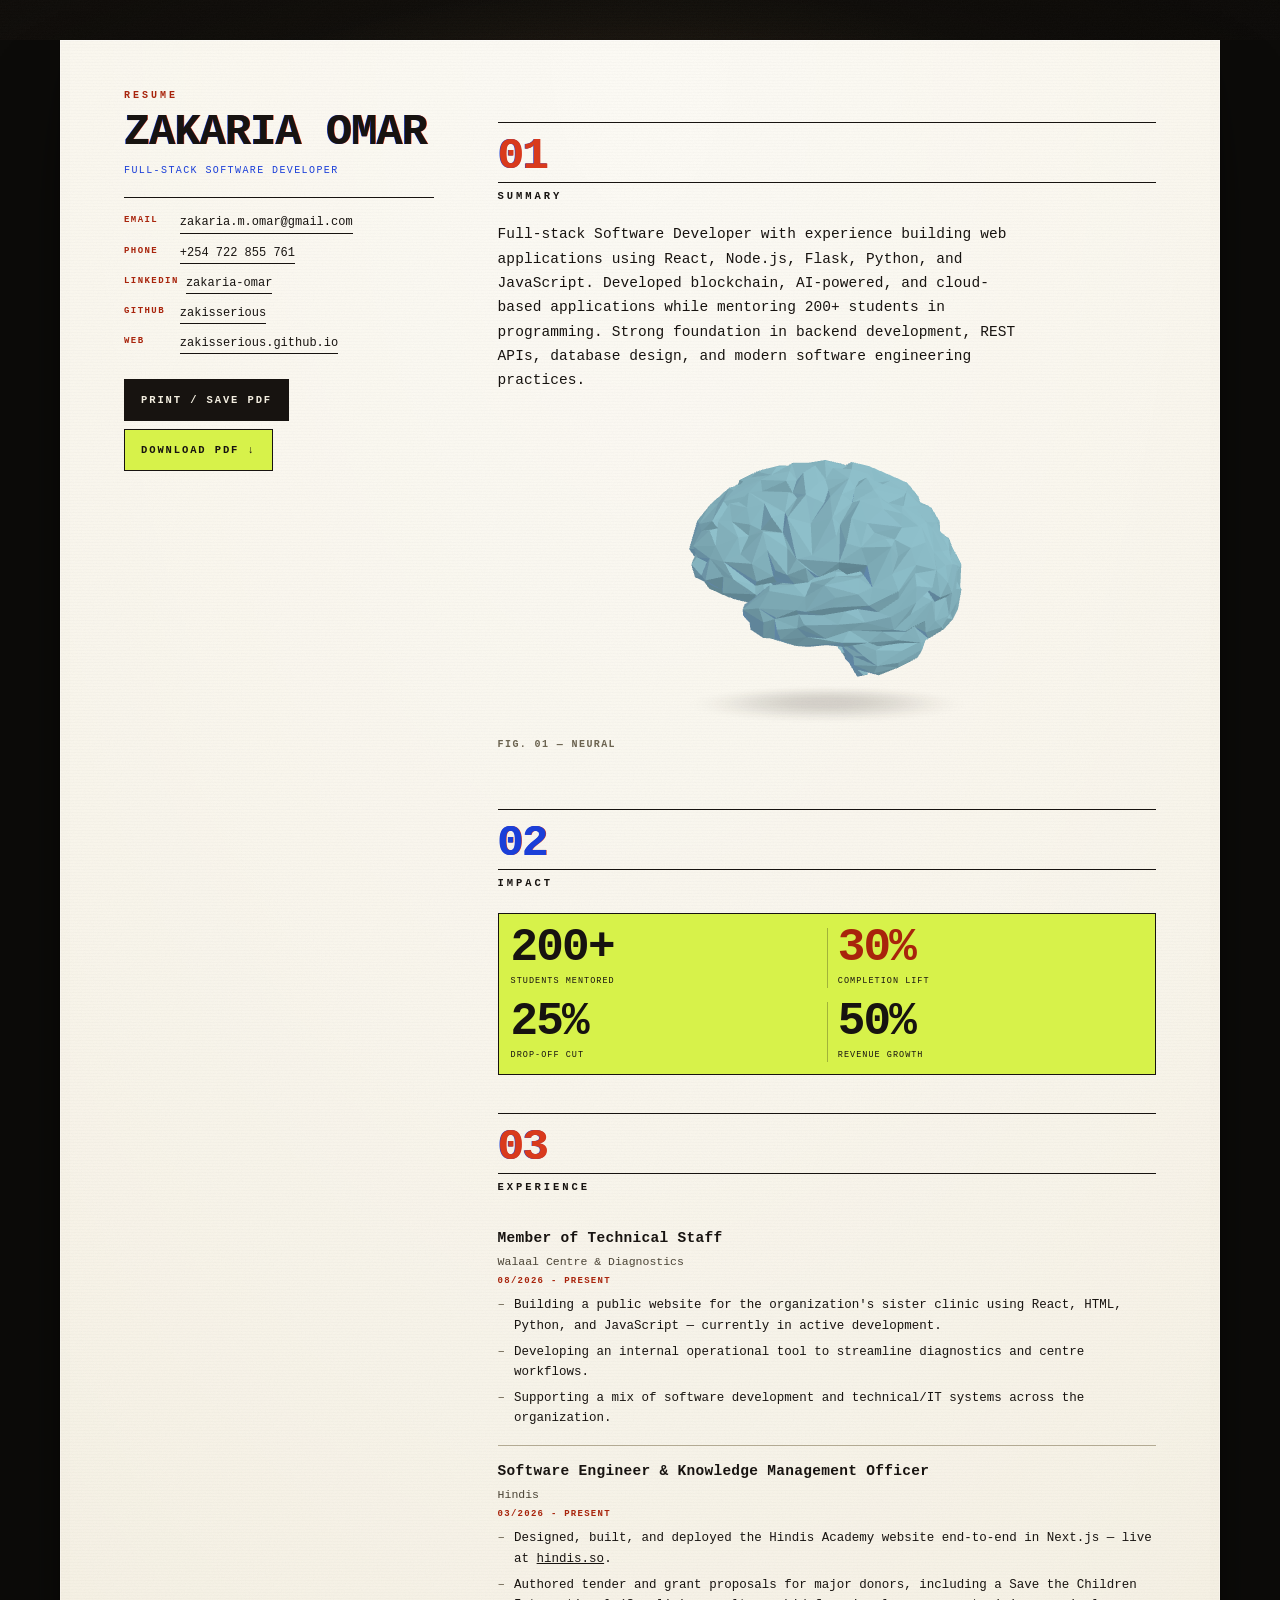
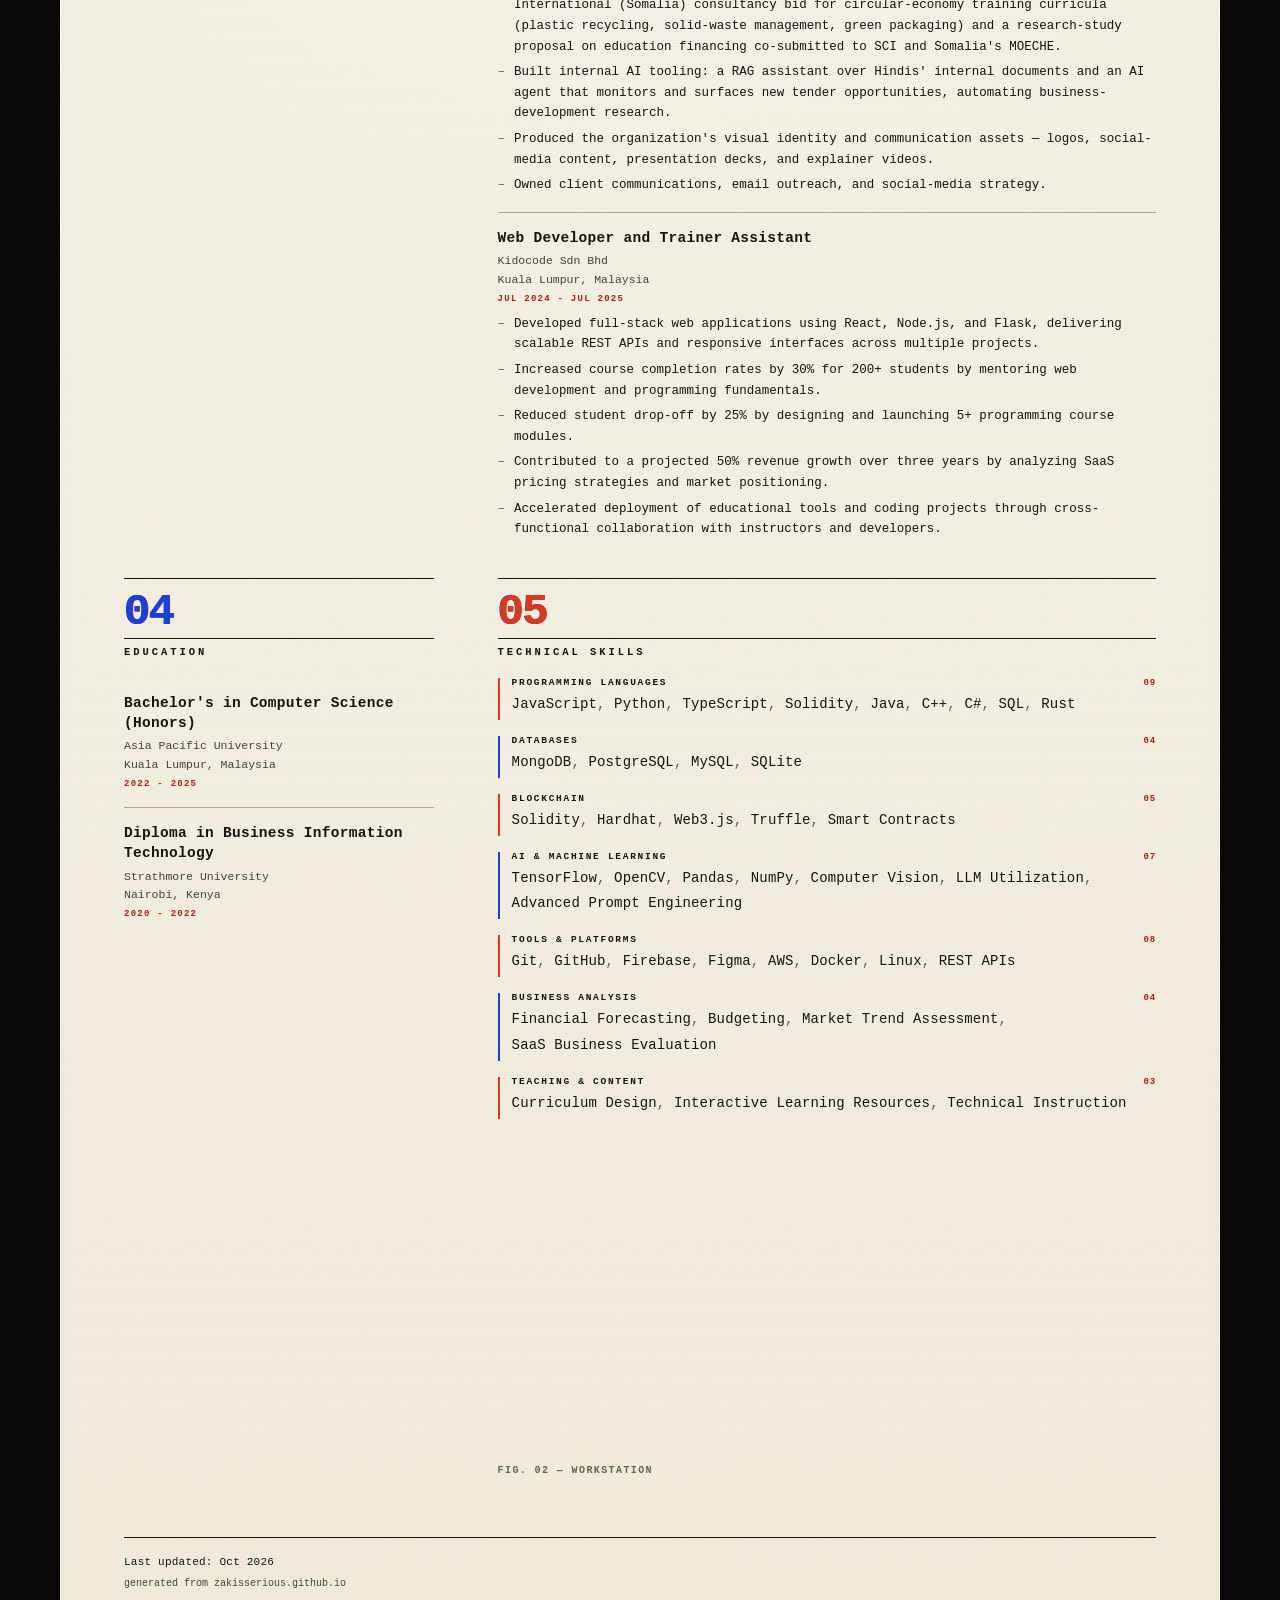
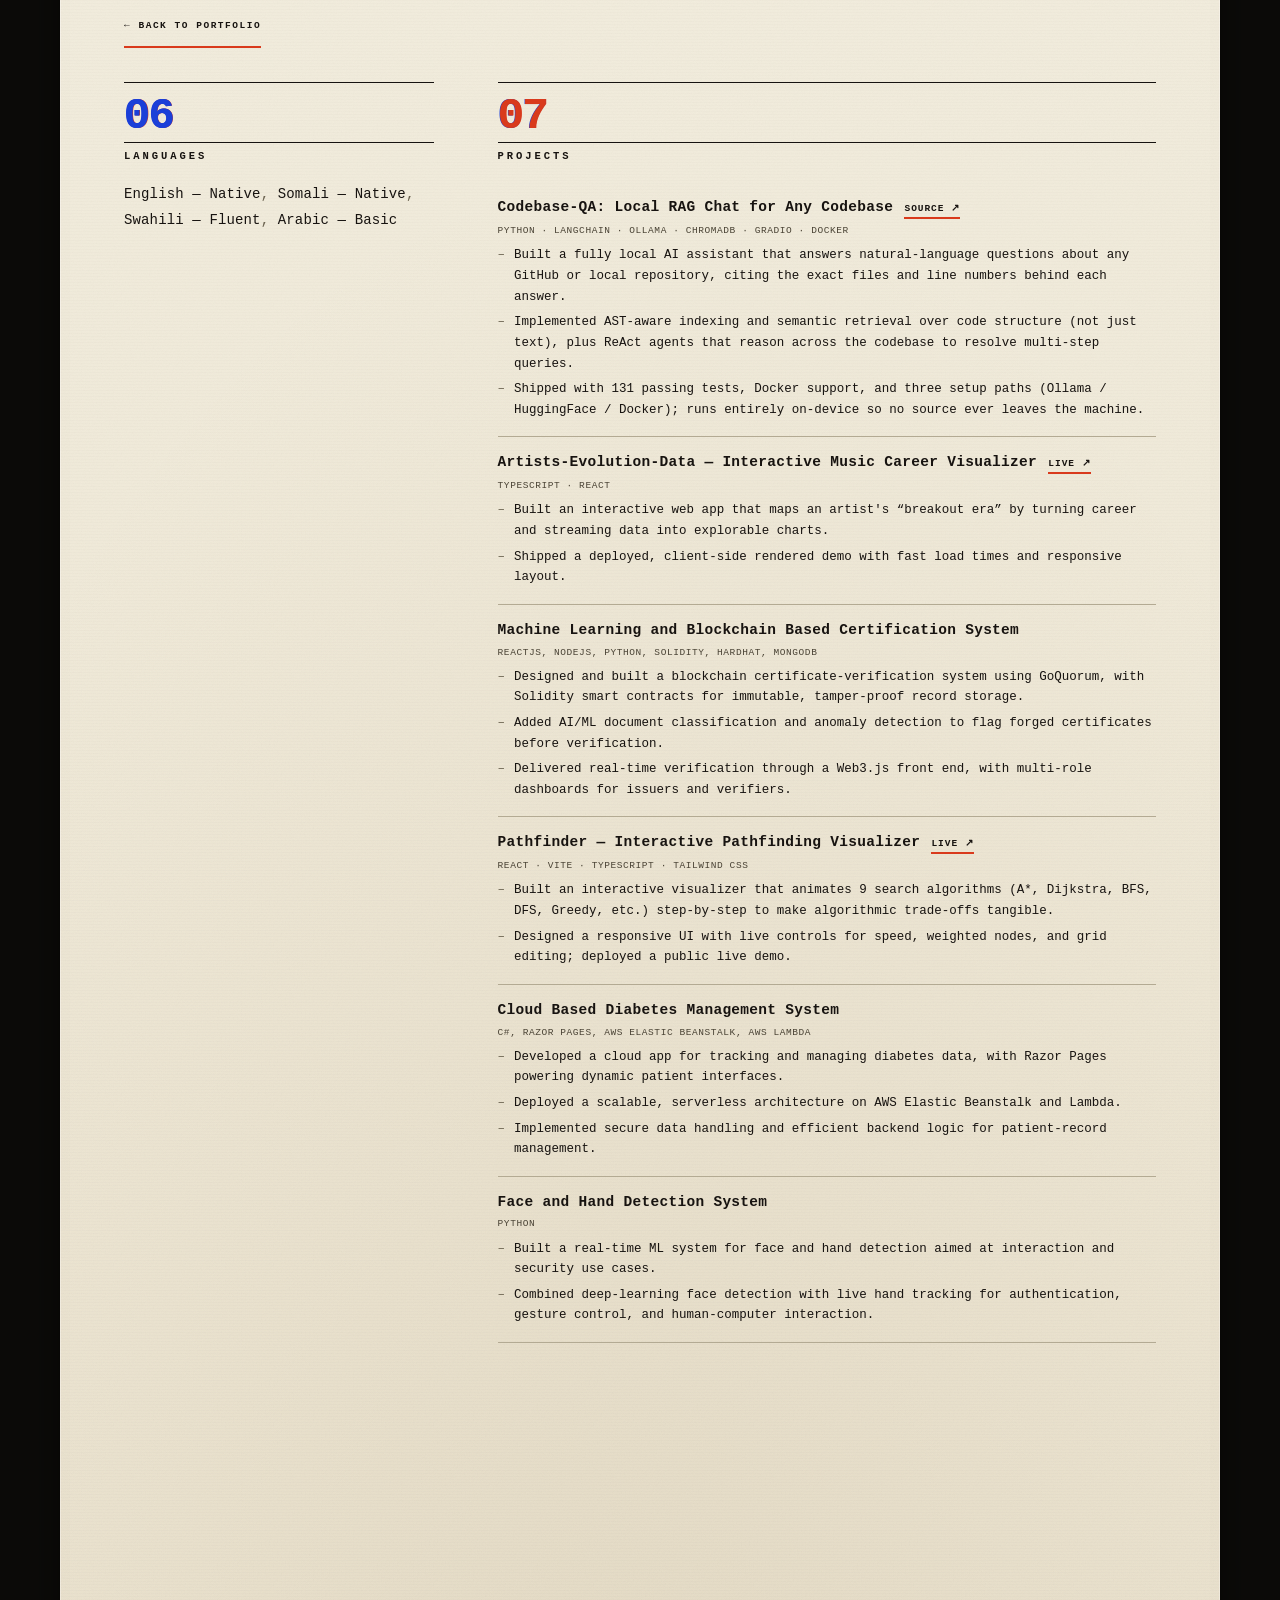
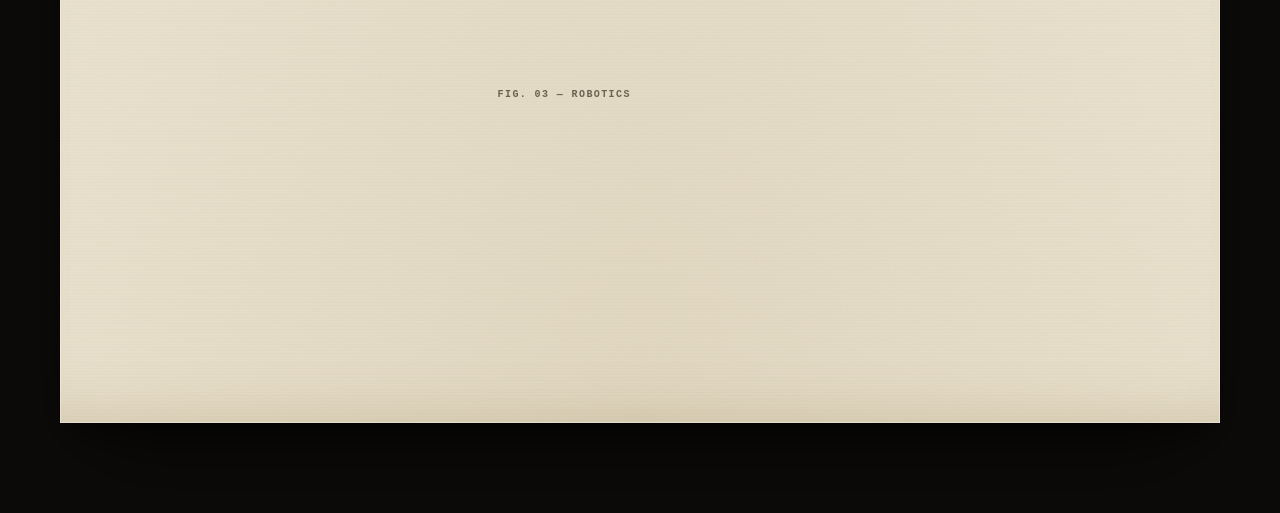
==== commit 2b6efe37: "perf(3d): render each model in its own slot canvas and stop drawing while scrolling" ====
--- a/resume.html
+++ b/resume.html
@@ -8,7 +8,7 @@
   <title>Zakaria Omar - Resume</title>
   <link rel="icon"
     href="data:image/svg+xml,%3Csvg xmlns='http://www.w3.org/2000/svg' viewBox='0 0 32 32'%3E%3Crect width='32' height='32' fill='%23f4efe1'/%3E%3Cpath d='M9 4h14v24l-3.5-2.5L16 28l-3.5-2.5L9 28z' fill='%23171310'/%3E%3C/svg%3E" />
-  <link rel="stylesheet" href="style.css?v=29" />
+  <link rel="stylesheet" href="style.css?v=30" />
   <script type="importmap">
     {
       "imports": {
@@ -57,7 +57,7 @@
         200+ students in programming. Strong foundation in backend development, REST APIs, database design, and
         modern software engineering practices.
       </p>
-          <div class="prop" data-prop="laptop" data-label="Fig. 01 &#8212; Toolchain" aria-hidden="true"></div>
+          <div class="prop" data-prop="brain" data-label="Fig. 01 &#8212; Neural" aria-hidden="true"></div>
     </section>
 
     <section class="block" aria-labelledby="impact-title">
@@ -222,7 +222,7 @@
           <span>Interactive Learning Resources</span>
           <span>Technical Instruction</span></p>
       </div>
-          <div class="prop" data-prop="server" data-label="Fig. 02 &#8212; Infrastructure" aria-hidden="true"></div>
+          <div class="prop" data-prop="computer" data-label="Fig. 02 &#8212; Workstation" aria-hidden="true"></div>
     </section>
 
     <section class="block" aria-labelledby="languages-title">
@@ -298,7 +298,7 @@
           <li>Combined deep-learning face detection with live hand tracking for authentication, gesture control, and human-computer interaction.</li>
         </ul>
       </article>
-          <div class="prop" data-prop="drone" data-label="Fig. 03 &#8212; Autonomous" aria-hidden="true"></div>
+          <div class="prop" data-prop="robot" data-label="Fig. 03 &#8212; Robotics" aria-hidden="true"></div>
     </section>
 
     <section class="block" aria-labelledby="interests-title">
@@ -321,8 +321,8 @@
     </footer>
   </main>
 
-  <script src="script.js?v=5" defer></script>
-  <script type="module" src="props.js?v=13"></script>
+  <script src="script.js?v=6" defer></script>
+  <script type="module" src="props.js?v=17"></script>
 </body>
 
 </html>
--- a/style.css
+++ b/style.css
@@ -1281,21 +1281,6 @@
 /* ------------------------------------------------------------- 3d props */
 /* Spot illustrations: riso-printed objects rendered against the paper. The
    slots only exist once WebGL has taken over, so nothing shifts without JS. */
-.props-canvas {
-  position: fixed;
-  inset: 0;
-  z-index: 2;
-  width: 100%;
-  height: 100%;
-  pointer-events: none;
-  opacity: 0;
-  transition: opacity 0.6s ease;
-}
-
-.props-canvas.is-ready {
-  opacity: 1;
-}
-
 .prop {
   display: none;
 }
@@ -1314,6 +1299,14 @@
 .has-props .prop:active,
 .prop.is-dragging {
   cursor: grabbing;
+}
+
+.prop-canvas {
+  position: absolute;
+  inset: 0;
+  display: block;
+  width: 100%;
+  height: 100%;
 }
 
 .has-props .prop::after {
@@ -1477,7 +1470,6 @@
   }
 
   .plate-canvas,
-  .props-canvas,
   .prop {
     display: none;
   }
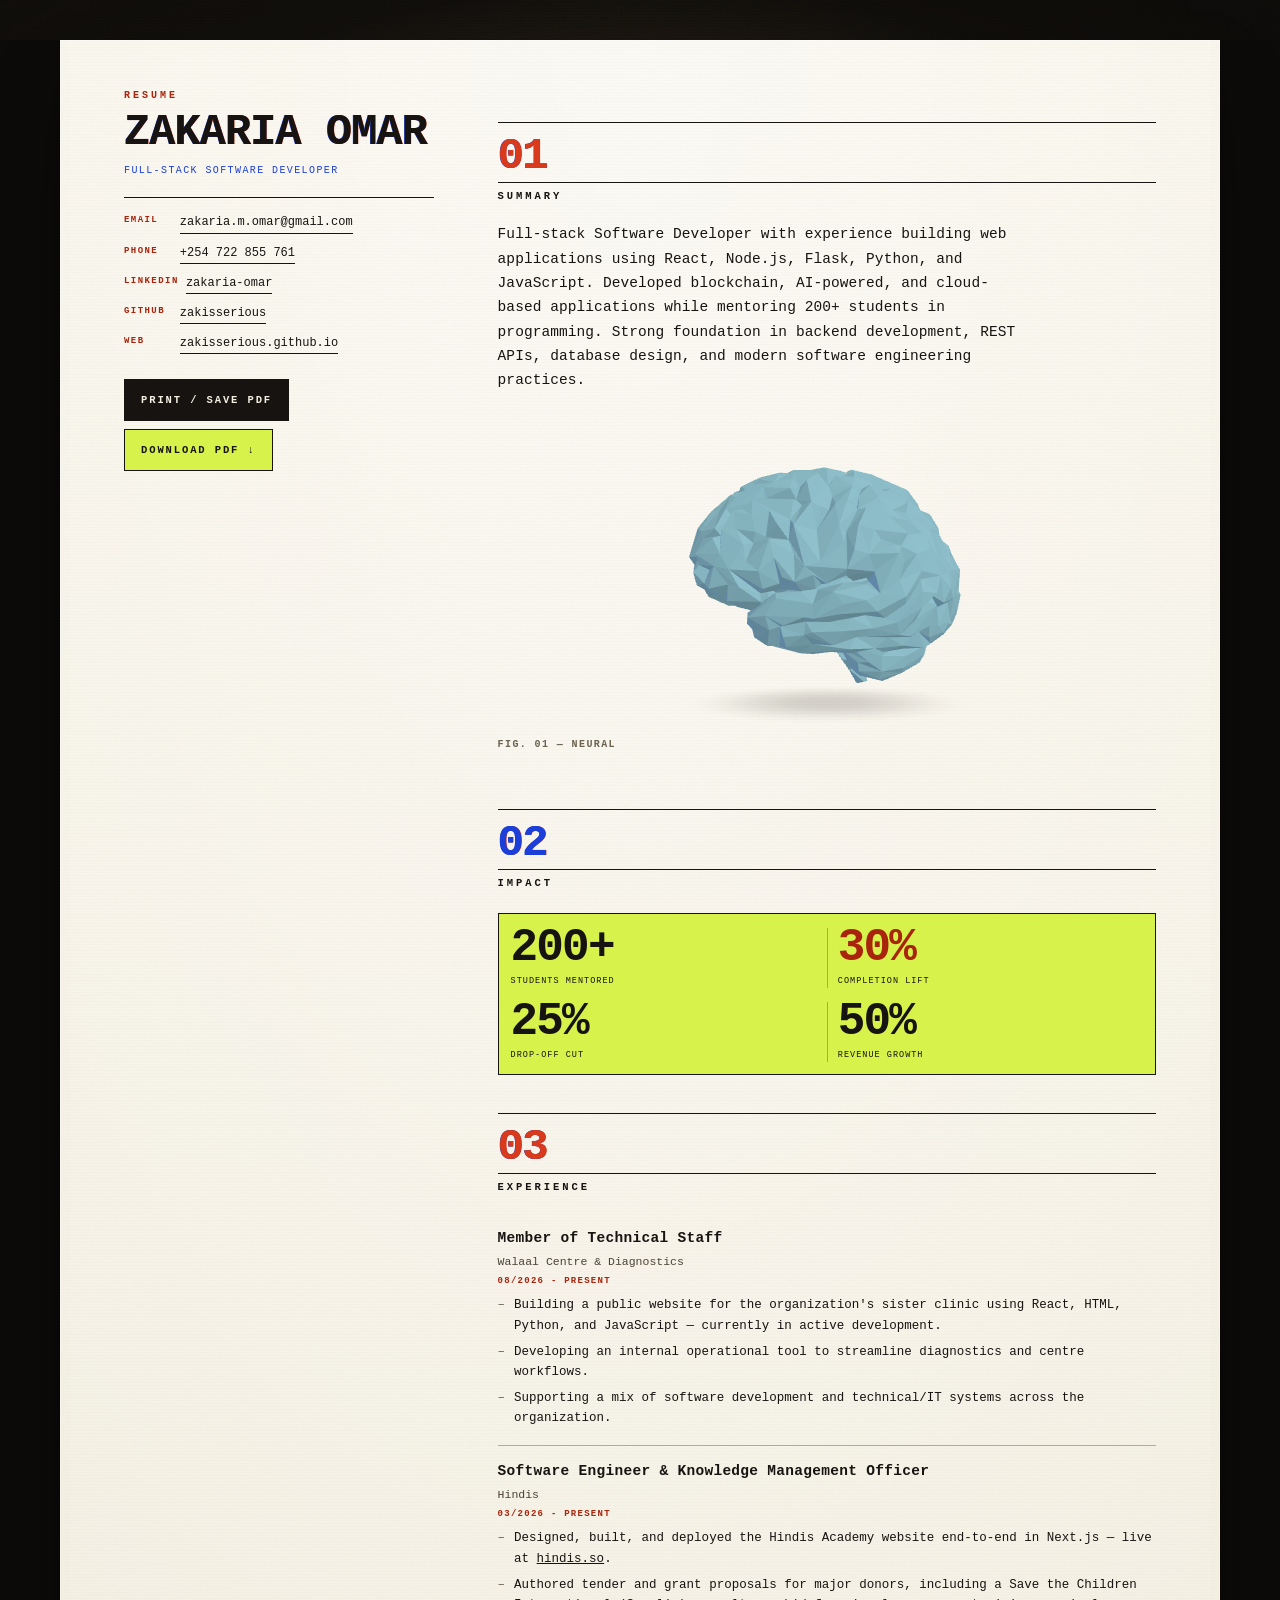
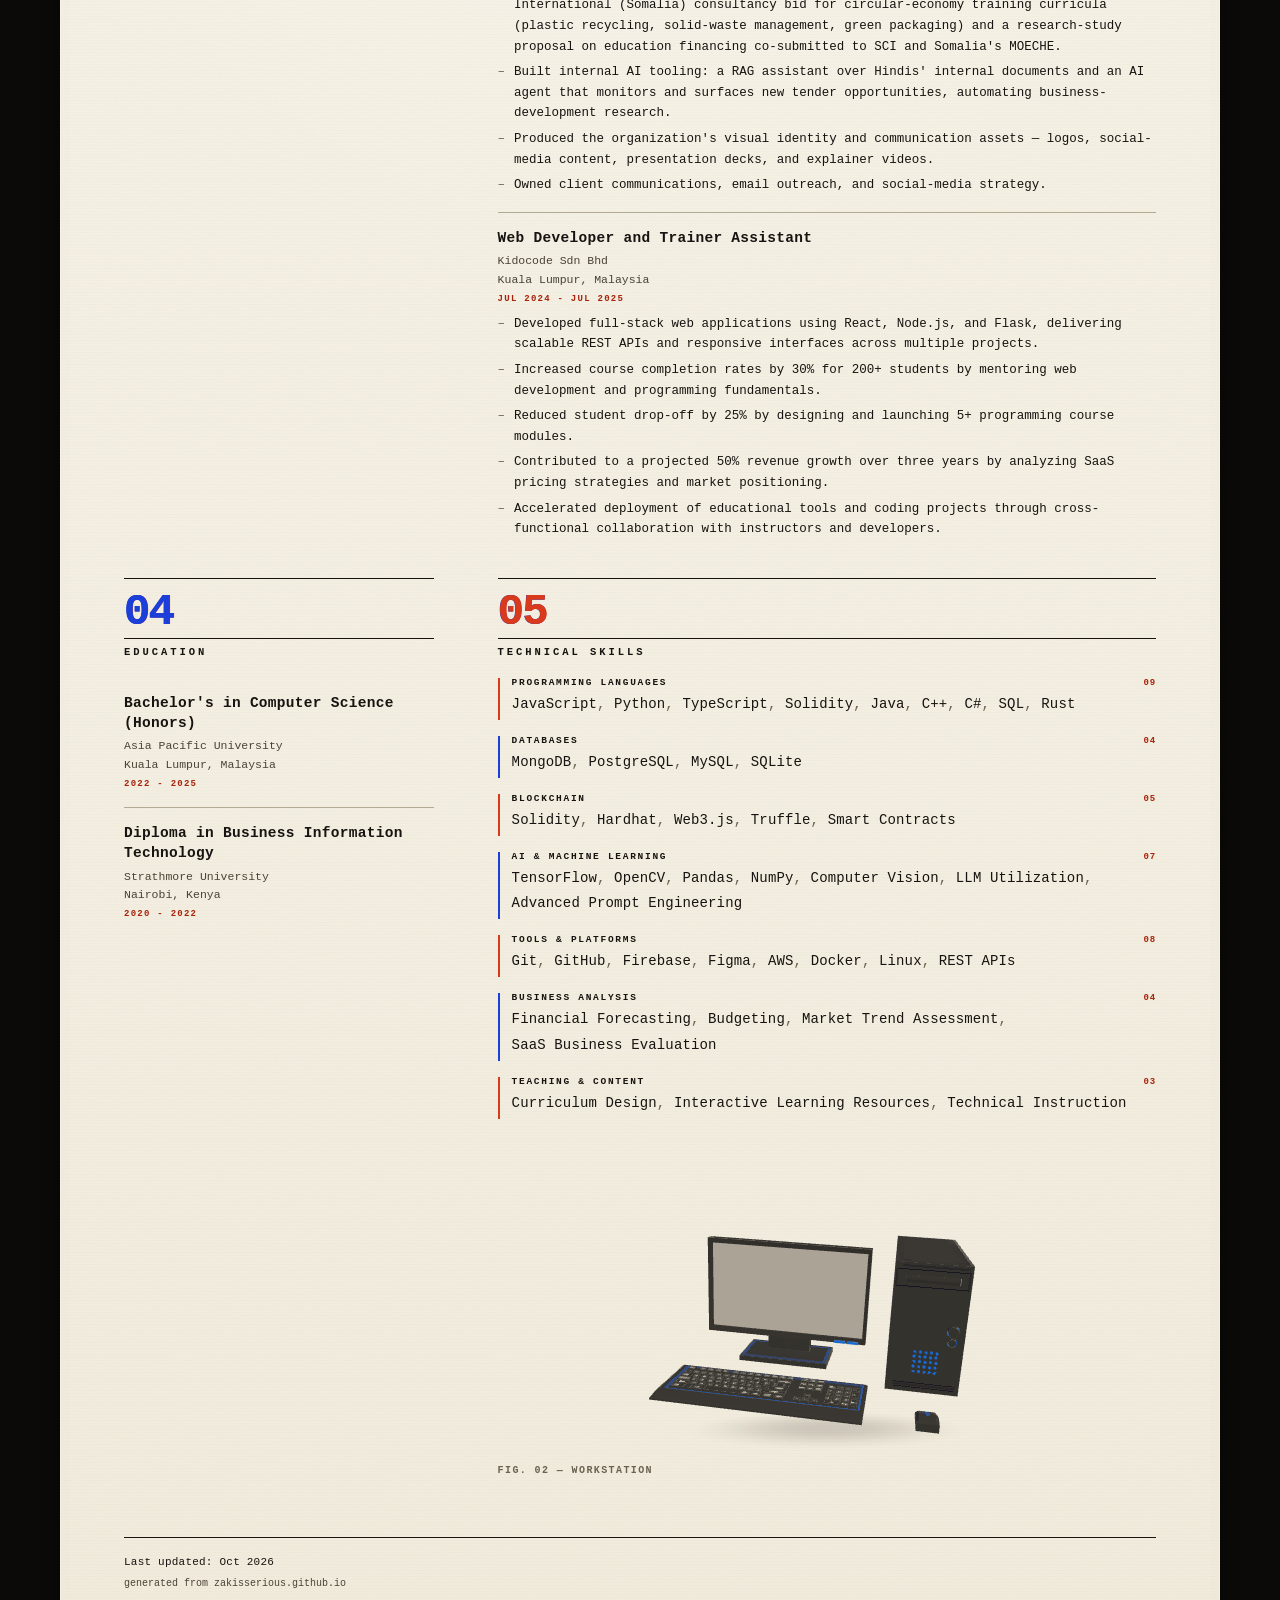
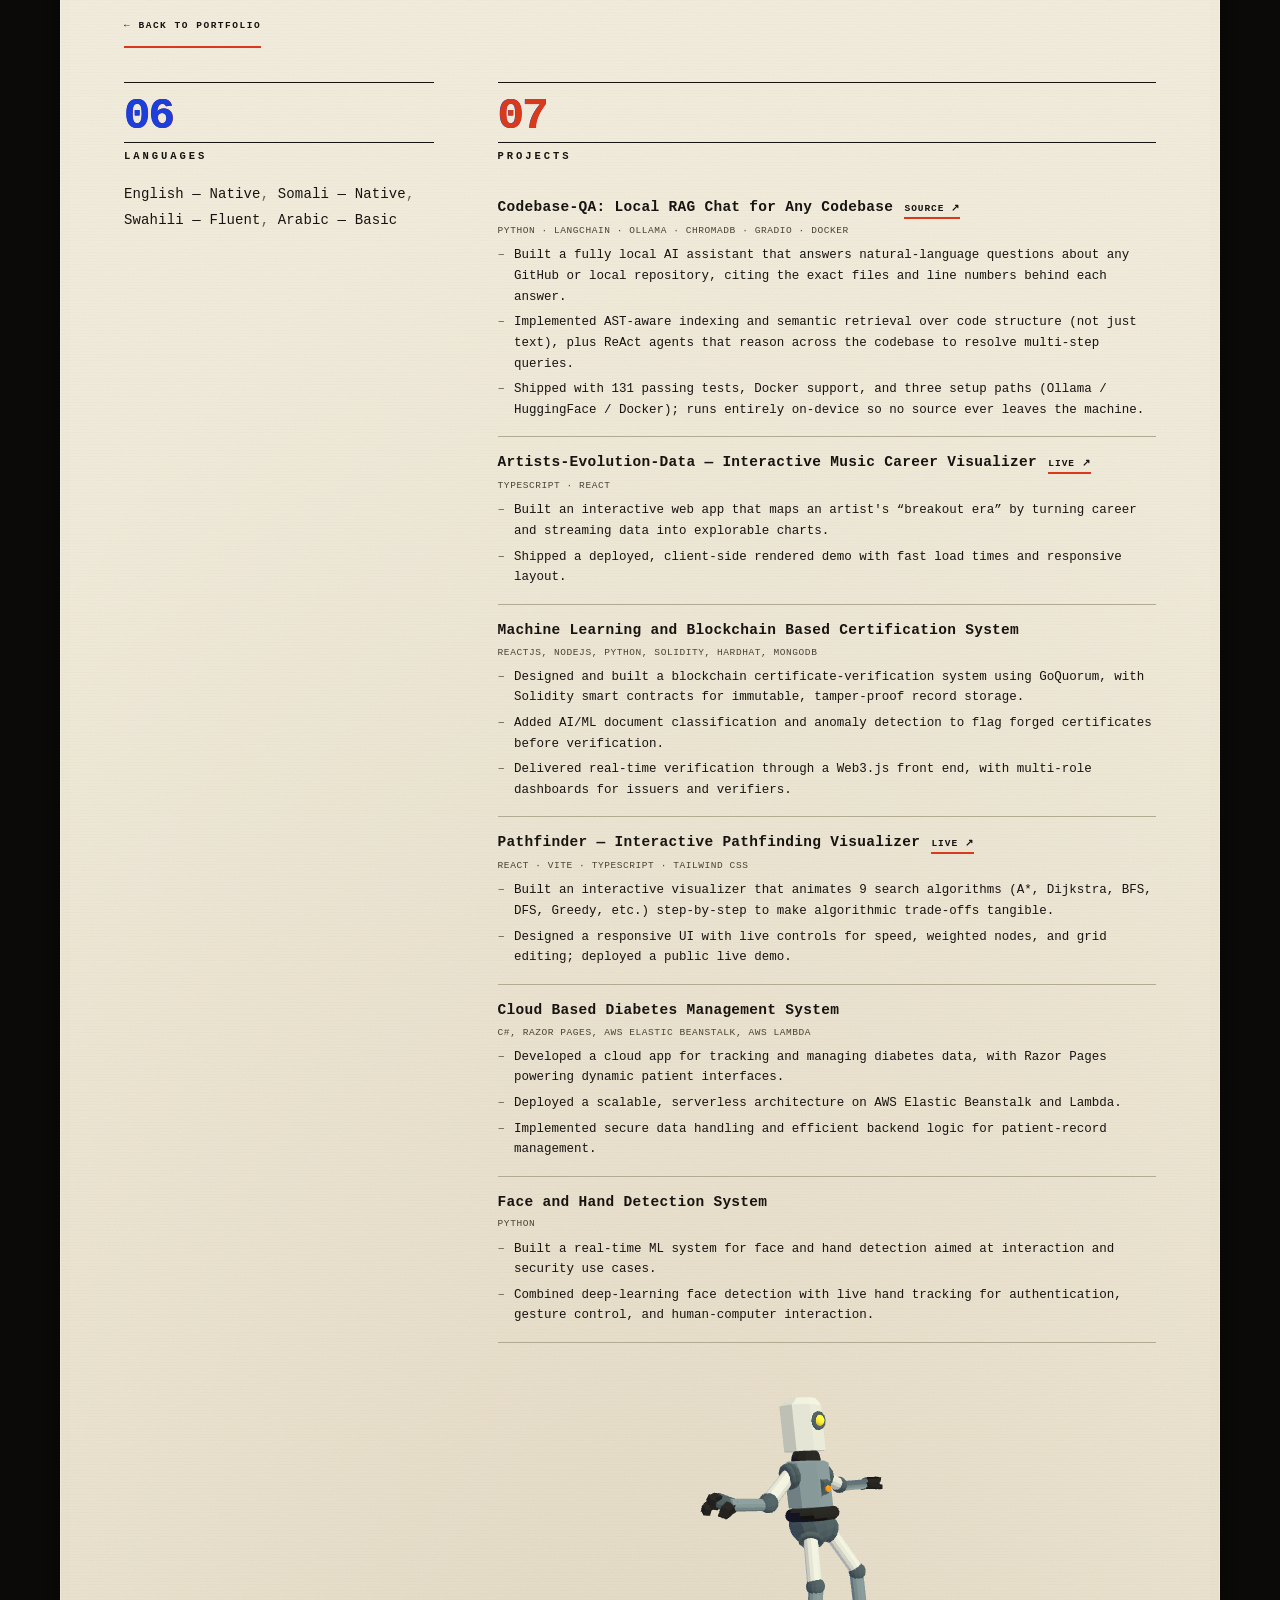
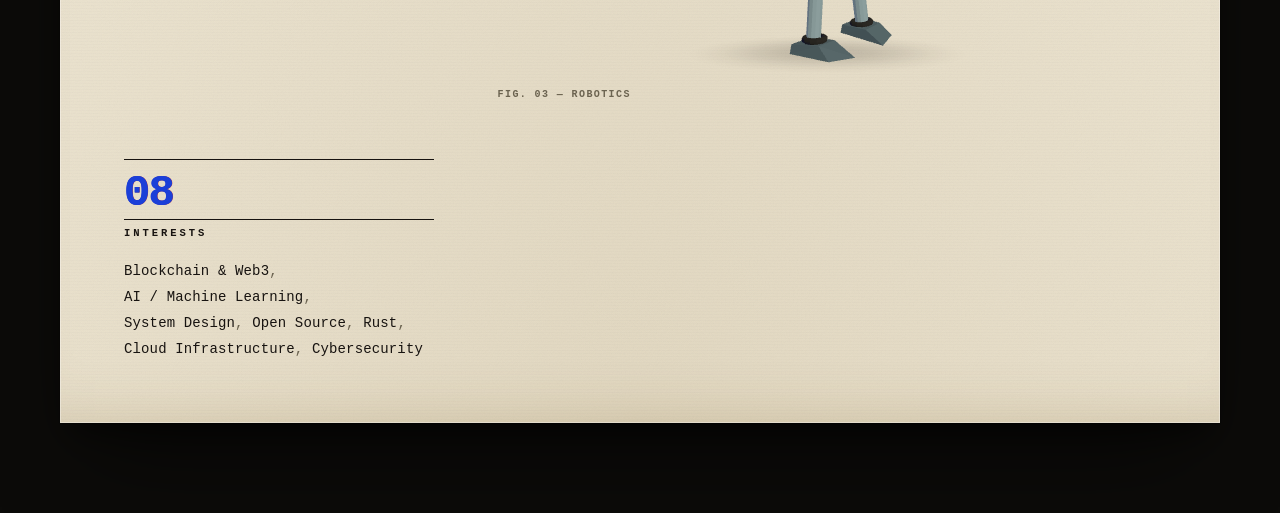
==== commit ae9e6b50: "perf(3d): full-rate model animation, drop the scroll freeze" ====
--- a/resume.html
+++ b/resume.html
@@ -322,7 +322,7 @@
   </main>
 
   <script src="script.js?v=6" defer></script>
-  <script type="module" src="props.js?v=17"></script>
+  <script type="module" src="props.js?v=19"></script>
 </body>
 
 </html>
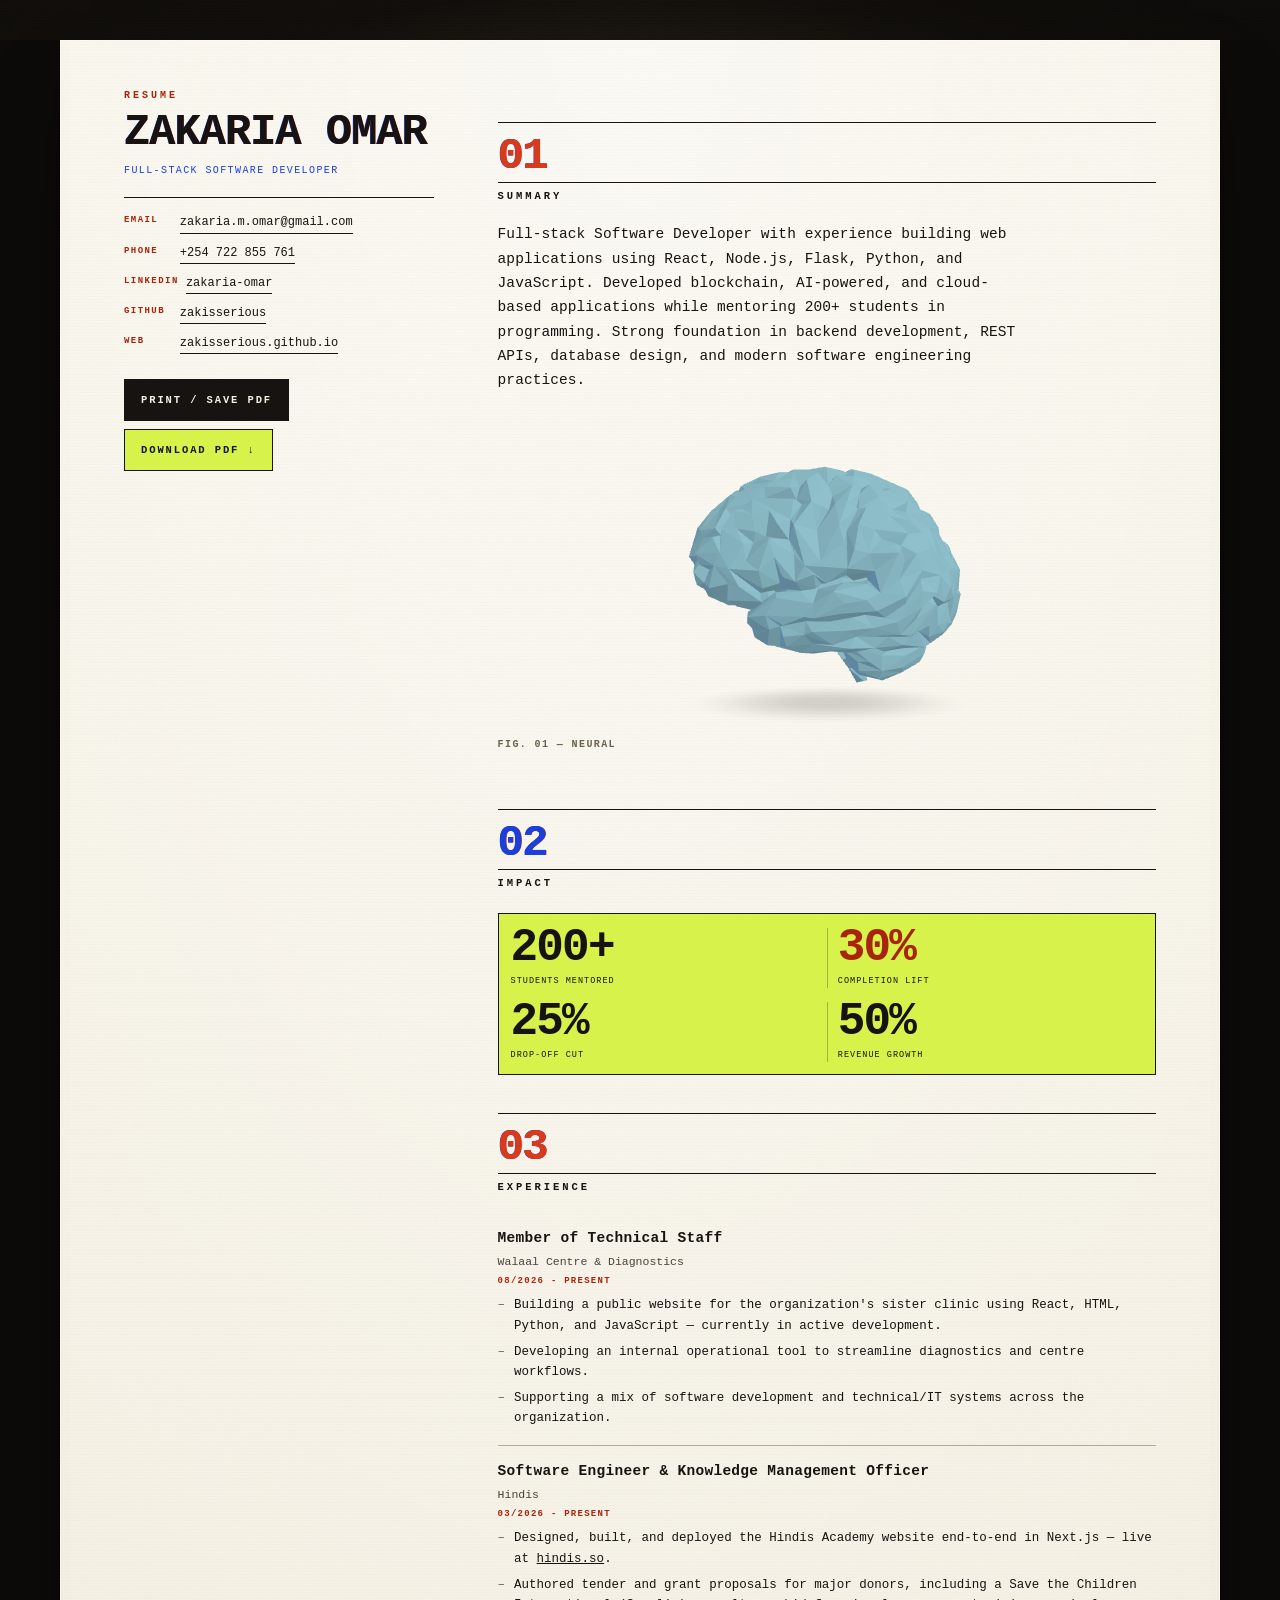
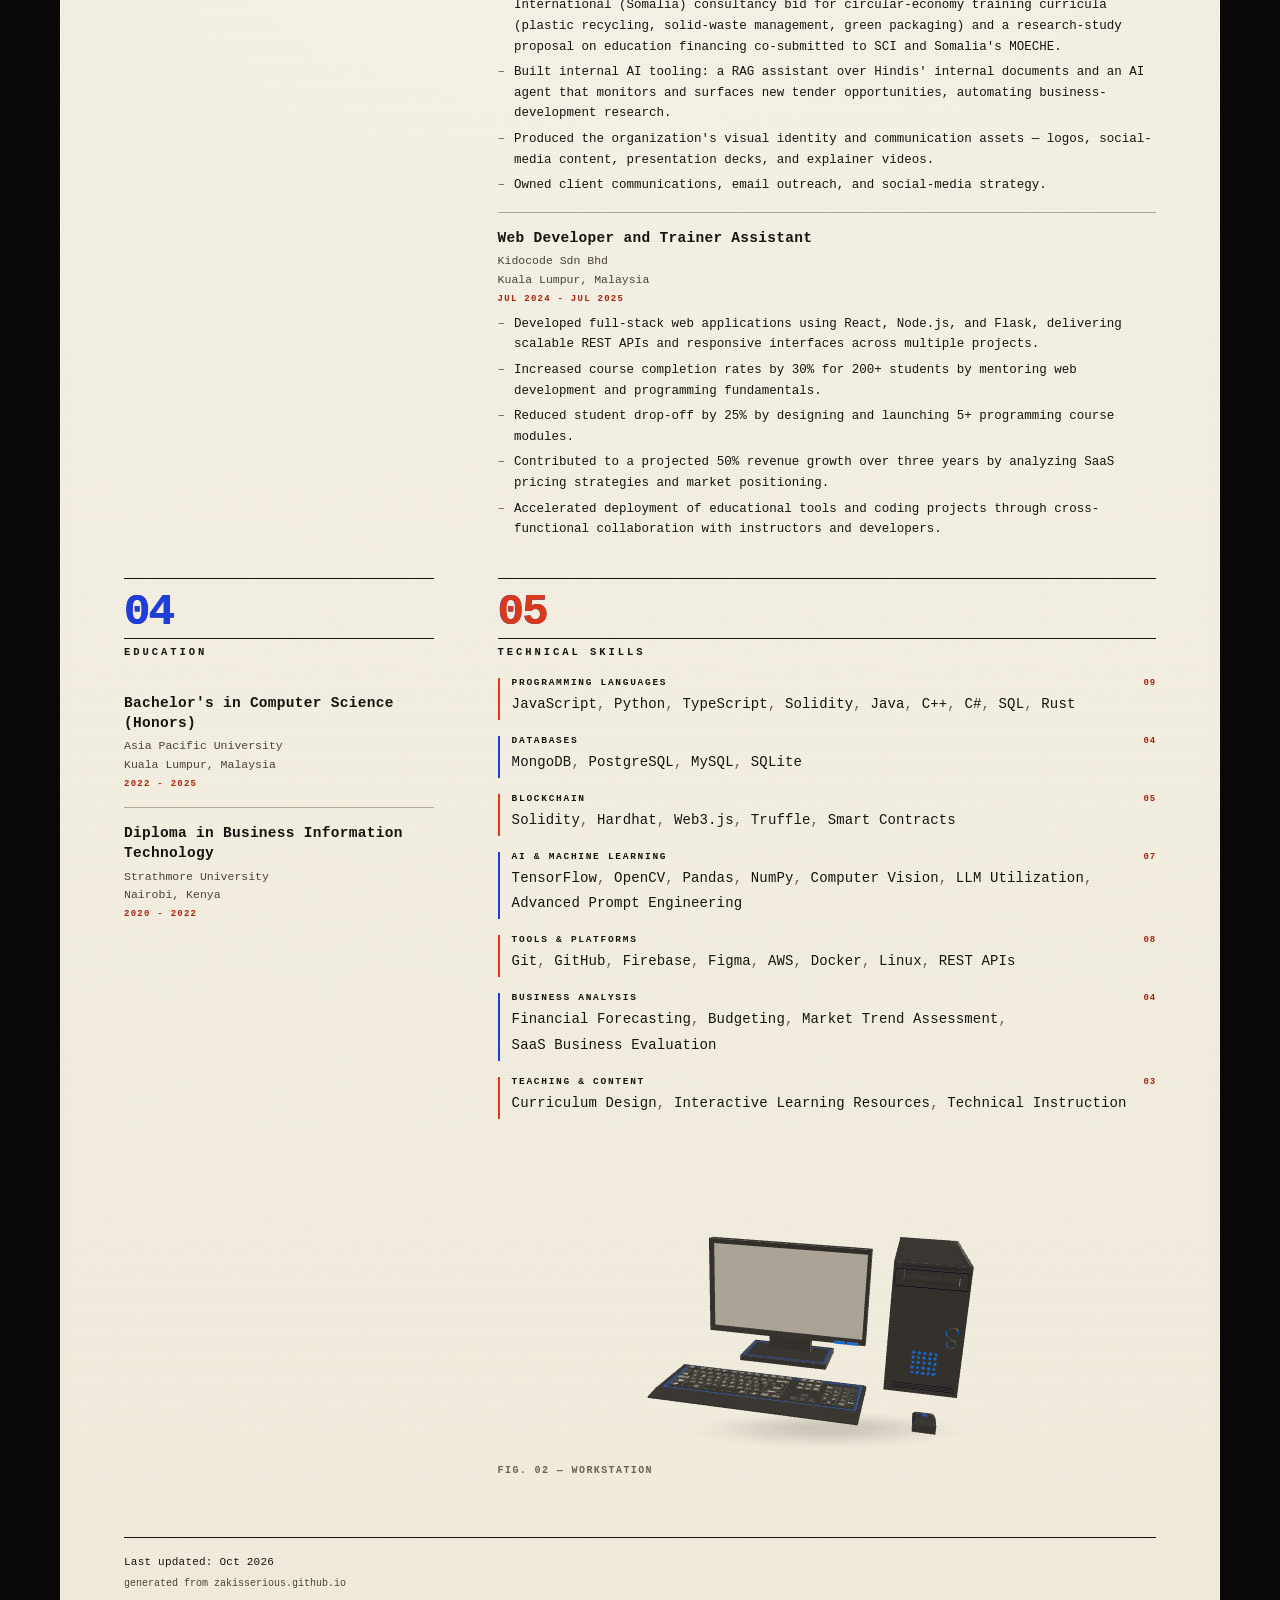
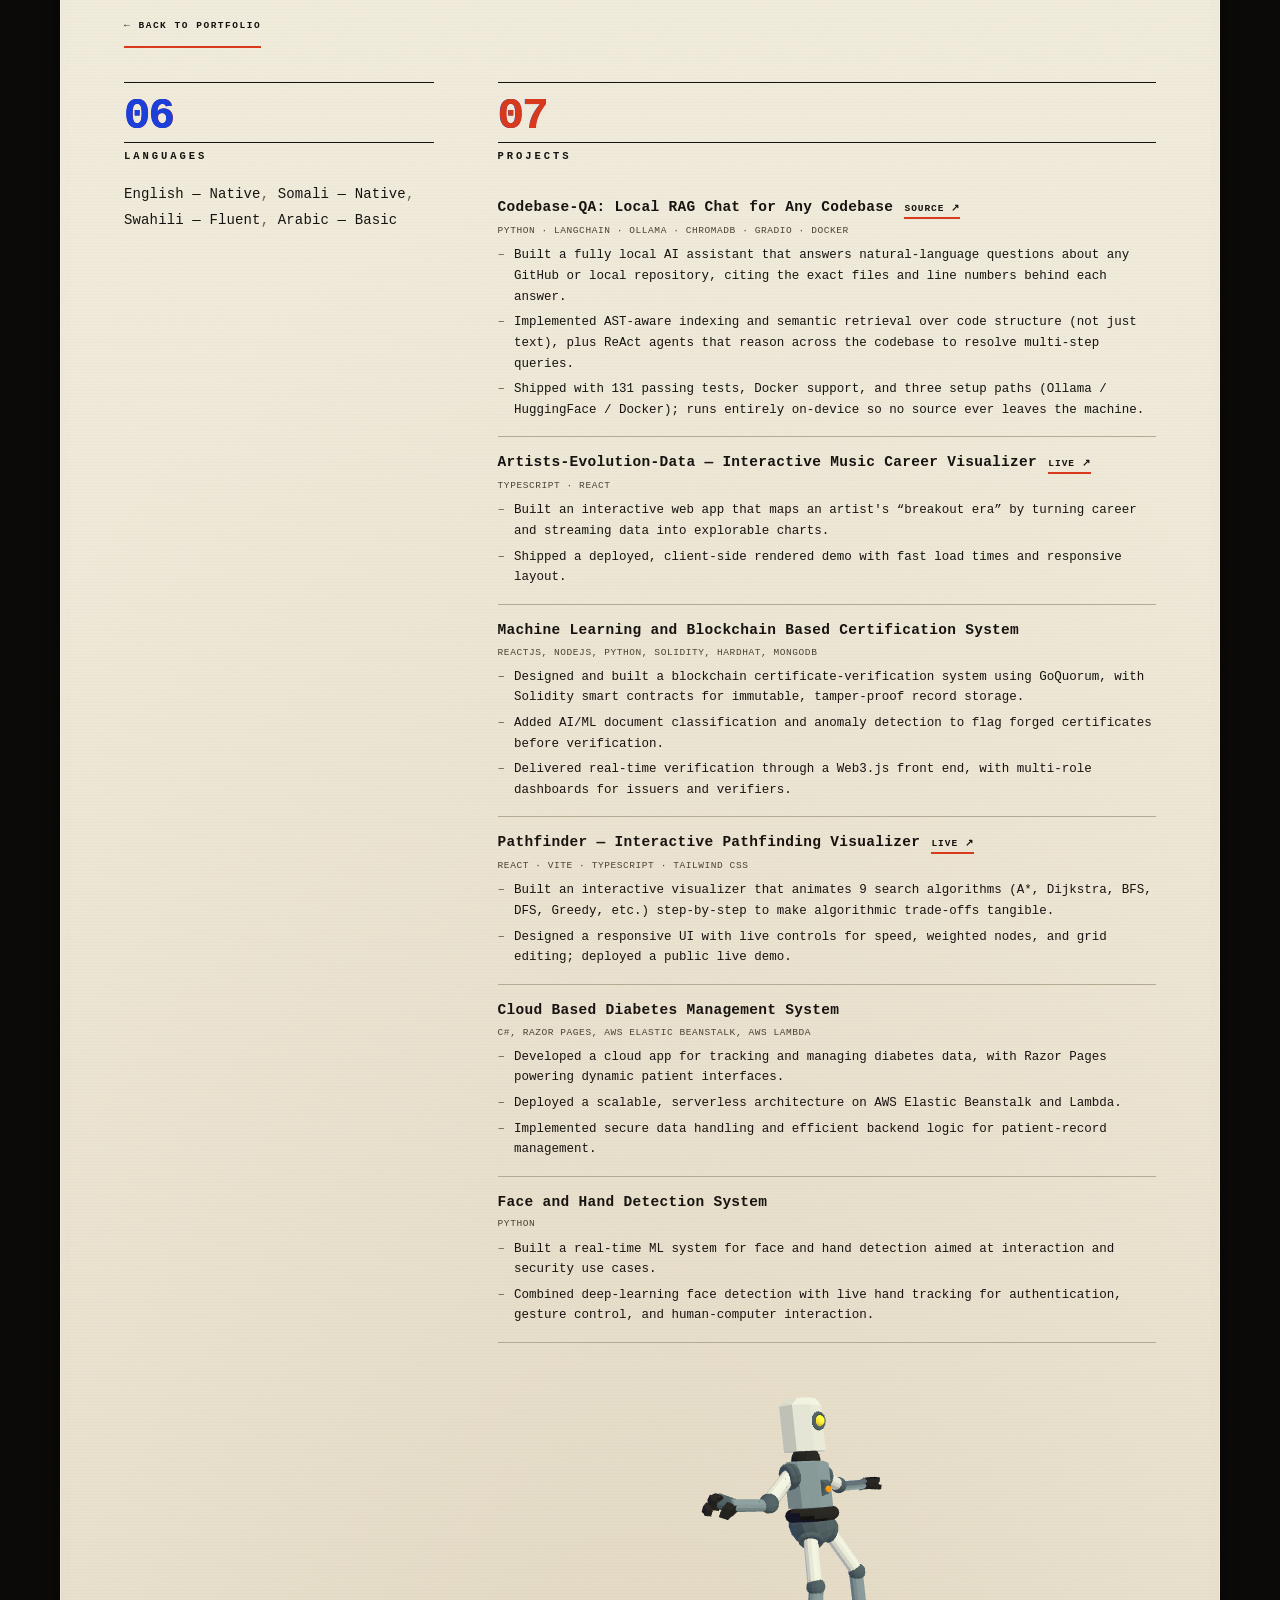
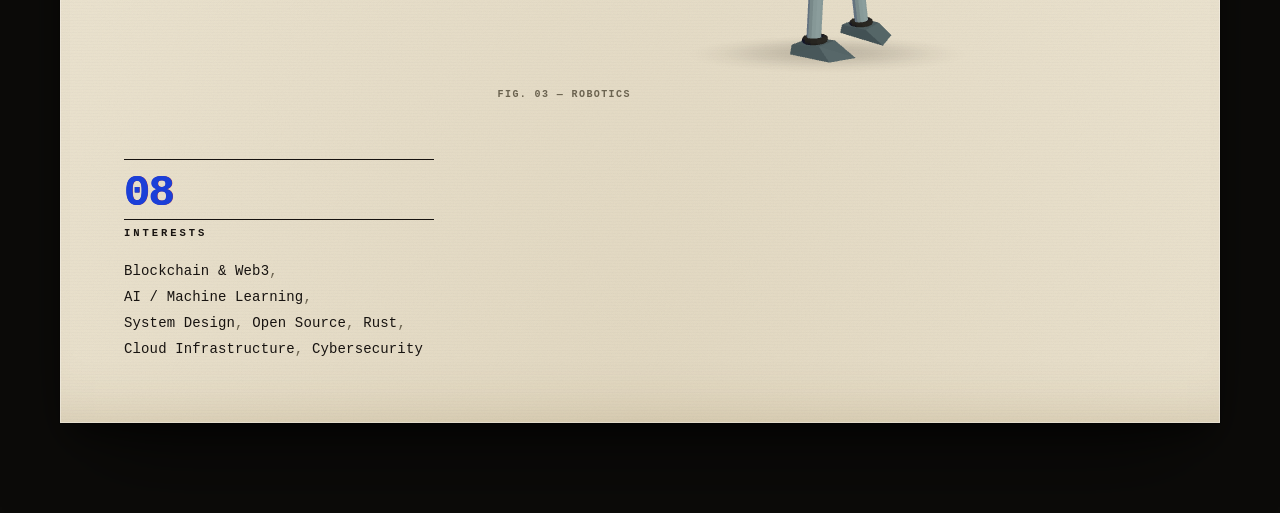
==== commit 4977baaa: "fix(3d): antialias on, render models at full device pixel ratio on phones" ====
--- a/resume.html
+++ b/resume.html
@@ -322,7 +322,7 @@
   </main>
 
   <script src="script.js?v=6" defer></script>
-  <script type="module" src="props.js?v=19"></script>
+  <script type="module" src="props.js?v=20"></script>
 </body>
 
 </html>
